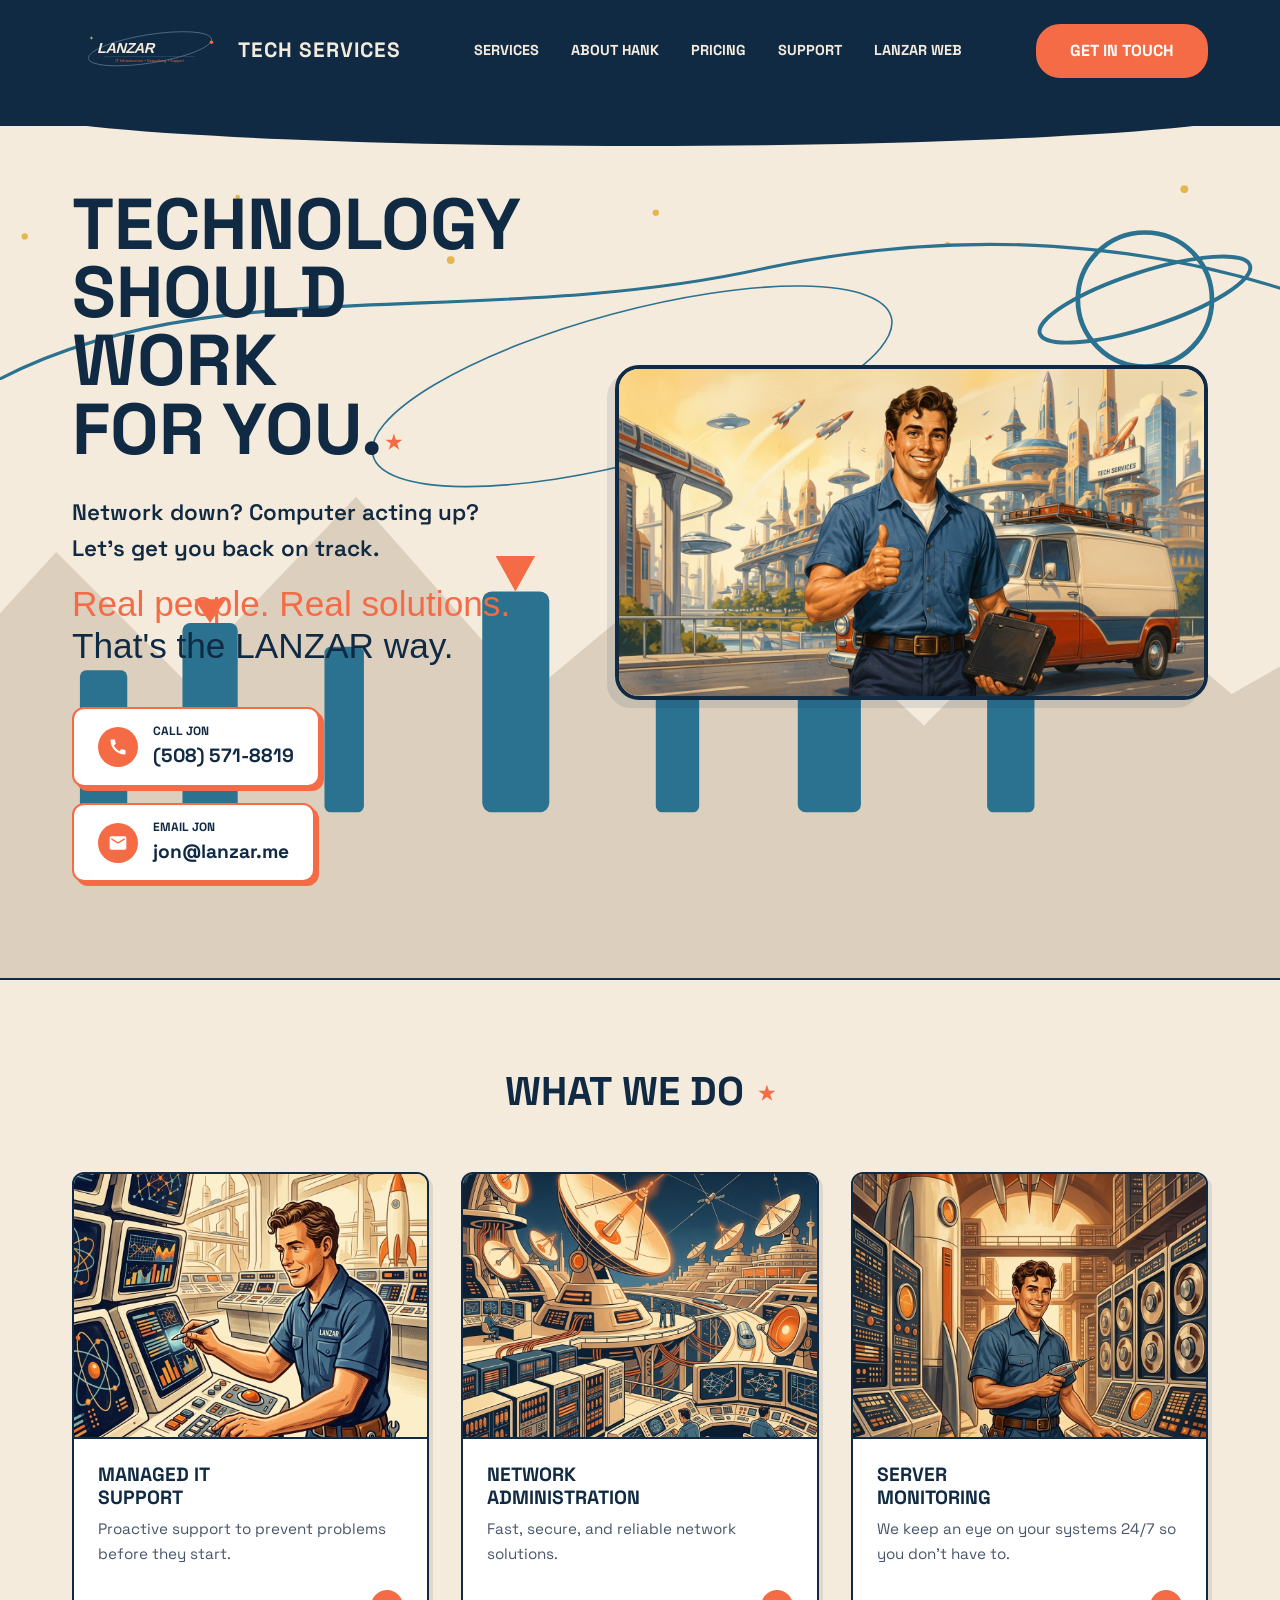
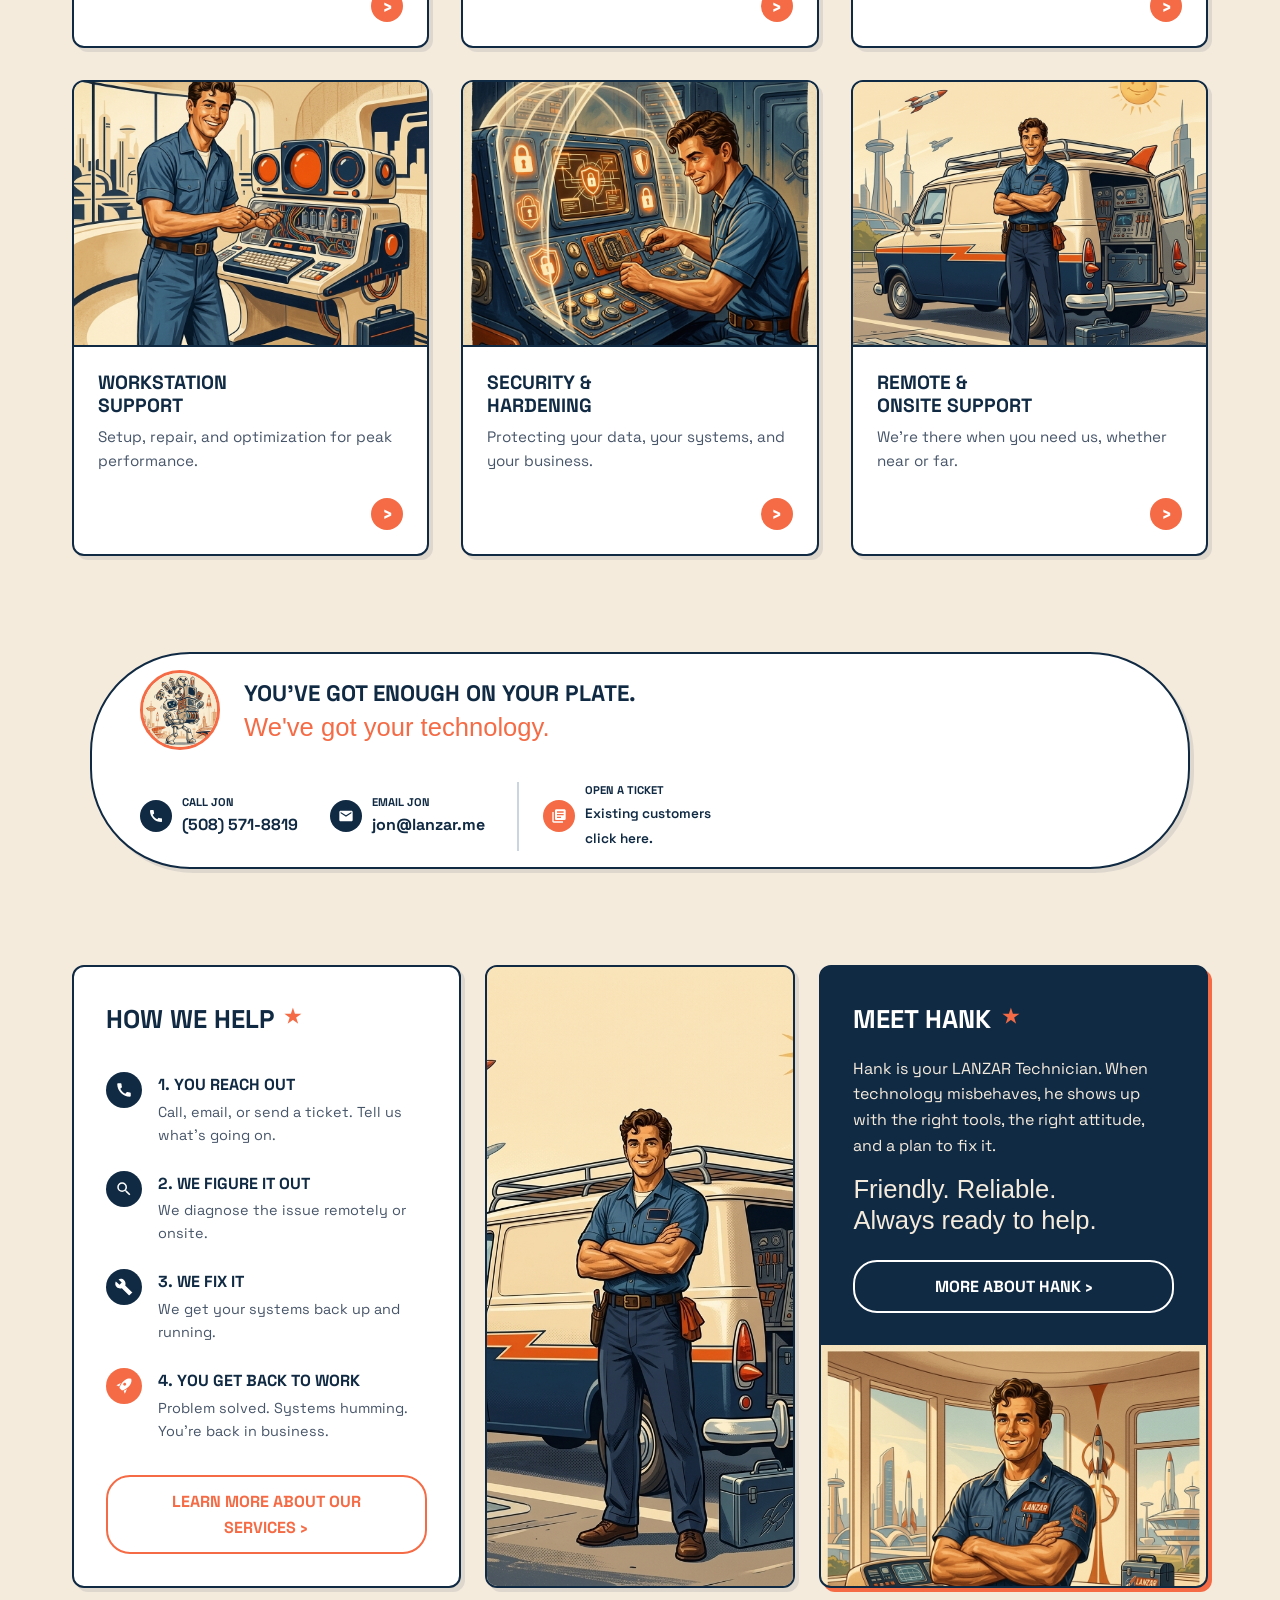
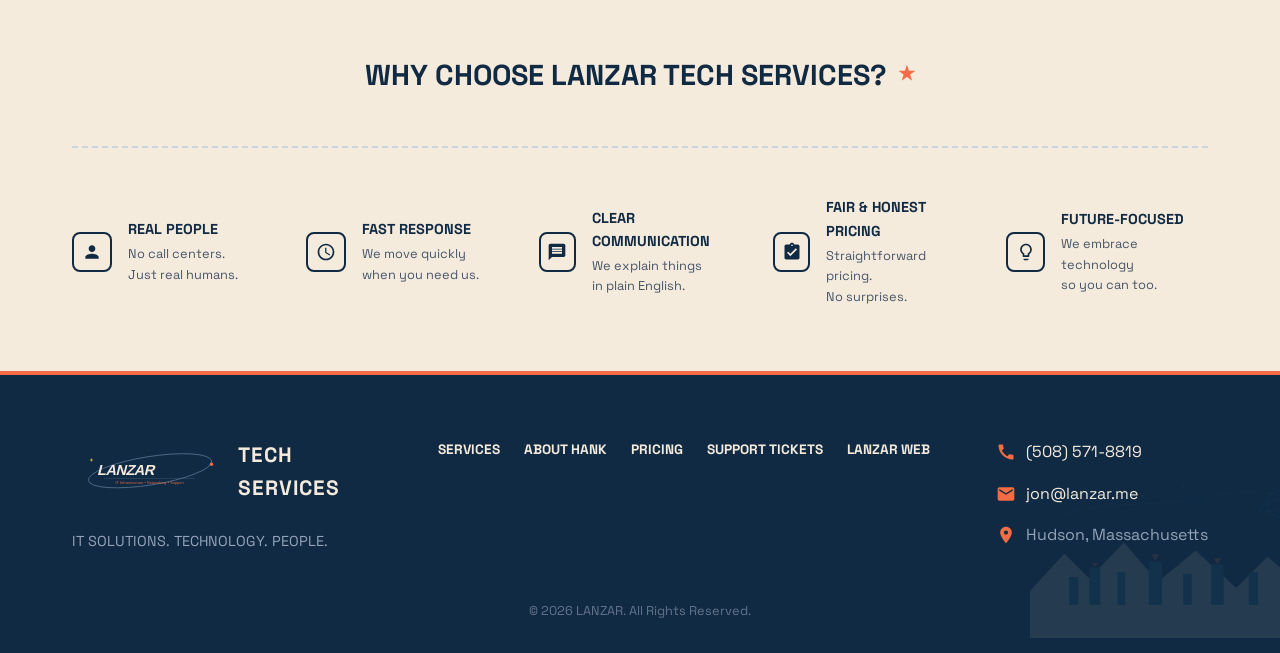
==== index.html @ d2683d8e "Fix SEO issues for LANZAR IT subdomain" ====
<!DOCTYPE html>
<html lang="en">
<head>
  <meta charset="UTF-8">
  <meta name="viewport" content="width=device-width, initial-scale=1.0">
  <title>LANZAR Tech Services | IT Support & Administration</title>
  <meta name="description" content="LANZAR Tech Services. Friendly, competent IT support and network administration.">
  <link rel="canonical" href="https://it.lanzar.me">
  <meta property="og:title" content="LANZAR Tech Services | IT Support & Administration">
  <meta property="og:description" content="LANZAR Tech Services. Friendly, competent IT support and network administration.">
  <meta property="og:url" content="https://it.lanzar.me">
  <meta property="og:type" content="website">
  <meta property="og:image" content="https://it.lanzar.me/images/hero-hank.jpg">
  <meta name="twitter:card" content="summary_large_image">
  <meta name="twitter:title" content="LANZAR Tech Services | IT Support & Administration">
  <meta name="twitter:description" content="LANZAR Tech Services. Friendly, competent IT support and network administration.">
  <meta name="twitter:image" content="https://it.lanzar.me/images/hero-hank.jpg">
  <script type="application/ld+json">
  {
    "@context": "https://schema.org",
    "@type": "LocalBusiness",
    "name": "LANZAR Tech Services",
    "image": "https://it.lanzar.me/images/logo-it-light.svg",
    "url": "https://it.lanzar.me",
    "telephone": "+15085718819",
    "email": "jon@lanzar.me",
    "address": {
      "@type": "PostalAddress",
      "addressLocality": "Hudson",
      "addressRegion": "MA",
      "addressCountry": "US"
    },
    "parentOrganization": {
      "@type": "Organization",
      "name": "LANZAR",
      "url": "https://lanzar.me"
    },
    "areaServed": {
      "@type": "State",
      "name": "Massachusetts"
    },
    "hasOfferCatalog": {
      "@type": "OfferCatalog",
      "name": "IT Services",
      "itemListElement": [
        {
          "@type": "Offer",
          "itemOffered": {
            "@type": "Service",
            "name": "Service Call & Diagnostic"
          },
          "price": "99.00",
          "priceCurrency": "USD"
        },
        {
          "@type": "Offer",
          "itemOffered": {
            "@type": "Service",
            "name": "Small Business Networking"
          },
          "price": "89.00",
          "priceCurrency": "USD",
          "unitText": "HOUR"
        },
        {
          "@type": "Offer",
          "itemOffered": {
            "@type": "Service",
            "name": "Smart Home Setup"
          },
          "price": "75.00",
          "priceCurrency": "USD",
          "unitText": "DEVICE"
        }
      ]
    }
  }
  </script>
  <link rel="stylesheet" href="css/main.css">
  <link rel="icon" type="image/svg+xml" href="images/logo-it-light.svg">
  <link rel="icon" type="image/png" sizes="32x32" href="images/favicon-32x32.png">
</head>
<body>

<header class="site-header">
  <div class="container" style="display:flex; justify-content:space-between; align-items:center; position:relative; z-index:20;">
    <a href="index.html" aria-label="Go to LANZAR IT homepage" style="display:flex; align-items:center; gap: 10px; text-decoration:none;">
      <img src="images/logo-it-light.svg" alt="LANZAR IT logo" style="height:45px;">
      <span style="font-weight:800; letter-spacing:1px; color:var(--color-cream); font-size:1.3rem;">TECH SERVICES</span>
    </a>
    <nav aria-label="Main navigation" style="display:flex; gap:2rem; align-items:center;">
      <a href="index.html">Services</a>
      <a href="#about">About Hank</a>
      <a href="tech-pricing.html">Pricing</a>
      <a href="https://tickets.lanzar.me">Support</a>
      <a href="https://lanzar.me">LANZAR Web</a>
    </nav>
    <a href="tel:+15085718819" class="btn" style="position:relative; z-index:20;">GET IN TOUCH</a>
  </div>
</header>

<main>
  <!-- Hero Section -->
  <section style="background: url('images/background.svg') center/cover no-repeat; padding: 4rem 2rem 6rem; position: relative; border-bottom:2px solid var(--color-navy);">
    <div class="container" style="display:grid; grid-template-columns: 1fr 1.2fr; gap: 3rem; align-items:center;">
      
      <div class="hero-content">
        <h1 style="font-size: 4.5rem; text-transform: uppercase; line-height: 0.95; color: var(--color-navy); margin-bottom: 2rem;">
          Technology<br>Should<br>Work<br>For You.<span class="decor-star">&#9733;</span>
        </h1>
        <p style="font-size: 1.4rem; color: var(--color-navy); font-weight:600; margin-bottom: 1rem;">Network down? Computer acting up?<br>Let's get you back on track.</p>
        <p class="script-text" style="font-size: 2.2rem; margin-bottom: 2.5rem;">Real people. Real solutions.<br><span style="color:var(--color-navy);">That's the LANZAR way.</span></p>
        
        <div style="display:flex; gap:1rem; flex-wrap:wrap;">
          <a href="tel:+15085718819" style="display:flex; align-items:center; gap:15px; background:white; padding:0.8rem 1.5rem; border-radius:12px; border:2px solid var(--color-primary); color:var(--color-navy); text-decoration:none; box-shadow: 4px 4px 0 var(--color-primary); transition:transform 0.2s;">
            <div class="icon-btn-round" style="width:40px; height:40px;">
              <svg width="20" height="20" fill="white" viewBox="0 0 24 24"><path d="M20.01 15.38c-1.23 0-2.42-.2-3.53-.56a.977.977 0 0 0-1.01.24l-1.57 1.97c-2.83-1.35-5.48-3.9-6.89-6.83l1.95-1.66c.27-.28.35-.67.24-1.02-.37-1.11-.56-2.3-.56-3.53 0-.54-.45-.99-.99-.99H4.19C3.65 3 3 3.24 3 3.99 3 13.28 10.73 21 20.01 21c.71 0 .99-.63.99-1.18v-3.45c0-.54-.45-.99-.99-.99z"/></svg>
            </div>
            <div>
              <div style="font-size:0.75rem; font-weight:bold; color:var(--color-navy); text-transform:uppercase;">Call Jon</div>
              <div style="font-size:1.2rem; font-weight:800;">(508) 571-8819</div>
            </div>
          </a>
          
          <a href="mailto:jon@lanzar.me" style="display:flex; align-items:center; gap:15px; background:white; padding:0.8rem 1.5rem; border-radius:12px; border:2px solid var(--color-primary); color:var(--color-navy); text-decoration:none; box-shadow: 4px 4px 0 var(--color-primary); transition:transform 0.2s;">
            <div class="icon-btn-round" style="width:40px; height:40px;">
              <svg width="20" height="20" fill="white" viewBox="0 0 24 24"><path d="M20 4H4c-1.1 0-1.99.9-1.99 2L2 18c0 1.1.9 2 2 2h16c1.1 0 2-.9 2-2V6c0-1.1-.9-2-2-2zm0 4l-8 5-8-5V6l8 5 8-5v2z"/></svg>
            </div>
            <div>
              <div style="font-size:0.75rem; font-weight:bold; color:var(--color-navy); text-transform:uppercase;">Email Jon</div>
              <div style="font-size:1.2rem; font-weight:800;">jon@lanzar.me</div>
            </div>
          </a>
        </div>
      </div>
      
      <div style="text-align:right;">
        <img src="images/hero-hank.jpg" alt="Hank giving a thumbs up" style="width:100%; border-radius:24px; border:4px solid var(--color-navy); box-shadow: -8px 8px 0 rgba(16,42,67,0.1);">
      </div>
    </div>
  </section>

  <!-- What We Do -->
  <section class="section" style="padding:5rem 2rem 2rem;">
    <div class="container">
      <h2 style="text-align:center; color:var(--color-navy); font-size: 2.5rem; margin-bottom: 3rem; text-transform:uppercase;">
        WHAT WE DO <span class="decor-star">&#9733;</span>
      </h2>
      
      <div style="display:grid; grid-template-columns: repeat(auto-fit, minmax(300px, 1fr)); gap:2rem;">
        
        <div class="service-card">
          <img src="images/service-managed-it.jpg" alt="Managed IT Support">
          <div class="service-card-content">
            <h3>Managed IT<br>Support</h3>
            <p>Proactive support to prevent problems before they start.</p>
            <div class="card-action"><a href="tel:+15085718819" class="icon-btn-round">&#8250;</a></div>
          </div>
        </div>
        
        <div class="service-card">
          <img src="images/service-network.jpg" alt="Network Administration">
          <div class="service-card-content">
            <h3>Network<br>Administration</h3>
            <p>Fast, secure, and reliable network solutions.</p>
            <div class="card-action"><a href="tel:+15085718819" class="icon-btn-round">&#8250;</a></div>
          </div>
        </div>
  
        <div class="service-card">
          <img src="images/service-server.jpg" alt="Server Monitoring">
          <div class="service-card-content">
            <h3>Server<br>Monitoring</h3>
            <p>We keep an eye on your systems 24/7 so you don't have to.</p>
            <div class="card-action"><a href="tel:+15085718819" class="icon-btn-round">&#8250;</a></div>
          </div>
        </div>
  
        <div class="service-card">
          <img src="images/service-workstation.jpg" alt="Workstation Support">
          <div class="service-card-content">
            <h3>Workstation<br>Support</h3>
            <p>Setup, repair, and optimization for peak performance.</p>
            <div class="card-action"><a href="tel:+15085718819" class="icon-btn-round">&#8250;</a></div>
          </div>
        </div>
  
        <div class="service-card">
          <img src="images/service-security.jpg" alt="Security and Hardening">
          <div class="service-card-content">
            <h3>Security &<br>Hardening</h3>
            <p>Protecting your data, your systems, and your business.</p>
            <div class="card-action"><a href="tel:+15085718819" class="icon-btn-round">&#8250;</a></div>
          </div>
        </div>
  
        <div class="service-card">
          <img src="images/service-remote.jpg" alt="Remote and Onsite">
          <div class="service-card-content">
            <h3>Remote &<br>Onsite Support</h3>
            <p>We're there when you need us, whether near or far.</p>
            <div class="card-action"><a href="tel:+15085718819" class="icon-btn-round">&#8250;</a></div>
          </div>
        </div>
      </div>
    </div>
  </section>

  <!-- Floating Banner -->
  <div class="container">
    <div class="floating-banner">
      <div style="display:flex; align-items:center; gap:1.5rem;">
        <img src="images/banner-robot.jpg" alt="Helpful Robot" style="width:80px; height:80px; border-radius:50%; border:3px solid var(--color-primary); object-fit:cover;">
        <div>
          <h2 style="font-size:1.4rem; color:var(--color-navy); text-transform:uppercase; margin:0;">You've got enough on your plate.</h2>
          <p class="script-text" style="font-size:1.6rem; margin:0;">We've got your technology.</p>
        </div>
      </div>
      
      <div style="display:flex; gap:2rem; align-items:center;">
        <div style="display:flex; align-items:center; gap:10px;">
           <div class="icon-btn-round" style="background:var(--color-navy);"><svg width="16" height="16" fill="white" viewBox="0 0 24 24"><path d="M20.01 15.38c-1.23 0-2.42-.2-3.53-.56a.977.977 0 0 0-1.01.24l-1.57 1.97c-2.83-1.35-5.48-3.9-6.89-6.83l1.95-1.66c.27-.28.35-.67.24-1.02-.37-1.11-.56-2.3-.56-3.53 0-.54-.45-.99-.99-.99H4.19C3.65 3 3 3.24 3 3.99 3 13.28 10.73 21 20.01 21c.71 0 .99-.63.99-1.18v-3.45c0-.54-.45-.99-.99-.99z"/></svg></div>
           <div>
             <div style="font-size:0.7rem; font-weight:bold; color:var(--color-navy); text-transform:uppercase;">Call Jon</div>
             <a href="tel:+15085718819" style="font-size:1rem; font-weight:800; color:var(--color-navy); text-decoration:none;">(508) 571-8819</a>
           </div>
        </div>
        <div style="display:flex; align-items:center; gap:10px;">
           <div class="icon-btn-round" style="background:var(--color-navy);"><svg width="16" height="16" fill="white" viewBox="0 0 24 24"><path d="M20 4H4c-1.1 0-1.99.9-1.99 2L2 18c0 1.1.9 2 2 2h16c1.1 0 2-.9 2-2V6c0-1.1-.9-2-2-2zm0 4l-8 5-8-5V6l8 5 8-5v2z"/></svg></div>
           <div>
             <div style="font-size:0.7rem; font-weight:bold; color:var(--color-navy); text-transform:uppercase;">Email Jon</div>
             <a href="mailto:jon@lanzar.me" style="font-size:1rem; font-weight:800; color:var(--color-navy); text-decoration:none;">jon@lanzar.me</a>
           </div>
        </div>
        <div style="border-left:2px solid #cbd5e1; padding-left:1.5rem; display:flex; align-items:center; gap:10px;">
           <div class="icon-btn-round"><svg width="16" height="16" fill="white" viewBox="0 0 24 24"><path d="M4 6H2v14c0 1.1.9 2 2 2h14v-2H4V6zm16-4H8c-1.1 0-2 .9-2 2v12c0 1.1.9 2 2 2h12c1.1 0 2-.9 2-2V4c0-1.1-.9-2-2-2zm-1 9H9V9h10v2zm-4 4H9v-2h6v2zm4-8H9V5h10v2z"/></svg></div>
           <div>
             <div style="font-size:0.7rem; font-weight:bold; color:var(--color-navy); text-transform:uppercase;">Open a Ticket</div>
             <a href="https://tickets.lanzar.me" style="font-size:0.85rem; font-weight:600; color:var(--color-navy); text-decoration:none;">Existing customers<br>click here.</a>
           </div>
        </div>
      </div>
    </div>
  </div>

  <!-- How We Help & Meet Hank -->
  <section id="about" style="padding:2rem 2rem 4rem;">
    <div class="container three-col-grid">
      
      <!-- Left side: How we help -->
      <div style="background:white; border:2px solid var(--color-navy); border-radius:12px; padding:2rem; box-shadow: 4px 4px 0px rgba(16,42,67,0.1);">
        <h2 style="font-size:1.6rem; color:var(--color-navy); text-transform:uppercase; margin-bottom:2rem;">How We Help <span class="decor-star">&#9733;</span></h2>
        
        <div class="feature-icon-list">
          <div class="feature-item">
            <div class="feature-icon"><svg width="18" height="18" fill="white" viewBox="0 0 24 24"><path d="M20.01 15.38c-1.23 0-2.42-.2-3.53-.56a.977.977 0 0 0-1.01.24l-1.57 1.97c-2.83-1.35-5.48-3.9-6.89-6.83l1.95-1.66c.27-.28.35-.67.24-1.02-.37-1.11-.56-2.3-.56-3.53 0-.54-.45-.99-.99-.99H4.19C3.65 3 3 3.24 3 3.99 3 13.28 10.73 21 20.01 21c.71 0 .99-.63.99-1.18v-3.45c0-.54-.45-.99-.99-.99z"/></svg></div>
            <div>
              <h4>1. You Reach Out</h4>
              <p>Call, email, or send a ticket. Tell us what's going on.</p>
            </div>
          </div>
          <div class="feature-item">
            <div class="feature-icon"><svg width="18" height="18" fill="white" viewBox="0 0 24 24"><path d="M15.5 14h-.79l-.28-.27A6.471 6.471 0 0 0 16 9.5 6.5 6.5 0 1 0 9.5 16c1.61 0 3.09-.59 4.23-1.57l.27.28v.79l5 4.99L20.49 19l-4.99-5zm-6 0C7.01 14 5 11.99 5 9.5S7.01 5 9.5 5 14 7.01 14 9.5 11.99 14 9.5 14z"/></svg></div>
            <div>
              <h4>2. We Figure It Out</h4>
              <p>We diagnose the issue remotely or onsite.</p>
            </div>
          </div>
          <div class="feature-item">
            <div class="feature-icon"><svg width="18" height="18" fill="white" viewBox="0 0 24 24"><path d="M22.7 19l-9.1-9.1c.9-2.3.4-5-1.5-6.9-2-2-5-2.4-7.4-1.1L9 6 6 9 1.1 4.7c-1.3 2.4-.9 5.4 1.1 7.4 1.9 1.9 4.6 2.4 6.9 1.5l9.1 9.1c.4.4 1 .4 1.4 0l3.1-3.1c.4-.4.4-1 0-1.4z"/></svg></div>
            <div>
              <h4>3. We Fix It</h4>
              <p>We get your systems back up and running.</p>
            </div>
          </div>
          <div class="feature-item">
            <div class="feature-icon" style="background:var(--color-primary);"><svg width="18" height="18" fill="white" viewBox="0 0 24 24"><path d="M13.13 22.19L11.5 18.36C13.07 17.78 14.54 17 15.9 16.09L13.13 22.19zM5.64 12.5L1.81 10.87L7.91 8.1C7 9.46 6.22 10.93 5.64 12.5zM21.61 2.39C21.61 2.39 16.66 .269 11 5.93C8.81 8.12 7.5 10.53 6.65 12.64C6.37 13.34 6.14 14.01 5.94 14.65L9.35 18.06C9.99 17.86 10.66 17.63 11.36 17.35C13.47 16.5 15.88 15.19 18.07 13C23.73 7.34 21.61 2.39 21.61 2.39zM14.33 11.08C13.55 11.86 12.28 11.86 11.5 11.08C10.72 10.3 10.72 9.03 11.5 8.25C12.28 7.47 13.55 7.47 14.33 8.25C15.11 9.03 15.11 10.3 14.33 11.08z"/></svg></div>
            <div>
              <h4>4. You Get Back To Work</h4>
              <p>Problem solved. Systems humming. You're back in business.</p>
            </div>
          </div>
        </div>
        
        <a href="tech-pricing.html" class="btn btn-outline" style="margin-top:2rem; width:100%; text-align:center;">LEARN MORE ABOUT OUR SERVICES &#8250;</a>
      </div>

      <!-- Middle Image (Van) -->
      <div style="border-radius:12px; overflow:hidden; border:2px solid var(--color-navy); box-shadow: 4px 4px 0px rgba(16,42,67,0.1);">
        <img src="images/service-remote.jpg" alt="LANZAR Service Van" style="width:100%; height:100%; object-fit:cover;">
      </div>

      <!-- Right side: Meet Hank -->
      <div style="background:var(--color-navy); border:2px solid var(--color-navy); border-radius:12px; display:flex; flex-direction:column; overflow:hidden; box-shadow: 4px 4px 0px var(--color-primary);">
        <div style="padding:2rem;">
          <h2 style="font-size:1.6rem; color:white; text-transform:uppercase; margin-bottom:1rem; margin-top:0;">Meet Hank <span class="decor-star">&#9733;</span></h2>
          <p style="color:var(--color-cream); font-size:1rem; line-height:1.6; margin-bottom:1rem;">Hank is your LANZAR Technician. When technology misbehaves, he shows up with the right tools, the right attitude, and a plan to fix it.</p>
          <p class="script-text" style="font-size:1.6rem; color:var(--color-cream); margin-bottom:1.5rem;">Friendly. Reliable.<br>Always ready to help.</p>
          <a href="tel:+15085718819" class="btn btn-outline-white" style="width:100%; text-align:center;">MORE ABOUT HANK &#8250;</a>
        </div>
        <div style="flex-grow:1; position:relative;">
           <img src="images/hank-portrait.jpg" alt="Hank Portrait" style="position:absolute; bottom:0; right:0; width:100%; height:100%; object-fit:cover; object-position: top center;">
        </div>
      </div>

    </div>
  </section>

  <!-- Why Choose LANZAR -->
  <section class="container" style="padding-bottom: 4rem;">
    <h2 style="text-align:center; color:var(--color-navy); font-size: 1.8rem; text-transform:uppercase;">WHY CHOOSE LANZAR TECH SERVICES? <span class="decor-star">&#9733;</span></h2>
    <div class="why-choose-grid">
      <div class="why-item">
        <div class="why-item-icon"><svg width="20" height="20" fill="var(--color-navy)" viewBox="0 0 24 24"><path d="M12 12c2.21 0 4-1.79 4-4s-1.79-4-4-4-4 1.79-4 4 1.79 4 4 4zm0 2c-2.67 0-8 1.34-8 4v2h16v-2c0-2.66-5.33-4-8-4z"/></svg></div>
        <div><h4 style="font-size:0.9rem; margin-bottom:0.2rem;">REAL PEOPLE</h4><p style="font-size:0.8rem; color:#475569; margin:0;">No call centers.<br>Just real humans.</p></div>
      </div>
      <div class="why-item">
        <div class="why-item-icon"><svg width="20" height="20" fill="var(--color-navy)" viewBox="0 0 24 24"><path d="M11.99 2C6.47 2 2 6.48 2 12s4.47 10 9.99 10C17.52 22 22 17.52 22 12S17.52 2 11.99 2zM12 20c-4.42 0-8-3.58-8-8s3.58-8 8-8 8 3.58 8 8-3.58 8-8 8zm.5-13H11v6l5.25 3.15.75-1.23-4.5-2.67z"/></svg></div>
        <div><h4 style="font-size:0.9rem; margin-bottom:0.2rem;">FAST RESPONSE</h4><p style="font-size:0.8rem; color:#475569; margin:0;">We move quickly<br>when you need us.</p></div>
      </div>
      <div class="why-item">
        <div class="why-item-icon"><svg width="20" height="20" fill="var(--color-navy)" viewBox="0 0 24 24"><path d="M20 2H4c-1.1 0-1.99.9-1.99 2L2 22l4-4h14c1.1 0 2-.9 2-2V4c0-1.1-.9-2-2-2zm-2 12H6v-2h12v2zm0-3H6V9h12v2zm0-3H6V6h12v2z"/></svg></div>
        <div><h4 style="font-size:0.9rem; margin-bottom:0.2rem;">CLEAR COMMUNICATION</h4><p style="font-size:0.8rem; color:#475569; margin:0;">We explain things<br>in plain English.</p></div>
      </div>
      <div class="why-item">
        <div class="why-item-icon"><svg width="20" height="20" fill="var(--color-navy)" viewBox="0 0 24 24"><path d="M19 3h-4.18C14.4 1.84 13.3 1 12 1c-1.3 0-2.4.84-2.82 2H5c-1.1 0-2 .9-2 2v14c0 1.1.9 2 2 2h14c1.1 0 2-.9 2-2V5c0-1.1-.9-2-2-2zm-7 0c.55 0 1 .45 1 1s-.45 1-1 1-1-.45-1-1 .45-1 1-1zm-2 14l-4-4 1.41-1.41L10 14.17l6.59-6.59L18 9l-8 8z"/></svg></div>
        <div><h4 style="font-size:0.9rem; margin-bottom:0.2rem;">FAIR & HONEST PRICING</h4><p style="font-size:0.8rem; color:#475569; margin:0;">Straightforward pricing.<br>No surprises.</p></div>
      </div>
      <div class="why-item">
        <div class="why-item-icon"><svg width="20" height="20" fill="var(--color-navy)" viewBox="0 0 24 24"><path d="M9 21c0 .55.45 1 1 1h4c.55 0 1-.45 1-1v-1H9v1zm3-19C8.14 2 5 5.14 5 9c0 2.38 1.19 4.47 3 5.74V17c0 .55.45 1 1 1h6c.55 0 1-.45 1-1v-2.26c1.81-1.27 3-3.36 3-5.74 0-3.86-3.14-7-7-7zm2.85 11.1l-.85.6V16h-4v-2.3l-.85-.6A4.997 4.997 0 0 1 7 9c0-2.76 2.24-5 5-5s5 2.24 5 5c0 1.63-.8 3.16-2.15 4.1z"/></svg></div>
        <div><h4 style="font-size:0.9rem; margin-bottom:0.2rem;">FUTURE-FOCUSED</h4><p style="font-size:0.8rem; color:#475569; margin:0;">We embrace technology<br>so you can too.</p></div>
      </div>
    </div>
  </section>

</main>

<footer class="site-footer" style="background:var(--color-navy); color:white; padding:4rem 2rem 2rem; border-top:4px solid var(--color-primary); position:relative; overflow:hidden;">
  <div style="position:absolute; right:-50px; bottom:-50px; opacity:0.1; width:300px; height:300px; background:url('images/background.svg') center/contain no-repeat; z-index:1;"></div>
  
  <div class="container" style="max-width:1200px; margin:0 auto; display:flex; justify-content:space-between; align-items:flex-start; flex-wrap:wrap; gap:2rem; position:relative; z-index:2;">
    
    <div style="max-width:300px;">
      <a href="index.html" aria-label="Go to LANZAR IT homepage" style="display:flex; align-items:center; gap: 10px; margin-bottom:1.5rem; text-decoration:none;">
        <img src="images/logo-it-light.svg" alt="LANZAR IT logo" style="height:45px;">
        <span style="font-weight:800; letter-spacing:1px; color:var(--color-cream); font-size:1.3rem;">TECH SERVICES</span>
      </a>
      <p style="color:#94a3b8; font-size:0.9rem;">IT SOLUTIONS. TECHNOLOGY. PEOPLE.</p>
    </div>
    
    <div style="display:flex; gap:1.5rem; text-transform:uppercase; font-size:0.85rem; font-weight:700; align-items:center;">
      <a href="index.html" style="color:var(--color-cream); text-decoration:none;">Services</a>
      <a href="#about" style="color:var(--color-cream); text-decoration:none;">About Hank</a>
      <a href="tech-pricing.html" style="color:var(--color-cream); text-decoration:none;">Pricing</a>
      <a href="https://tickets.lanzar.me" style="color:var(--color-cream); text-decoration:none;">Support Tickets</a>
      <a href="https://lanzar.me" style="color:var(--color-cream); text-decoration:none;">LANZAR Web</a>
    </div>

    <div style="display:flex; flex-direction:column; gap:1rem;">
      <a href="tel:+15085718819" style="color:var(--color-cream); display:flex; align-items:center; gap:10px; text-decoration:none;">
        <svg width="20" height="20" fill="var(--color-primary)" viewBox="0 0 24 24"><path d="M20.01 15.38c-1.23 0-2.42-.2-3.53-.56a.977.977 0 0 0-1.01.24l-1.57 1.97c-2.83-1.35-5.48-3.9-6.89-6.83l1.95-1.66c.27-.28.35-.67.24-1.02-.37-1.11-.56-2.3-.56-3.53 0-.54-.45-.99-.99-.99H4.19C3.65 3 3 3.24 3 3.99 3 13.28 10.73 21 20.01 21c.71 0 .99-.63.99-1.18v-3.45c0-.54-.45-.99-.99-.99z"/></svg>
        (508) 571-8819
      </a>
      <a href="mailto:jon@lanzar.me" style="color:var(--color-cream); display:flex; align-items:center; gap:10px; text-decoration:none;">
        <svg width="20" height="20" fill="var(--color-primary)" viewBox="0 0 24 24"><path d="M20 4H4c-1.1 0-1.99.9-1.99 2L2 18c0 1.1.9 2 2 2h16c1.1 0 2-.9 2-2V6c0-1.1-.9-2-2-2zm0 4l-8 5-8-5V6l8 5 8-5v2z"/></svg>
        jon@lanzar.me
      </a>
      <div style="color:#94a3b8; display:flex; align-items:center; gap:10px;">
        <svg width="20" height="20" fill="var(--color-primary)" viewBox="0 0 24 24"><path d="M12 2C8.13 2 5 5.13 5 9c0 5.25 7 13 7 13s7-7.75 7-13c0-3.87-3.13-7-7-7zm0 9.5c-1.38 0-2.5-1.12-2.5-2.5s1.12-2.5 2.5-2.5 2.5 1.12 2.5 2.5-1.12 2.5-2.5 2.5z"/></svg>
        Hudson, Massachusetts
      </div>
    </div>

  </div>
  <div style="text-align:center; margin-top:3rem; font-size:0.8rem; color:#64748b; position:relative; z-index:2;">
    &copy; 2026 LANZAR. All Rights Reserved.
  </div>
</footer>

</body>
</html>
---- css/main.css ----
﻿@import url('https://fonts.googleapis.com/css2?family=Space+Grotesk:wght@300;400;500;600;700&display=swap');

:root {
    --color-navy: #102A43;
    --color-cream: #F5EBDD;
    --color-primary: #F46B45;
    --color-accent: #E2B84D;
    --font-heading: 'Space Grotesk', sans-serif;
    --font-body: 'Space Grotesk', sans-serif;
}

* {
    box-sizing: border-box;
    margin: 0;
    padding: 0;
}

body {
    font-family: var(--font-body);
    background-color: var(--color-cream);
    color: var(--color-navy);
    line-height: 1.6;
    overflow-x: hidden;
}

.container {
    max-width: 1200px;
    margin: 0 auto;
    padding: 0 2rem;
}

/* Header */
.site-header {
    background: var(--color-navy);
    color: white;
    padding: 1.5rem 0 3rem 0; /* Extra padding for the curve */
    position: relative;
}
.site-header::after {
    content: '';
    position: absolute;
    bottom: -20px;
    left: 0;
    width: 100%;
    height: 40px;
    background: var(--color-navy);
    border-radius: 0 0 50% 50% / 0 0 100% 100%;
    z-index: 10;
}

nav a {
    color: var(--color-cream);
    text-decoration: none;
    font-weight: 700;
    text-transform: uppercase;
    font-size: 0.9rem;
    transition: color 0.2s;
}
nav a:hover {
    color: var(--color-primary);
}

.btn {
    display: inline-block;
    background-color: var(--color-primary);
    color: white;
    padding: 0.75rem 2rem;
    border-radius: 24px;
    text-decoration: none;
    font-weight: 700;
    text-transform: uppercase;
    text-align: center;
    transition: all 0.2s;
    border: 2px solid var(--color-primary);
}
.btn:hover {
    background-color: #d15532;
    border-color: #d15532;
    transform: translateY(-2px);
}
.btn-outline {
    background-color: transparent;
    color: var(--color-primary);
}
.btn-outline:hover {
    background-color: var(--color-primary);
    color: white;
}
.btn-outline-white {
    background-color: transparent;
    border: 2px solid white;
    color: white;
}
.btn-outline-white:hover {
    background-color: white;
    color: var(--color-navy);
}

.decor-star {
    color: var(--color-primary);
    font-size: 1.2rem;
    display: inline-block;
    transform: translateY(-5px);
    margin-left: 0.2rem;
}

/* Service Cards */
.service-card {
    background: white;
    border: 2px solid var(--color-navy);
    border-radius: 12px;
    overflow: hidden;
    box-shadow: 4px 4px 0px rgba(16, 42, 67, 0.1);
    display: flex;
    flex-direction: column;
    transition: transform 0.2s;
}
.service-card:hover {
    transform: translateY(-4px);
    box-shadow: 6px 6px 0px rgba(244, 107, 69, 0.3);
}
.service-card img {
    width: 100%;
    aspect-ratio: 4/3;
    object-fit: cover;
    border-bottom: 2px solid var(--color-navy);
}
.service-card-content {
    padding: 1.5rem;
    flex-grow: 1;
    display: flex;
    flex-direction: column;
}
.service-card h3 {
    color: var(--color-navy);
    text-transform: uppercase;
    font-size: 1.2rem;
    margin-bottom: 0.5rem;
    line-height: 1.2;
}
.service-card p {
    color: #475569;
    font-size: 0.95rem;
    margin-bottom: 1.5rem;
    flex-grow: 1;
}
.service-card .card-action {
    display: flex;
    justify-content: flex-end;
}
.icon-btn-round {
    background: var(--color-primary);
    color: white;
    width: 32px;
    height: 32px;
    border-radius: 50%;
    display: flex;
    align-items: center;
    justify-content: center;
    font-size: 1.2rem;
    font-weight: bold;
    text-decoration: none;
}

/* Floating Banner */
.floating-banner {
    background: white;
    border: 2px solid var(--color-navy);
    border-radius: 100px;
    padding: 1rem 3rem;
    box-shadow: 4px 4px 0px rgba(16, 42, 67, 0.1);
    display: flex;
    justify-content: space-between;
    align-items: center;
    flex-wrap: wrap;
    gap: 2rem;
    position: relative;
    z-index: 5;
    max-width: 1100px;
    margin: 4rem auto;
}

/* Icon features */
.feature-icon-list {
    display: flex;
    flex-direction: column;
    gap: 1.5rem;
}
.feature-item {
    display: flex;
    align-items: flex-start;
    gap: 1rem;
}
.feature-icon {
    background: var(--color-navy);
    color: white;
    width: 36px;
    height: 36px;
    border-radius: 50%;
    display: flex;
    align-items: center;
    justify-content: center;
    flex-shrink: 0;
}
.feature-item h4 {
    font-size: 1rem;
    text-transform: uppercase;
    color: var(--color-navy);
    margin-bottom: 0.2rem;
}
.feature-item p {
    font-size: 0.9rem;
    color: #475569;
    margin: 0;
}

/* Three column layout for Help/Van/Hank */
.three-col-grid {
    display: grid;
    grid-template-columns: 1fr 0.8fr 1fr;
    gap: 1.5rem;
}

/* Why Choose Icons */
.why-choose-grid {
    display: grid;
    grid-template-columns: repeat(auto-fit, minmax(200px, 1fr));
    gap: 2rem;
    margin-top: 3rem;
    padding-top: 3rem;
    border-top: 2px dashed #cbd5e1;
}
.why-item {
    display: flex;
    align-items: center;
    gap: 1rem;
}
.why-item-icon {
    width: 40px;
    height: 40px;
    border: 2px solid var(--color-navy);
    border-radius: 8px;
    display: flex;
    align-items: center;
    justify-content: center;
}

.script-text {
    font-family: 'Brush Script MT', cursive, sans-serif;
    color: var(--color-primary);
    line-height: 1.2;
}
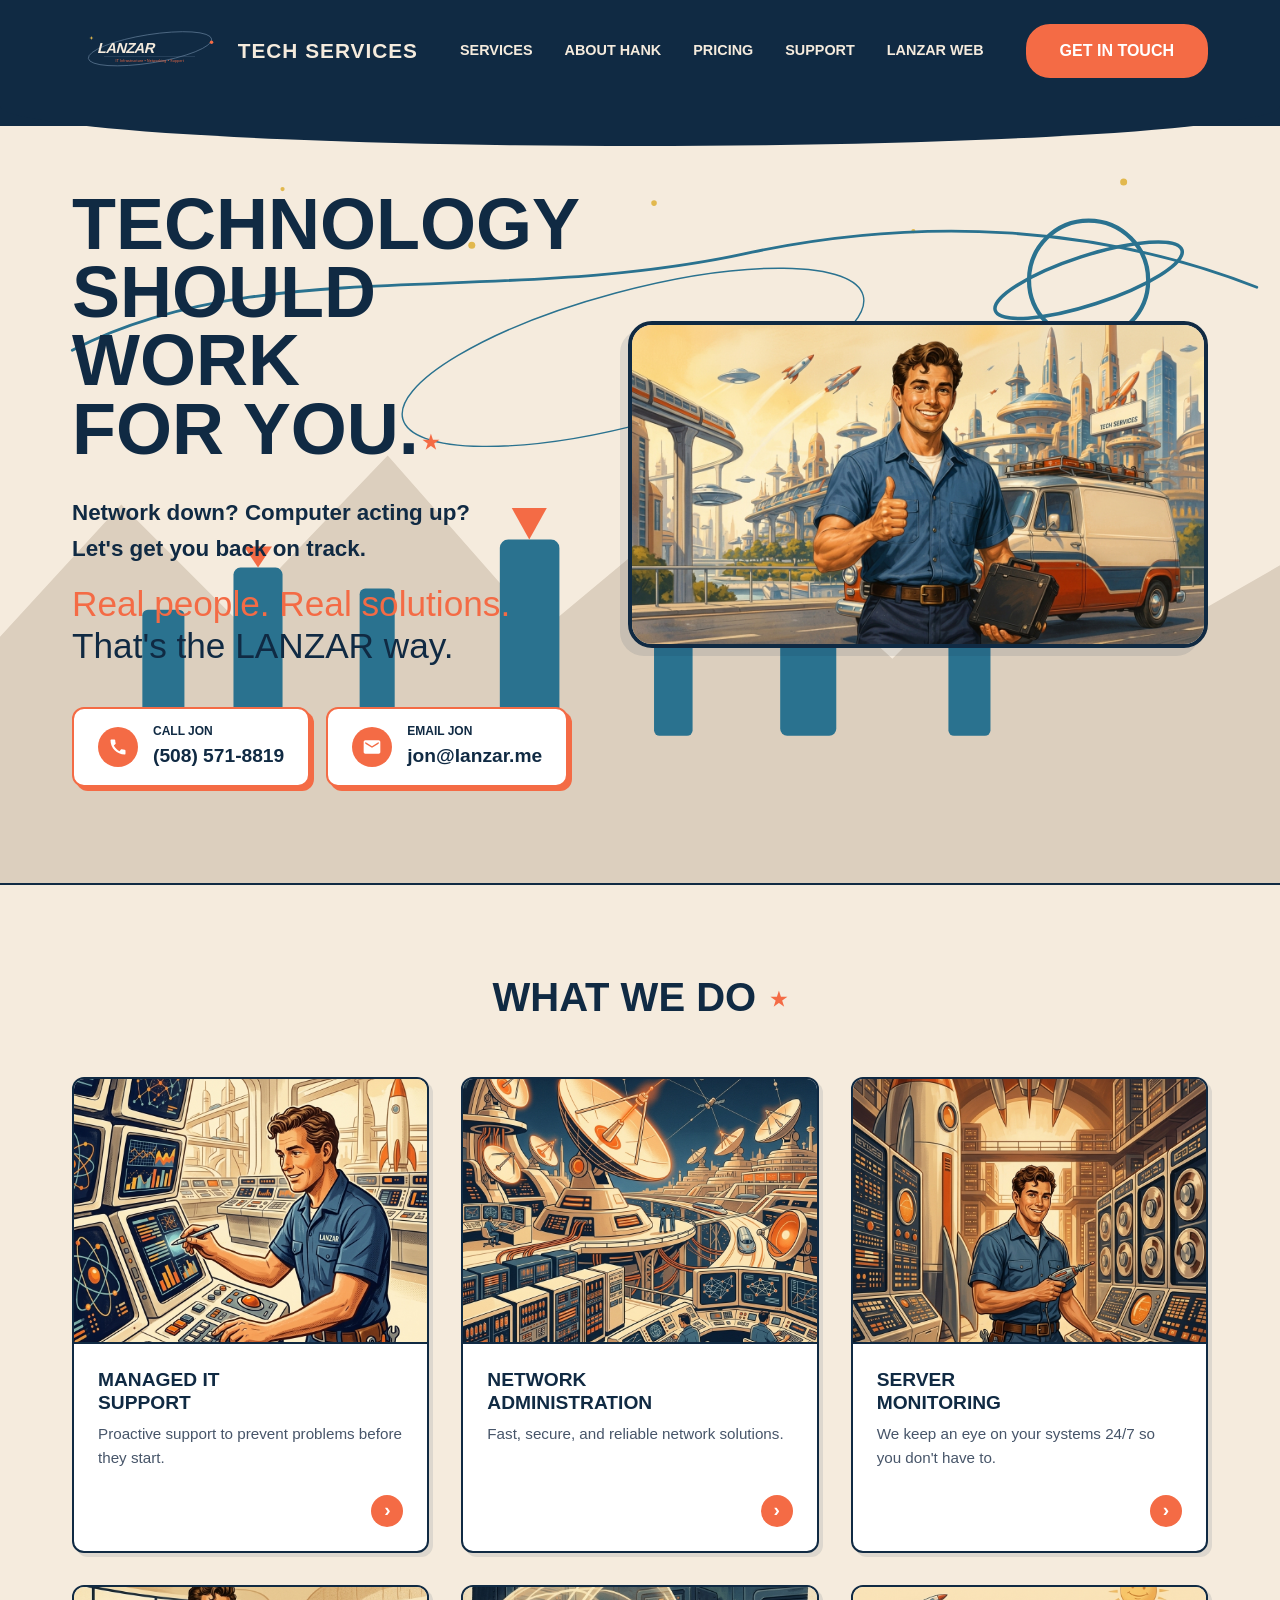
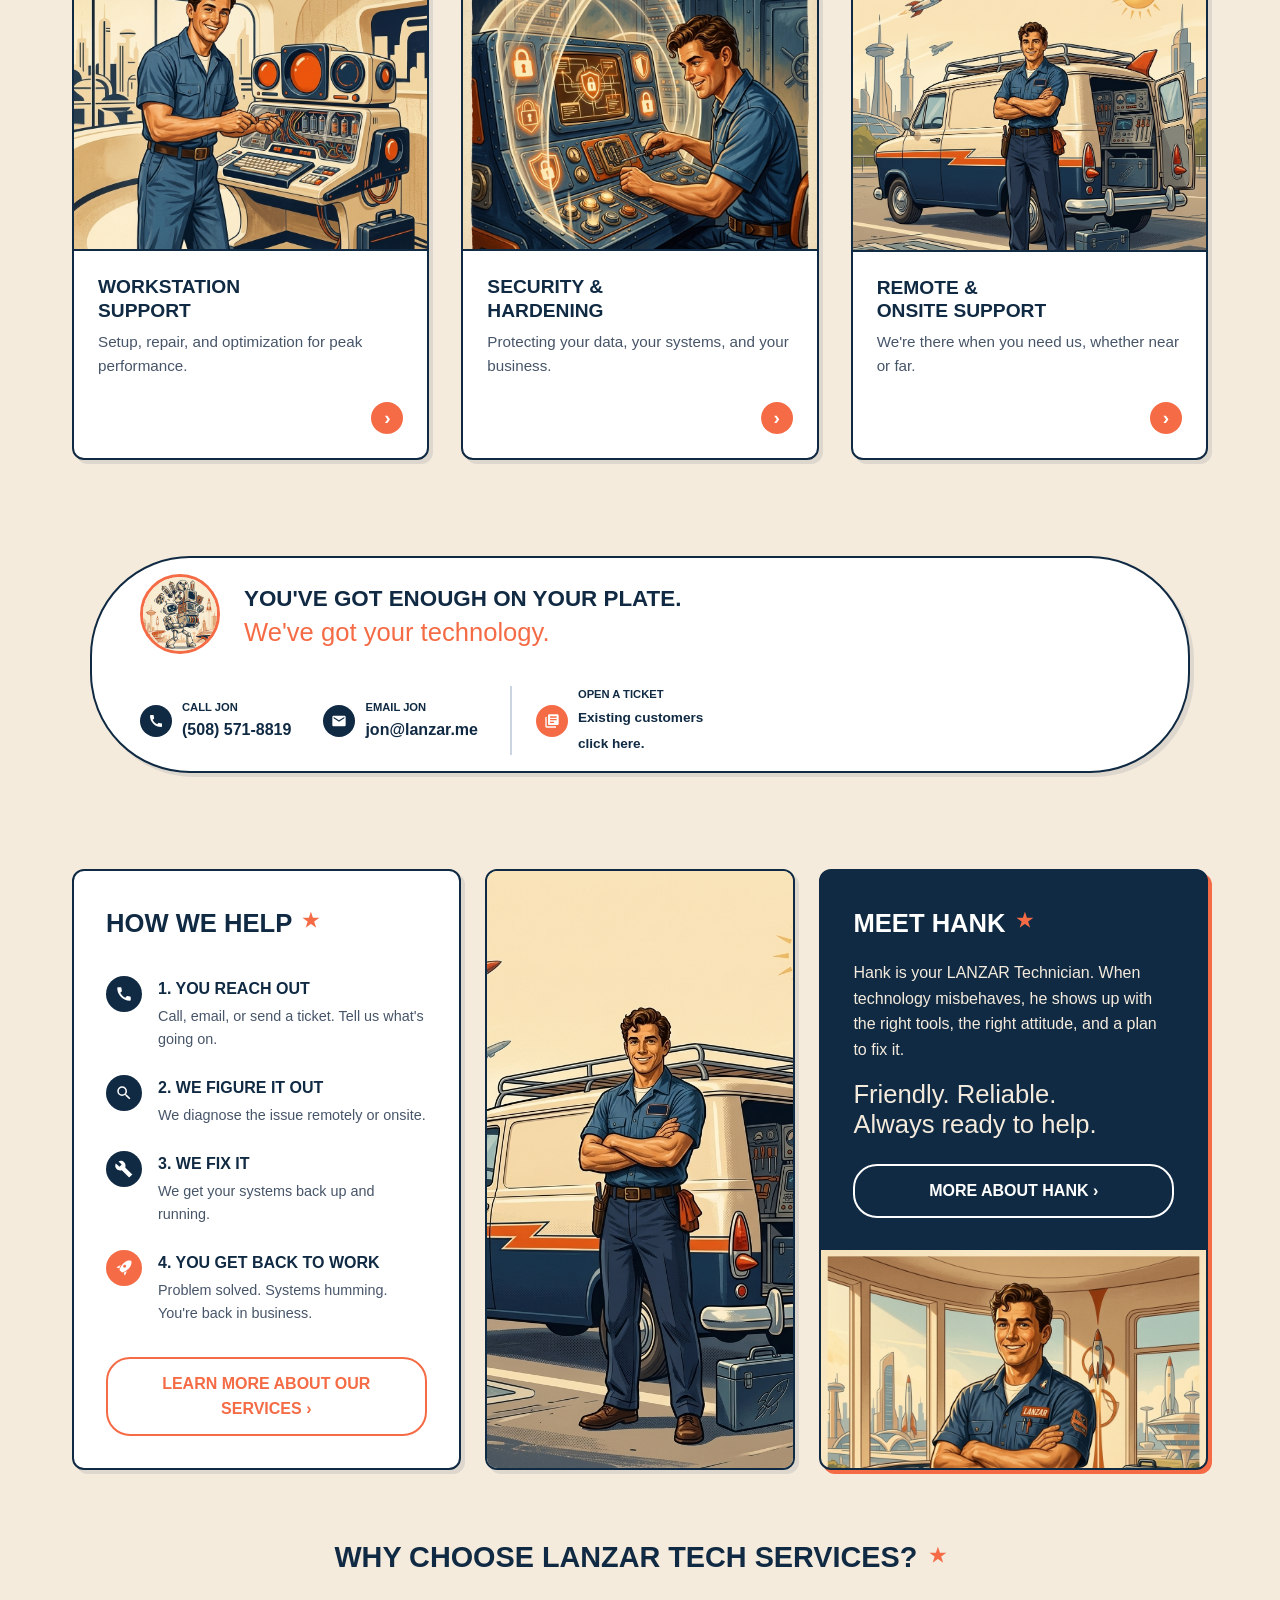
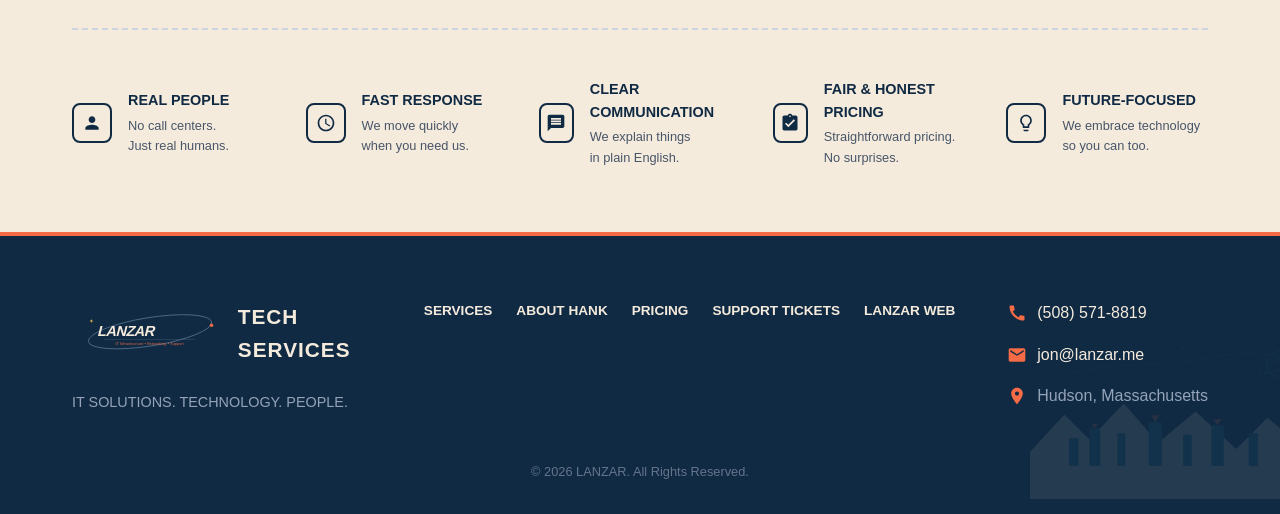
==== commit 7da175f1: "fix(perf): Phase 3 - move font import to html, add lazy loading, add focus styles" ====
--- a/index.html
+++ b/index.html
@@ -76,6 +76,9 @@
     }
   }
   </script>
+  <link rel="preconnect" href="https://fonts.googleapis.com">
+  <link rel="preconnect" href="https://fonts.gstatic.com" crossorigin>
+  <link href="https://fonts.googleapis.com/css2?family=Inter:wght@400;600;700&display=swap" rel="stylesheet">
   <link rel="stylesheet" href="css/main.css">
   <link rel="icon" type="image/svg+xml" href="images/logo-it-light.svg">
   <link rel="icon" type="image/png" sizes="32x32" href="images/favicon-32x32.png">
@@ -135,7 +138,7 @@
       </div>
       
       <div style="text-align:right;">
-        <img src="images/hero-hank.jpg" alt="Hank giving a thumbs up" style="width:100%; border-radius:24px; border:4px solid var(--color-navy); box-shadow: -8px 8px 0 rgba(16,42,67,0.1);">
+        <img src="images/hero-hank.jpg" alt="Hank giving a thumbs up" style="width:100%; border-radius:24px; border:4px solid var(--color-navy); box-shadow: -8px 8px 0 rgba(16,42,67,0.1);" loading="lazy">
       </div>
     </div>
   </section>
@@ -150,7 +153,7 @@
       <div style="display:grid; grid-template-columns: repeat(auto-fit, minmax(300px, 1fr)); gap:2rem;">
         
         <div class="service-card">
-          <img src="images/service-managed-it.jpg" alt="Managed IT Support">
+          <img src="images/service-managed-it.jpg" alt="Managed IT Support" loading="lazy">
           <div class="service-card-content">
             <h3>Managed IT<br>Support</h3>
             <p>Proactive support to prevent problems before they start.</p>
@@ -159,7 +162,7 @@
         </div>
         
         <div class="service-card">
-          <img src="images/service-network.jpg" alt="Network Administration">
+          <img src="images/service-network.jpg" alt="Network Administration" loading="lazy">
           <div class="service-card-content">
             <h3>Network<br>Administration</h3>
             <p>Fast, secure, and reliable network solutions.</p>
@@ -168,7 +171,7 @@
         </div>
   
         <div class="service-card">
-          <img src="images/service-server.jpg" alt="Server Monitoring">
+          <img src="images/service-server.jpg" alt="Server Monitoring" loading="lazy">
           <div class="service-card-content">
             <h3>Server<br>Monitoring</h3>
             <p>We keep an eye on your systems 24/7 so you don't have to.</p>
@@ -177,7 +180,7 @@
         </div>
   
         <div class="service-card">
-          <img src="images/service-workstation.jpg" alt="Workstation Support">
+          <img src="images/service-workstation.jpg" alt="Workstation Support" loading="lazy">
           <div class="service-card-content">
             <h3>Workstation<br>Support</h3>
             <p>Setup, repair, and optimization for peak performance.</p>
@@ -186,7 +189,7 @@
         </div>
   
         <div class="service-card">
-          <img src="images/service-security.jpg" alt="Security and Hardening">
+          <img src="images/service-security.jpg" alt="Security and Hardening" loading="lazy">
           <div class="service-card-content">
             <h3>Security &<br>Hardening</h3>
             <p>Protecting your data, your systems, and your business.</p>
@@ -195,7 +198,7 @@
         </div>
   
         <div class="service-card">
-          <img src="images/service-remote.jpg" alt="Remote and Onsite">
+          <img src="images/service-remote.jpg" alt="Remote and Onsite" loading="lazy">
           <div class="service-card-content">
             <h3>Remote &<br>Onsite Support</h3>
             <p>We're there when you need us, whether near or far.</p>
@@ -210,7 +213,7 @@
   <div class="container">
     <div class="floating-banner">
       <div style="display:flex; align-items:center; gap:1.5rem;">
-        <img src="images/banner-robot.jpg" alt="Helpful Robot" style="width:80px; height:80px; border-radius:50%; border:3px solid var(--color-primary); object-fit:cover;">
+        <img src="images/banner-robot.jpg" alt="Helpful Robot" style="width:80px; height:80px; border-radius:50%; border:3px solid var(--color-primary); object-fit:cover;" loading="lazy">
         <div>
           <h2 style="font-size:1.4rem; color:var(--color-navy); text-transform:uppercase; margin:0;">You've got enough on your plate.</h2>
           <p class="script-text" style="font-size:1.6rem; margin:0;">We've got your technology.</p>
@@ -287,7 +290,7 @@
 
       <!-- Middle Image (Van) -->
       <div style="border-radius:12px; overflow:hidden; border:2px solid var(--color-navy); box-shadow: 4px 4px 0px rgba(16,42,67,0.1);">
-        <img src="images/service-remote.jpg" alt="LANZAR Service Van" style="width:100%; height:100%; object-fit:cover;">
+        <img src="images/service-remote.jpg" alt="LANZAR Service Van" style="width:100%; height:100%; object-fit:cover;" loading="lazy">
       </div>
 
       <!-- Right side: Meet Hank -->
@@ -299,7 +302,7 @@
           <a href="tel:+15085718819" class="btn btn-outline-white" style="width:100%; text-align:center;">MORE ABOUT HANK &#8250;</a>
         </div>
         <div style="flex-grow:1; position:relative;">
-           <img src="images/hank-portrait.jpg" alt="Hank Portrait" style="position:absolute; bottom:0; right:0; width:100%; height:100%; object-fit:cover; object-position: top center;">
+           <img src="images/hank-portrait.jpg" alt="Hank Portrait" style="position:absolute; bottom:0; right:0; width:100%; height:100%; object-fit:cover; object-position: top center;" loading="lazy">
         </div>
       </div>
 
--- a/css/main.css
+++ b/css/main.css
@@ -1,5 +1,4 @@
-﻿@import url('https://fonts.googleapis.com/css2?family=Space+Grotesk:wght@300;400;500;600;700&display=swap');
-
+﻿
 :root {
     --color-navy: #102A43;
     --color-cream: #F5EBDD;
@@ -250,3 +249,8 @@
     color: var(--color-primary);
     line-height: 1.2;
 }
+
+*:focus-visible {
+    outline: 2px solid #F46B45;
+    outline-offset: 4px;
+}
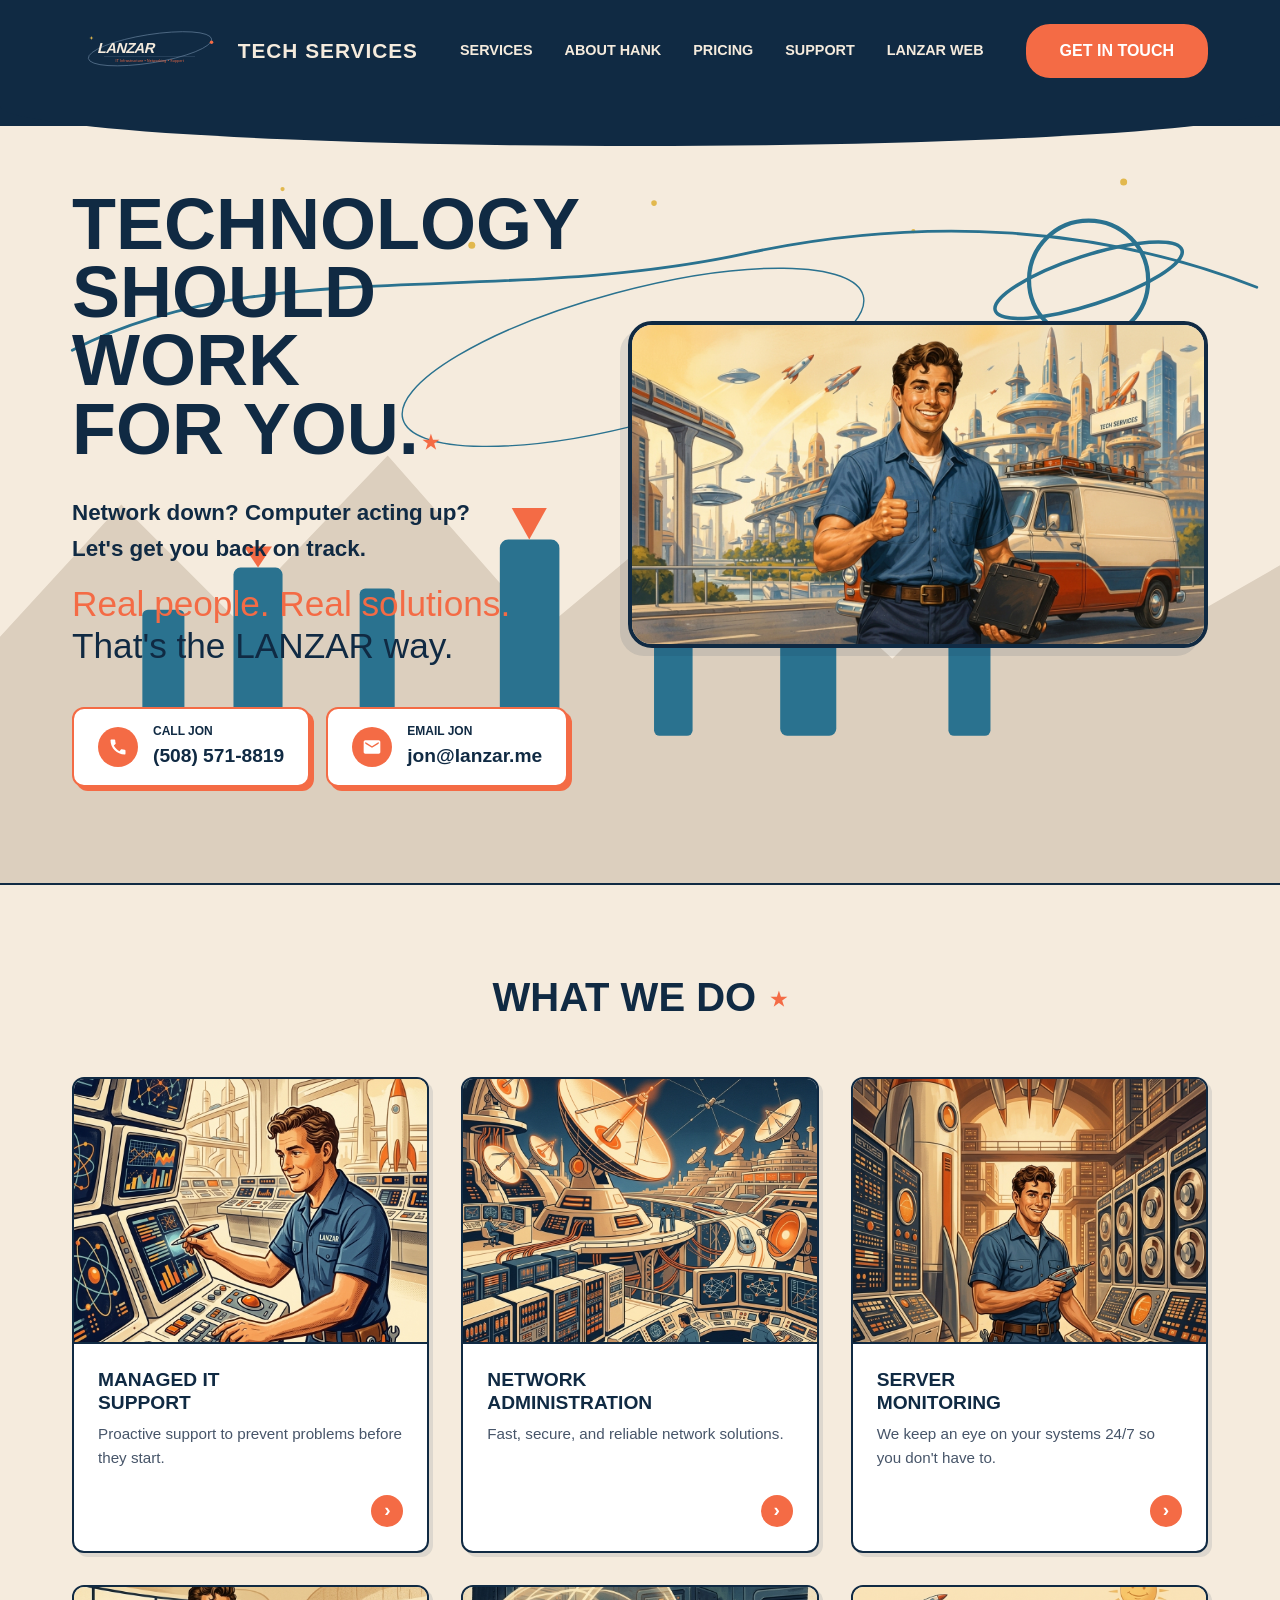
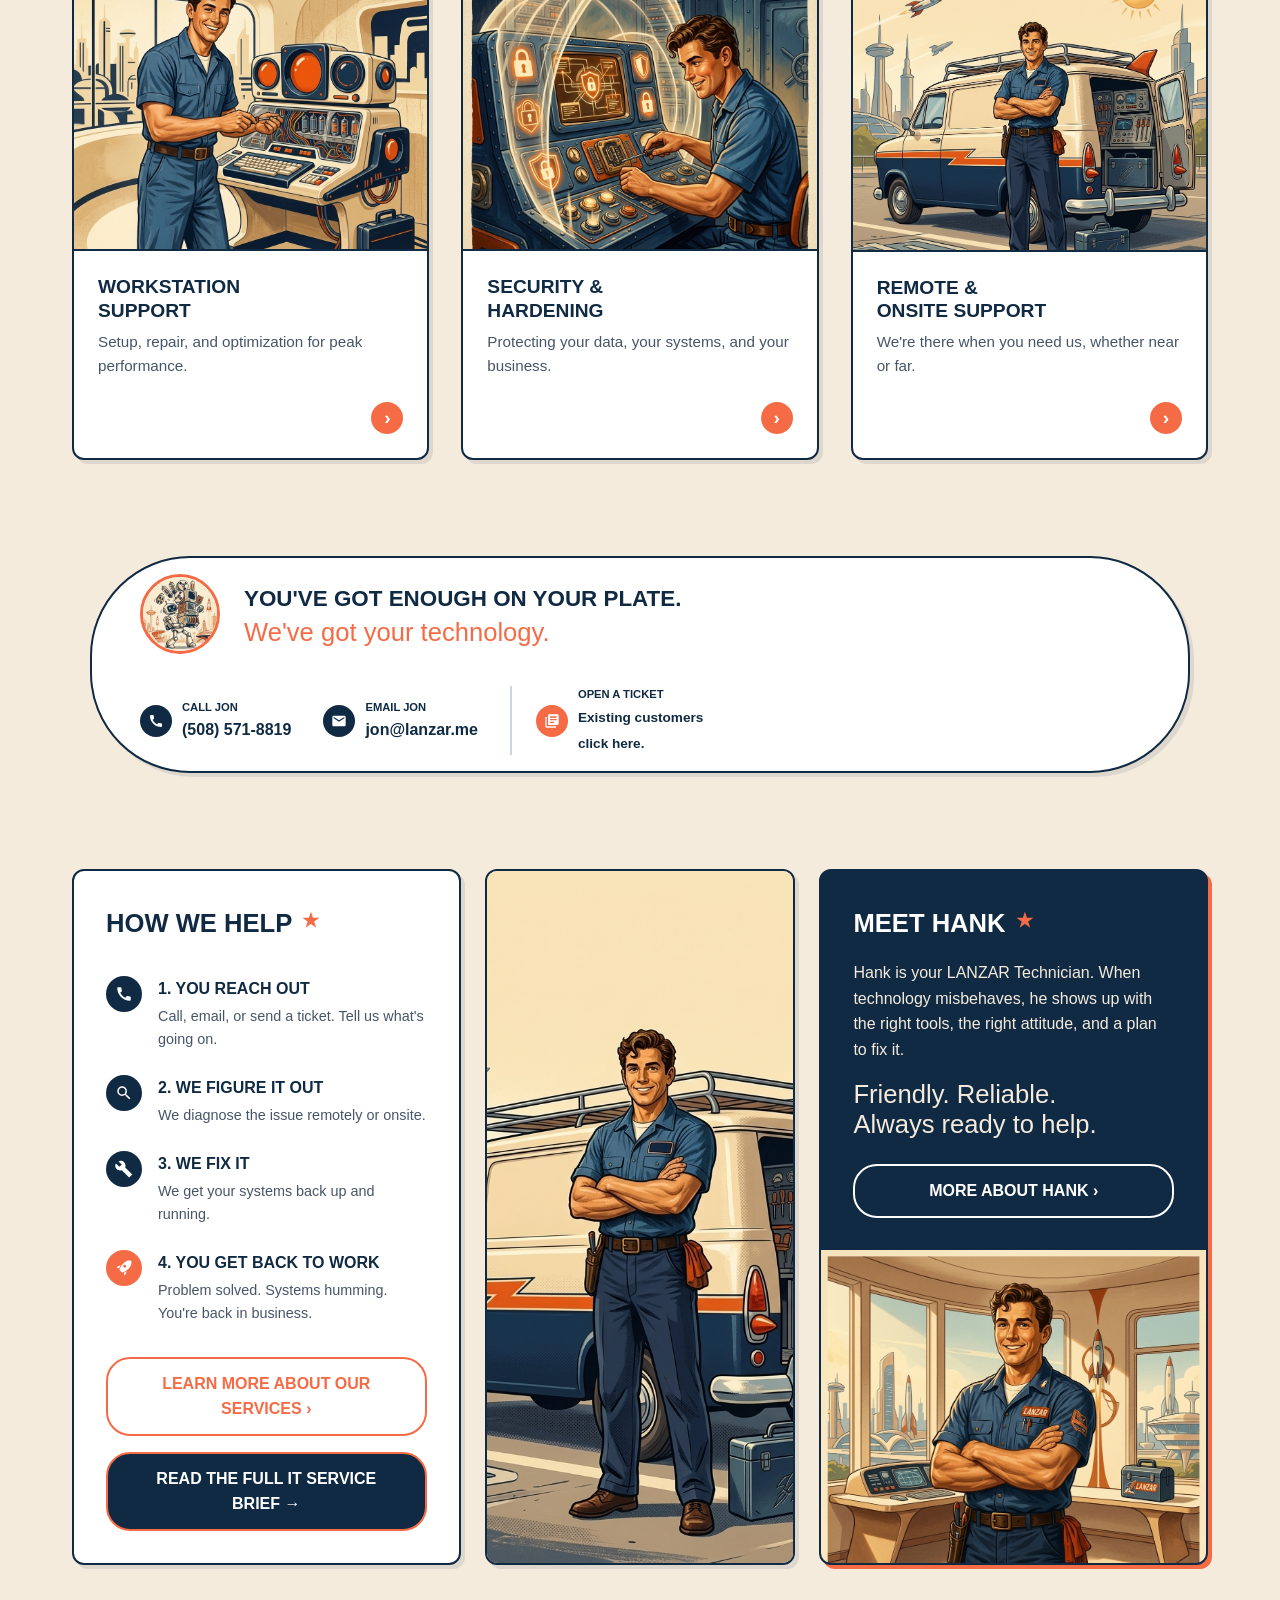
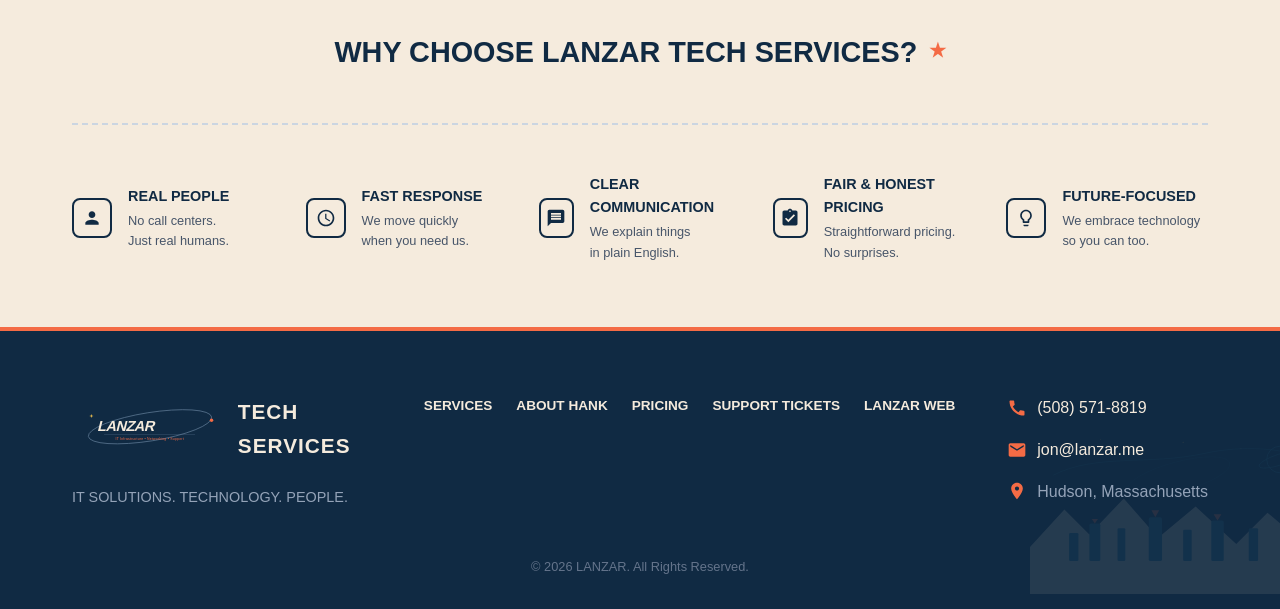
==== commit a82e100e: "feat(content): add managed IT service page" ====
--- a/index.html
+++ b/index.html
@@ -286,6 +286,7 @@
         </div>
         
         <a href="tech-pricing.html" class="btn btn-outline" style="margin-top:2rem; width:100%; text-align:center;">LEARN MORE ABOUT OUR SERVICES &#8250;</a>
+        <a href="managed-it-support.html" class="btn btn-outline" style="margin-top:1rem; width:100%; text-align:center; background:var(--color-navy); color:white;">Read the Full IT Service Brief &rarr;</a>
       </div>
 
       <!-- Middle Image (Van) -->
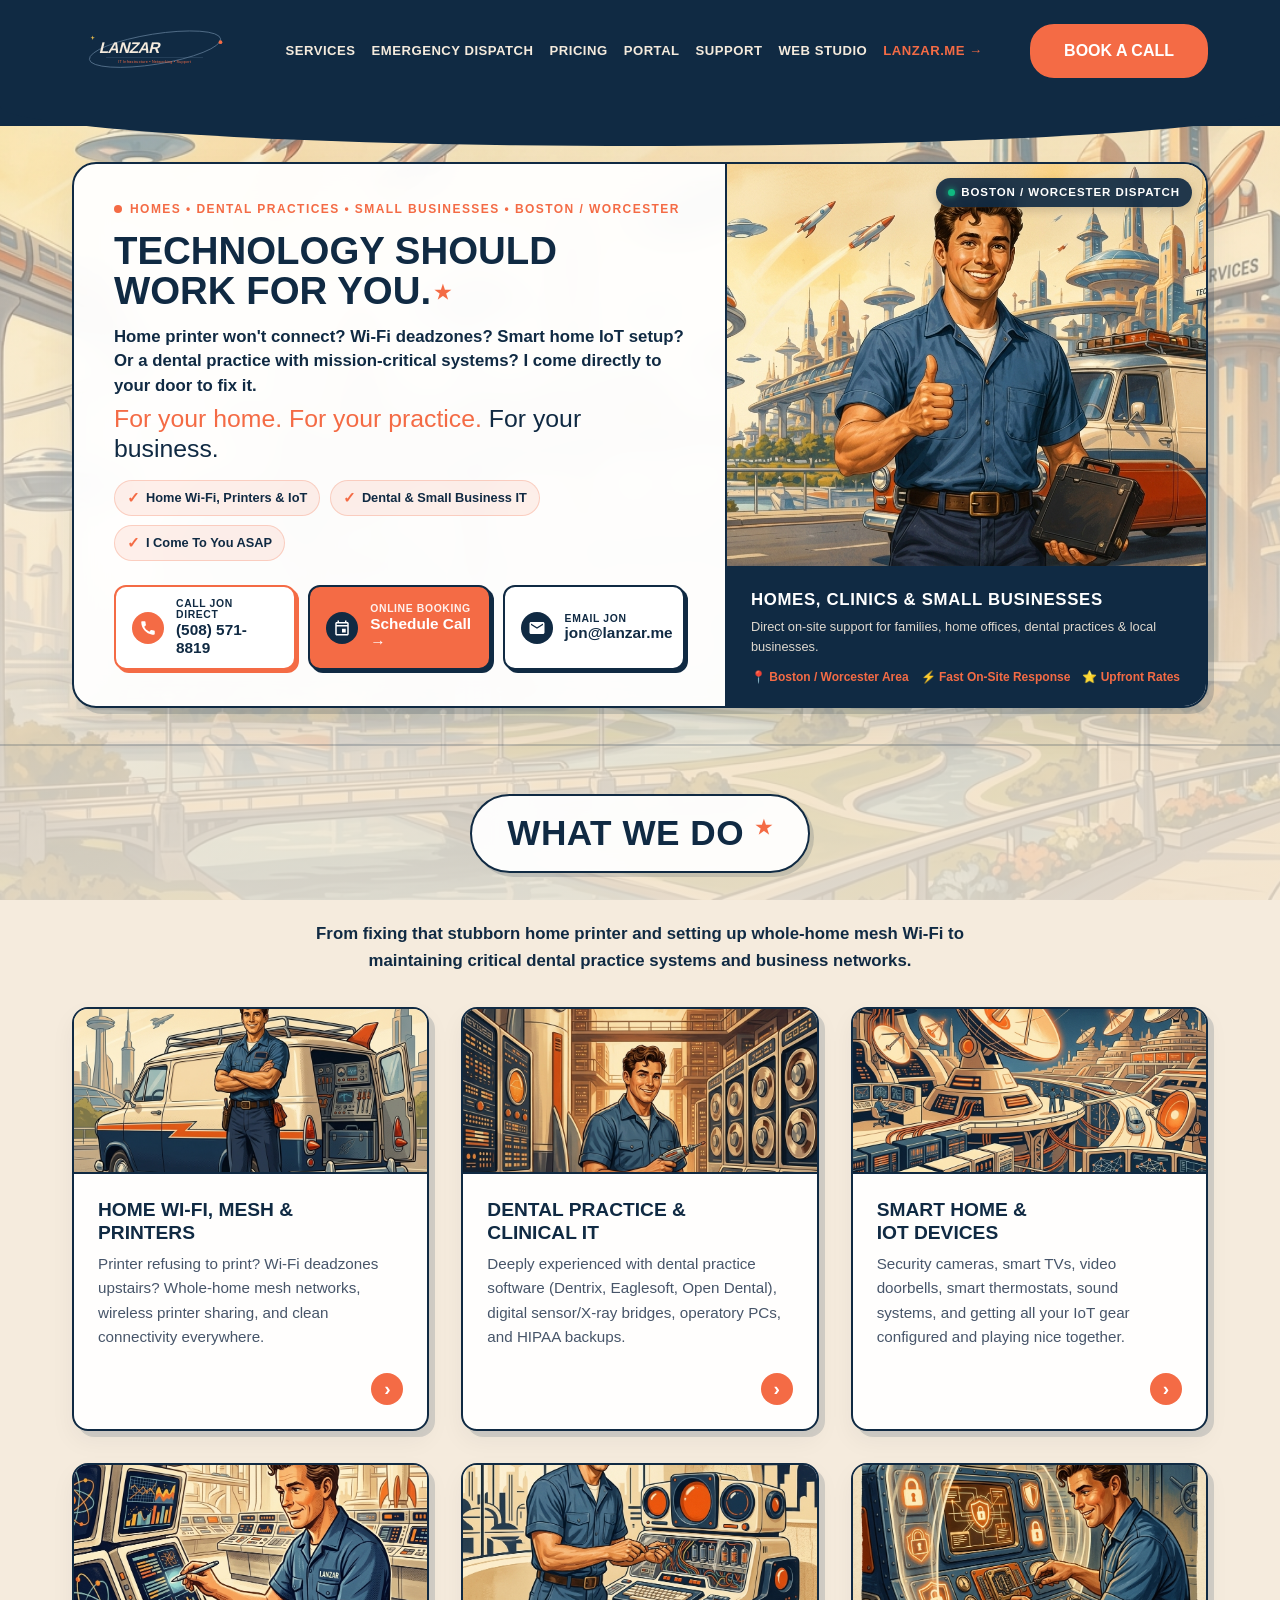
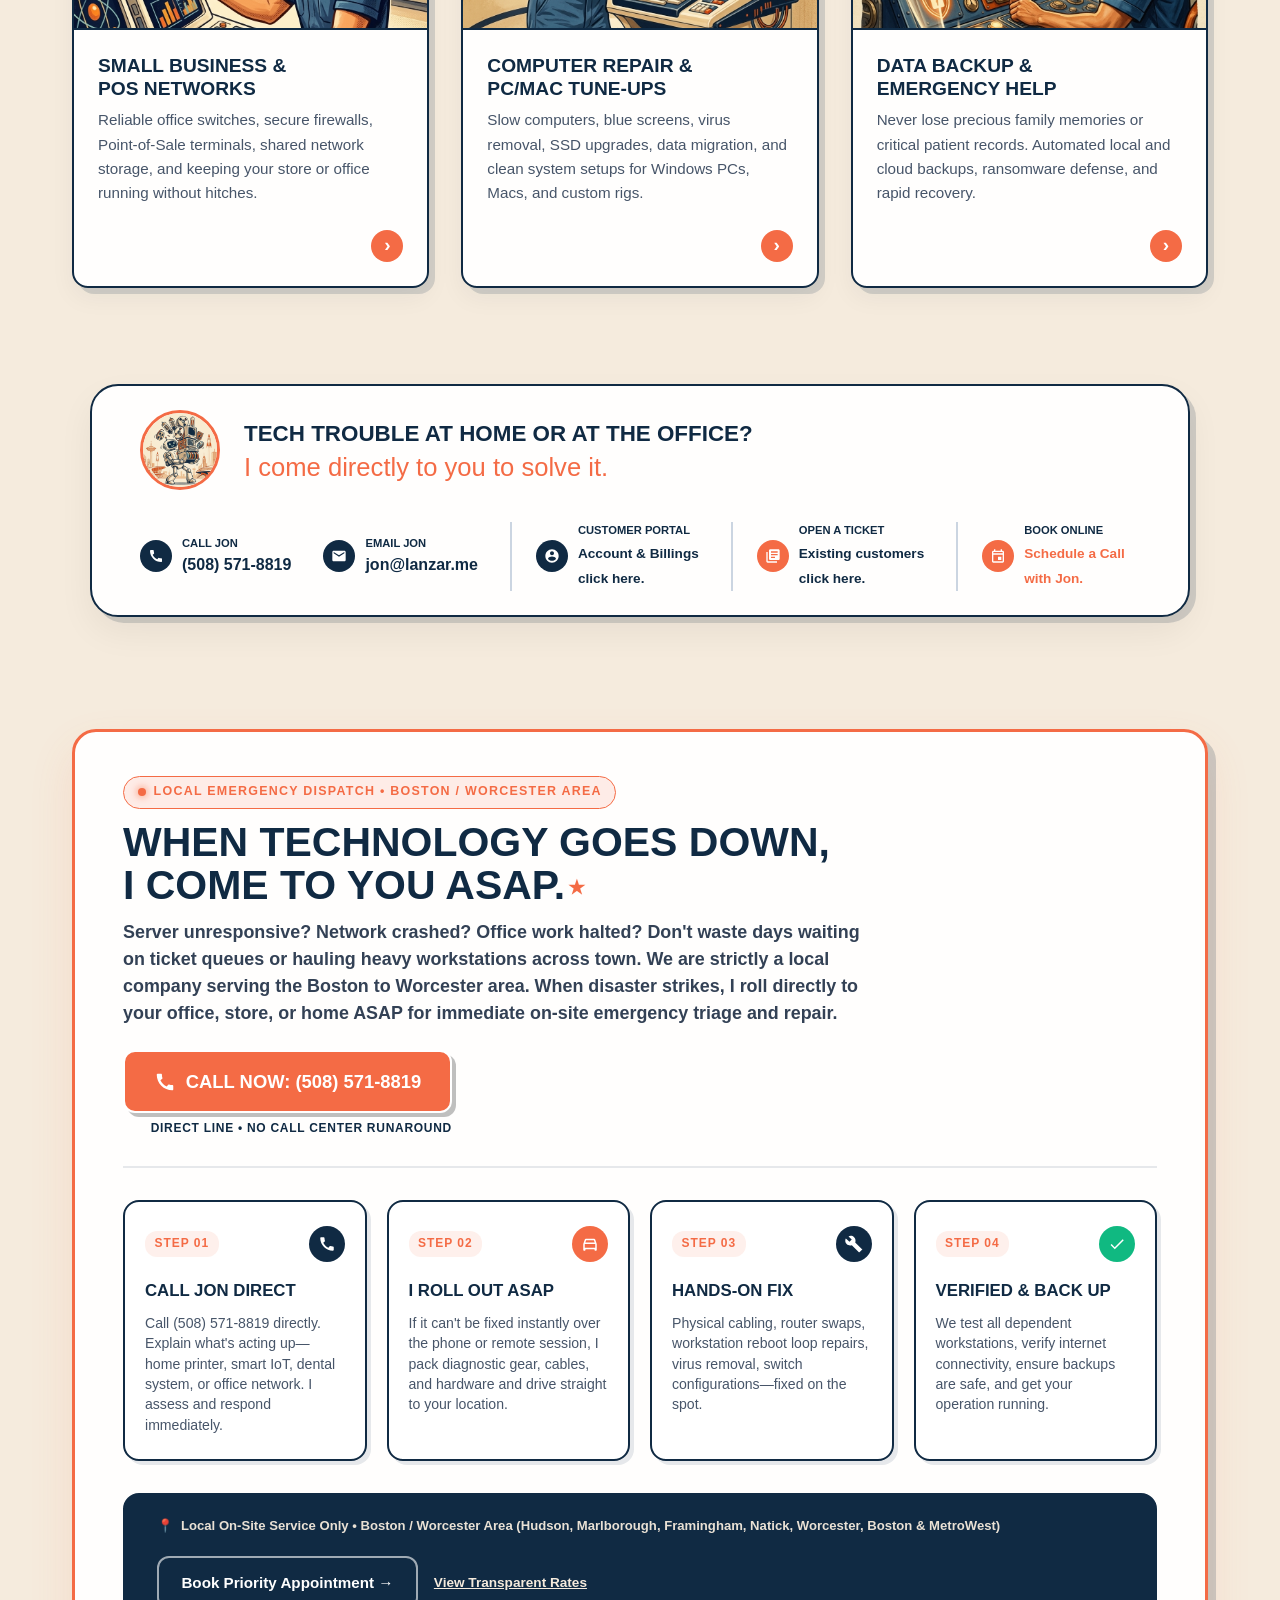
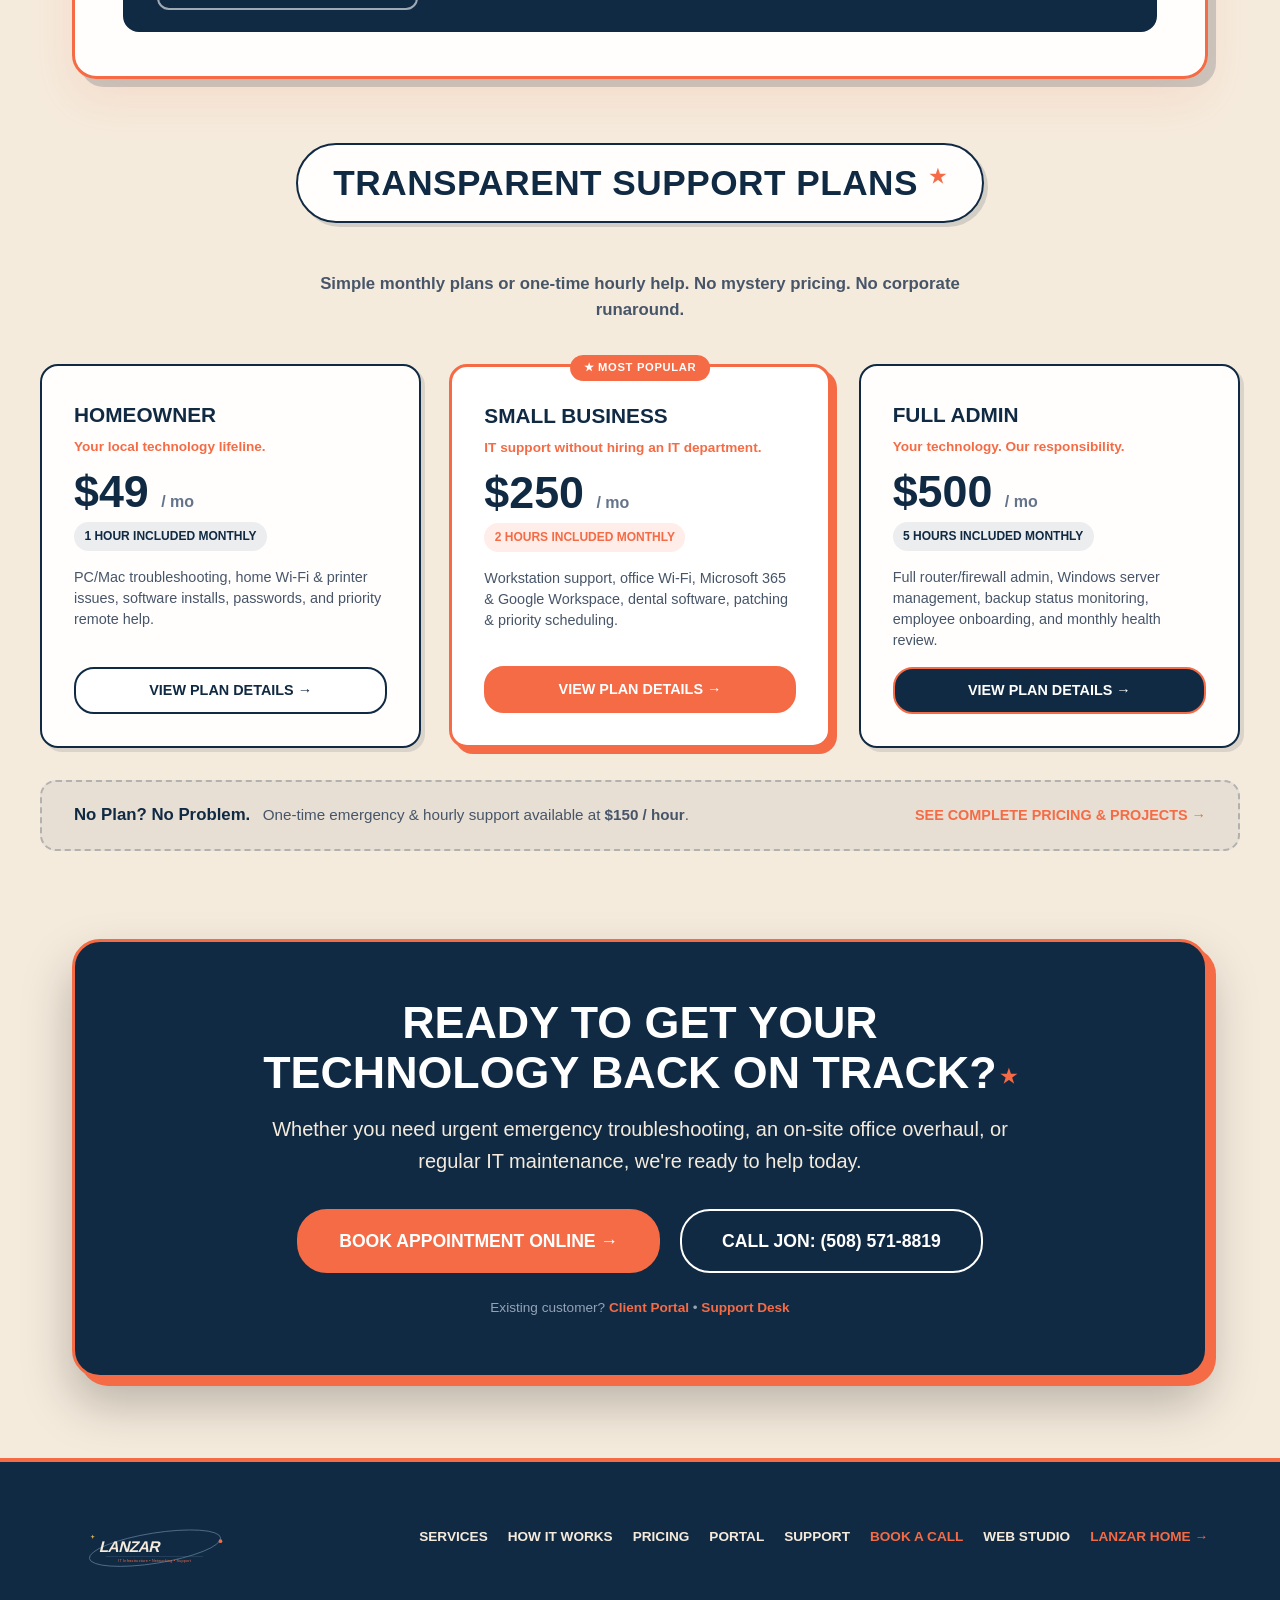
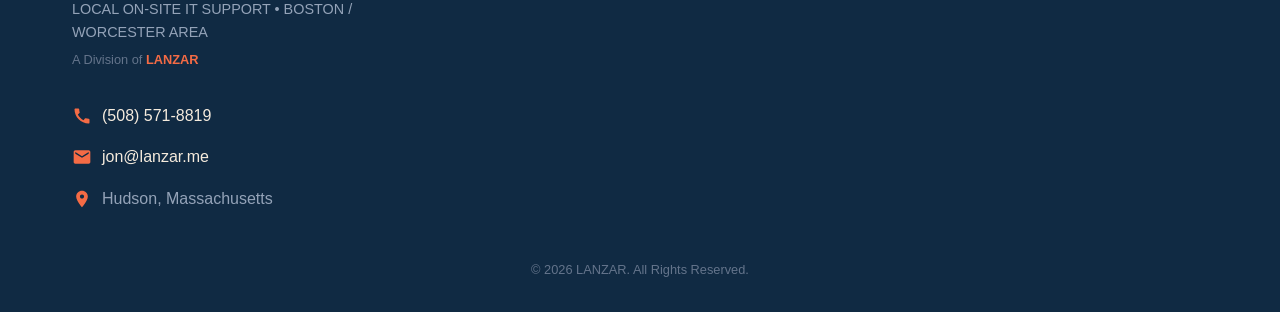
==== commit 78a9c14e: "feat(pricing): implement 3-tier support plans, on-demand pricing, defined packages, and local person" ====
--- a/index.html
+++ b/index.html
@@ -80,129 +80,197 @@
   <link rel="preconnect" href="https://fonts.gstatic.com" crossorigin>
   <link href="https://fonts.googleapis.com/css2?family=Inter:wght@400;600;700&display=swap" rel="stylesheet">
   <link rel="stylesheet" href="css/main.css">
-  <link rel="icon" type="image/svg+xml" href="images/logo-it-light.svg">
   <link rel="icon" type="image/png" sizes="32x32" href="images/favicon-32x32.png">
+
+  <!-- Google Analytics -->
+  <script async src="https://www.googletagmanager.com/gtag/js?id=G-CY8BM4YE8C"></script>
+  <script>
+    window.dataLayer = window.dataLayer || [];
+    function gtag() { dataLayer.push(arguments); }
+    gtag('js', new Date());
+    gtag('config', 'G-CY8BM4YE8C');
+  </script>
 </head>
 <body>
+<div class="site-backdrop" aria-hidden="true"></div>
 
 <header class="site-header">
   <div class="container" style="display:flex; justify-content:space-between; align-items:center; position:relative; z-index:20;">
-    <a href="index.html" aria-label="Go to LANZAR IT homepage" style="display:flex; align-items:center; gap: 10px; text-decoration:none;">
-      <img src="images/logo-it-light.svg" alt="LANZAR IT logo" style="height:45px;">
-      <span style="font-weight:800; letter-spacing:1px; color:var(--color-cream); font-size:1.3rem;">TECH SERVICES</span>
+    <a href="https://lanzar.me" aria-label="Go to LANZAR Corporate Homepage" title="Return to LANZAR Corporate Home" style="display:flex; align-items:center; gap: 10px; text-decoration:none;">
+      <img src="images/logo-it-light.svg" alt="LANZAR IT" style="height:48px;">
     </a>
-    <nav aria-label="Main navigation" style="display:flex; gap:2rem; align-items:center;">
+    <nav aria-label="Main navigation" style="display:flex; gap:1rem; align-items:center;">
       <a href="index.html">Services</a>
-      <a href="#about">About Hank</a>
+      <a href="#emergency">Emergency Dispatch</a>
       <a href="tech-pricing.html">Pricing</a>
-      <a href="https://tickets.lanzar.me">Support</a>
-      <a href="https://lanzar.me">LANZAR Web</a>
+      <a href="https://portal.lanzar.me" target="_blank" rel="noopener noreferrer">Portal</a>
+      <a href="https://tickets.lanzar.me" target="_blank" rel="noopener noreferrer">Support</a>
+      <a href="https://web.lanzar.me" target="_blank" rel="noopener noreferrer">Web Studio</a>
+      <a href="https://lanzar.me" style="color:var(--color-primary); font-weight:800;" title="Return to LANZAR Corporate Home">LANZAR.me &rarr;</a>
     </nav>
-    <a href="tel:+15085718819" class="btn" style="position:relative; z-index:20;">GET IN TOUCH</a>
+    <a href="https://lanzar.zohobookings.com/lanzar/#/lanzar" target="_blank" rel="noopener noreferrer" class="btn" style="position:relative; z-index:20;">BOOK A CALL</a>
   </div>
 </header>
 
 <main>
   <!-- Hero Section -->
-  <section style="background: url('images/background.svg') center/cover no-repeat; padding: 4rem 2rem 6rem; position: relative; border-bottom:2px solid var(--color-navy);">
-    <div class="container" style="display:grid; grid-template-columns: 1fr 1.2fr; gap: 3rem; align-items:center;">
-      
-      <div class="hero-content">
-        <h1 style="font-size: 4.5rem; text-transform: uppercase; line-height: 0.95; color: var(--color-navy); margin-bottom: 2rem;">
-          Technology<br>Should<br>Work<br>For You.<span class="decor-star">&#9733;</span>
-        </h1>
-        <p style="font-size: 1.4rem; color: var(--color-navy); font-weight:600; margin-bottom: 1rem;">Network down? Computer acting up?<br>Let's get you back on track.</p>
-        <p class="script-text" style="font-size: 2.2rem; margin-bottom: 2.5rem;">Real people. Real solutions.<br><span style="color:var(--color-navy);">That's the LANZAR way.</span></p>
+  <section class="hero-section">
+    <div class="container">
+      <div class="hero-unified-card">
         
-        <div style="display:flex; gap:1rem; flex-wrap:wrap;">
-          <a href="tel:+15085718819" style="display:flex; align-items:center; gap:15px; background:white; padding:0.8rem 1.5rem; border-radius:12px; border:2px solid var(--color-primary); color:var(--color-navy); text-decoration:none; box-shadow: 4px 4px 0 var(--color-primary); transition:transform 0.2s;">
-            <div class="icon-btn-round" style="width:40px; height:40px;">
-              <svg width="20" height="20" fill="white" viewBox="0 0 24 24"><path d="M20.01 15.38c-1.23 0-2.42-.2-3.53-.56a.977.977 0 0 0-1.01.24l-1.57 1.97c-2.83-1.35-5.48-3.9-6.89-6.83l1.95-1.66c.27-.28.35-.67.24-1.02-.37-1.11-.56-2.3-.56-3.53 0-.54-.45-.99-.99-.99H4.19C3.65 3 3 3.24 3 3.99 3 13.28 10.73 21 20.01 21c.71 0 .99-.63.99-1.18v-3.45c0-.54-.45-.99-.99-.99z"/></svg>
-            </div>
-            <div>
-              <div style="font-size:0.75rem; font-weight:bold; color:var(--color-navy); text-transform:uppercase;">Call Jon</div>
-              <div style="font-size:1.2rem; font-weight:800;">(508) 571-8819</div>
-            </div>
-          </a>
-          
-          <a href="mailto:jon@lanzar.me" style="display:flex; align-items:center; gap:15px; background:white; padding:0.8rem 1.5rem; border-radius:12px; border:2px solid var(--color-primary); color:var(--color-navy); text-decoration:none; box-shadow: 4px 4px 0 var(--color-primary); transition:transform 0.2s;">
-            <div class="icon-btn-round" style="width:40px; height:40px;">
-              <svg width="20" height="20" fill="white" viewBox="0 0 24 24"><path d="M20 4H4c-1.1 0-1.99.9-1.99 2L2 18c0 1.1.9 2 2 2h16c1.1 0 2-.9 2-2V6c0-1.1-.9-2-2-2zm0 4l-8 5-8-5V6l8 5 8-5v2z"/></svg>
-            </div>
-            <div>
-              <div style="font-size:0.75rem; font-weight:bold; color:var(--color-navy); text-transform:uppercase;">Email Jon</div>
-              <div style="font-size:1.2rem; font-weight:800;">jon@lanzar.me</div>
-            </div>
-          </a>
-        </div>
-      </div>
-      
-      <div style="text-align:right;">
-        <img src="images/hero-hank.jpg" alt="Hank giving a thumbs up" style="width:100%; border-radius:24px; border:4px solid var(--color-navy); box-shadow: -8px 8px 0 rgba(16,42,67,0.1);" loading="lazy">
+        <!-- Left: Copy & Actions -->
+        <div class="hero-copy-column">
+          <div class="hero-eyebrow">
+            <span class="hero-eyebrow-dot"></span> HOMES &bull; DENTAL PRACTICES &bull; SMALL BUSINESSES &bull; BOSTON / WORCESTER
+          </div>
+
+          <h1 class="hero-headline">
+            Technology Should<br>Work For You.<span class="decor-star">&#9733;</span>
+          </h1>
+
+          <p class="hero-lead">
+            Home printer won&apos;t connect? Wi-Fi deadzones? Smart home IoT setup? Or a dental practice with mission-critical systems? I come directly to your door to fix it.
+          </p>
+
+          <p class="script-text hero-script">
+            For your home. For your practice. <span class="script-sub">For your business.</span>
+          </p>
+
+          <div class="hero-trust-chips">
+            <span class="trust-chip"><span class="chip-check">&#10003;</span> Home Wi-Fi, Printers &amp; IoT</span>
+            <span class="trust-chip"><span class="chip-check">&#10003;</span> Dental &amp; Small Business IT</span>
+            <span class="trust-chip"><span class="chip-check">&#10003;</span> I Come To You ASAP</span>
+          </div>
+
+          <div class="hero-action-bar">
+            <a href="tel:+15085718819" class="hero-cta-btn cta-call">
+              <span class="cta-icon-circle">
+                <svg width="18" height="18" fill="white" viewBox="0 0 24 24"><path d="M20.01 15.38c-1.23 0-2.42-.2-3.53-.56a.977.977 0 0 0-1.01.24l-1.57 1.97c-2.83-1.35-5.48-3.9-6.89-6.83l1.95-1.66c.27-.28.35-.67.24-1.02-.37-1.11-.56-2.3-.56-3.53 0-.54-.45-.99-.99-.99H4.19C3.65 3 3 3.24 3 3.99 3 13.28 10.73 21 20.01 21c.71 0 .99-.63.99-1.18v-3.45c0-.54-.45-.99-.99-.99z"/></svg>
+              </span>
+              <span>
+                <small>CALL JON DIRECT</small>
+                <strong>(508) 571-8819</strong>
+              </span>
+            </a>
+
+            <a href="https://lanzar.zohobookings.com/lanzar/#/lanzar" target="_blank" rel="noopener noreferrer" class="hero-cta-btn cta-book">
+              <span class="cta-icon-circle">
+                <svg width="18" height="18" fill="white" viewBox="0 0 24 24"><path d="M19 4h-1V2h-2v2H8V2H6v2H5c-1.11 0-1.99.9-1.99 2L3 20c0 1.1.89 2 2 2h14c1.1 0 2-.9 2-2V6c0-1.1-.9-2-2-2zm0 16H5V10h14v10zm0-12H5V6h14v2zm-7 5h5v5h-5z"/></svg>
+              </span>
+              <span>
+                <small>ONLINE BOOKING</small>
+                <strong>Schedule Call &rarr;</strong>
+              </span>
+            </a>
+
+            <a href="mailto:jon@lanzar.me" class="hero-cta-btn cta-email">
+              <span class="cta-icon-circle">
+                <svg width="18" height="18" fill="white" viewBox="0 0 24 24"><path d="M20 4H4c-1.1 0-1.99.9-1.99 2L2 18c0 1.1.9 2 2 2h16c1.1 0 2-.9 2-2V6c0-1.1-.9-2-2-2zm0 4l-8 5-8-5V6l8 5 8-5v2z"/></svg>
+              </span>
+              <span>
+                <small>EMAIL JON</small>
+                <strong>jon@lanzar.me</strong>
+              </span>
+            </a>
+          </div>
+        </div>
+
+        <!-- Right: Local Technician & Dispatch Showcase -->
+        <div class="hero-visual-column">
+          <div class="hero-tech-card">
+            <div class="tech-card-image-wrap">
+              <img src="images/hero-hank.jpg" alt="Dedicated LANZAR Local IT Technician" class="tech-card-img" loading="eager">
+              <div class="tech-card-badge">
+                <span class="live-dot"></span> BOSTON / WORCESTER DISPATCH
+              </div>
+            </div>
+            <div class="tech-card-footer">
+              <div class="tech-footer-title">Homes, Clinics &amp; Small Businesses</div>
+              <div class="tech-footer-desc">Direct on-site support for families, home offices, dental practices &amp; local businesses.</div>
+              <div class="tech-footer-meta">
+                <span>📍 Boston / Worcester Area</span>
+                <span>⚡ Fast On-Site Response</span>
+                <span>⭐ Upfront Rates</span>
+              </div>
+            </div>
+          </div>
+        </div>
+
       </div>
     </div>
   </section>
 
   <!-- What We Do -->
-  <section class="section" style="padding:5rem 2rem 2rem;">
+  <section class="section" style="padding:3rem 1.5rem 1.5rem;">
     <div class="container">
-      <h2 style="text-align:center; color:var(--color-navy); font-size: 2.5rem; margin-bottom: 3rem; text-transform:uppercase;">
-        WHAT WE DO <span class="decor-star">&#9733;</span>
-      </h2>
+      <div style="text-align:center;">
+        <h2 class="section-header-badge">
+          WHAT WE DO <span class="decor-star">&#9733;</span>
+        </h2>
+        <p style="max-width:680px; margin: 0.5rem auto 2rem; color:var(--color-navy); font-weight:600; font-size:1.05rem;">
+          From fixing that stubborn home printer and setting up whole-home mesh Wi-Fi to maintaining critical dental practice systems and business networks.
+        </p>
+      </div>
       
       <div style="display:grid; grid-template-columns: repeat(auto-fit, minmax(300px, 1fr)); gap:2rem;">
         
+        <!-- 1. Home Wi-Fi & Printers -->
         <div class="service-card">
-          <img src="images/service-managed-it.jpg" alt="Managed IT Support" loading="lazy">
+          <img src="images/service-remote.jpg" alt="Home Wi-Fi and Printer Setup" loading="lazy">
           <div class="service-card-content">
-            <h3>Managed IT<br>Support</h3>
-            <p>Proactive support to prevent problems before they start.</p>
-            <div class="card-action"><a href="tel:+15085718819" class="icon-btn-round">&#8250;</a></div>
+            <h3>Home Wi-Fi, Mesh &amp;<br>Printers</h3>
+            <p>Printer refusing to print? Wi-Fi deadzones upstairs? Whole-home mesh networks, wireless printer sharing, and clean connectivity everywhere.</p>
+            <div class="card-action"><a href="tel:+15085718819" class="icon-btn-round" title="Call Jon">&#8250;</a></div>
           </div>
         </div>
         
+        <!-- 2. Dental Practice & Clinical IT -->
         <div class="service-card">
-          <img src="images/service-network.jpg" alt="Network Administration" loading="lazy">
+          <img src="images/service-server.jpg" alt="Dental Practice IT Systems" loading="lazy">
           <div class="service-card-content">
-            <h3>Network<br>Administration</h3>
-            <p>Fast, secure, and reliable network solutions.</p>
-            <div class="card-action"><a href="tel:+15085718819" class="icon-btn-round">&#8250;</a></div>
+            <h3>Dental Practice &amp;<br>Clinical IT</h3>
+            <p>Deeply experienced with dental practice software (Dentrix, Eaglesoft, Open Dental), digital sensor/X-ray bridges, operatory PCs, and HIPAA backups.</p>
+            <div class="card-action"><a href="tel:+15085718819" class="icon-btn-round" title="Call Jon">&#8250;</a></div>
           </div>
         </div>
   
+        <!-- 3. Smart Home & IoT Setup -->
         <div class="service-card">
-          <img src="images/service-server.jpg" alt="Server Monitoring" loading="lazy">
+          <img src="images/service-network.jpg" alt="Smart Home and IoT Devices" loading="lazy">
           <div class="service-card-content">
-            <h3>Server<br>Monitoring</h3>
-            <p>We keep an eye on your systems 24/7 so you don't have to.</p>
-            <div class="card-action"><a href="tel:+15085718819" class="icon-btn-round">&#8250;</a></div>
+            <h3>Smart Home &amp;<br>IoT Devices</h3>
+            <p>Security cameras, smart TVs, video doorbells, smart thermostats, sound systems, and getting all your IoT gear configured and playing nice together.</p>
+            <div class="card-action"><a href="tel:+15085718819" class="icon-btn-round" title="Call Jon">&#8250;</a></div>
           </div>
         </div>
   
+        <!-- 4. Small Business & POS Support -->
         <div class="service-card">
-          <img src="images/service-workstation.jpg" alt="Workstation Support" loading="lazy">
+          <img src="images/service-managed-it.jpg" alt="Small Business IT Support" loading="lazy">
           <div class="service-card-content">
-            <h3>Workstation<br>Support</h3>
-            <p>Setup, repair, and optimization for peak performance.</p>
-            <div class="card-action"><a href="tel:+15085718819" class="icon-btn-round">&#8250;</a></div>
+            <h3>Small Business &amp;<br>POS Networks</h3>
+            <p>Reliable office switches, secure firewalls, Point-of-Sale terminals, shared network storage, and keeping your store or office running without hitches.</p>
+            <div class="card-action"><a href="tel:+15085718819" class="icon-btn-round" title="Call Jon">&#8250;</a></div>
           </div>
         </div>
   
+        <!-- 5. Computer Repair & Tune-Ups -->
         <div class="service-card">
-          <img src="images/service-security.jpg" alt="Security and Hardening" loading="lazy">
+          <img src="images/service-workstation.jpg" alt="Computer Repair and Tune-Ups" loading="lazy">
           <div class="service-card-content">
-            <h3>Security &<br>Hardening</h3>
-            <p>Protecting your data, your systems, and your business.</p>
-            <div class="card-action"><a href="tel:+15085718819" class="icon-btn-round">&#8250;</a></div>
+            <h3>Computer Repair &amp;<br>PC/Mac Tune-Ups</h3>
+            <p>Slow computers, blue screens, virus removal, SSD upgrades, data migration, and clean system setups for Windows PCs, Macs, and custom rigs.</p>
+            <div class="card-action"><a href="tel:+15085718819" class="icon-btn-round" title="Call Jon">&#8250;</a></div>
           </div>
         </div>
   
+        <!-- 6. Data Backup & Security -->
         <div class="service-card">
-          <img src="images/service-remote.jpg" alt="Remote and Onsite" loading="lazy">
+          <img src="images/service-security.jpg" alt="Data Backup and Security" loading="lazy">
           <div class="service-card-content">
-            <h3>Remote &<br>Onsite Support</h3>
-            <p>We're there when you need us, whether near or far.</p>
-            <div class="card-action"><a href="tel:+15085718819" class="icon-btn-round">&#8250;</a></div>
+            <h3>Data Backup &amp;<br>Emergency Help</h3>
+            <p>Never lose precious family memories or critical patient records. Automated local and cloud backups, ransomware defense, and rapid recovery.</p>
+            <div class="card-action"><a href="tel:+15085718819" class="icon-btn-round" title="Call Jon">&#8250;</a></div>
           </div>
         </div>
       </div>
@@ -215,8 +283,8 @@
       <div style="display:flex; align-items:center; gap:1.5rem;">
         <img src="images/banner-robot.jpg" alt="Helpful Robot" style="width:80px; height:80px; border-radius:50%; border:3px solid var(--color-primary); object-fit:cover;" loading="lazy">
         <div>
-          <h2 style="font-size:1.4rem; color:var(--color-navy); text-transform:uppercase; margin:0;">You've got enough on your plate.</h2>
-          <p class="script-text" style="font-size:1.6rem; margin:0;">We've got your technology.</p>
+          <h2 style="font-size:1.4rem; color:var(--color-navy); text-transform:uppercase; margin:0;">Tech trouble at home or at the office?</h2>
+          <p class="script-text" style="font-size:1.6rem; margin:0;">I come directly to you to solve it.</p>
         </div>
       </div>
       
@@ -236,103 +304,235 @@
            </div>
         </div>
         <div style="border-left:2px solid #cbd5e1; padding-left:1.5rem; display:flex; align-items:center; gap:10px;">
+           <div class="icon-btn-round" style="background:var(--color-navy);"><svg width="16" height="16" fill="white" viewBox="0 0 24 24"><path d="M12 2C6.48 2 2 6.48 2 12s4.48 10 10 10 10-4.48 10-10S17.52 2 12 2zm0 3c1.66 0 3 1.34 3 3s-1.34 3-3 3-3-1.34-3-3 1.34-3 3-3zm0 14.2c-2.5 0-4.71-1.28-6-3.22.03-1.99 4-3.08 6-3.08 1.99 0 5.97 1.09 6 3.08-1.29 1.94-3.5 3.22-6 3.22z"/></svg></div>
+           <div>
+             <div style="font-size:0.7rem; font-weight:bold; color:var(--color-navy); text-transform:uppercase;">Customer Portal</div>
+             <a href="https://portal.lanzar.me" target="_blank" rel="noopener noreferrer" style="font-size:0.85rem; font-weight:600; color:var(--color-navy); text-decoration:none;">Account &amp; Billings<br>click here.</a>
+           </div>
+        </div>
+        <div style="border-left:2px solid #cbd5e1; padding-left:1.5rem; display:flex; align-items:center; gap:10px;">
            <div class="icon-btn-round"><svg width="16" height="16" fill="white" viewBox="0 0 24 24"><path d="M4 6H2v14c0 1.1.9 2 2 2h14v-2H4V6zm16-4H8c-1.1 0-2 .9-2 2v12c0 1.1.9 2 2 2h12c1.1 0 2-.9 2-2V4c0-1.1-.9-2-2-2zm-1 9H9V9h10v2zm-4 4H9v-2h6v2zm4-8H9V5h10v2z"/></svg></div>
            <div>
              <div style="font-size:0.7rem; font-weight:bold; color:var(--color-navy); text-transform:uppercase;">Open a Ticket</div>
              <a href="https://tickets.lanzar.me" style="font-size:0.85rem; font-weight:600; color:var(--color-navy); text-decoration:none;">Existing customers<br>click here.</a>
            </div>
         </div>
+        <div style="border-left:2px solid #cbd5e1; padding-left:1.5rem; display:flex; align-items:center; gap:10px;">
+           <div class="icon-btn-round" style="background:var(--color-primary);"><svg width="16" height="16" fill="white" viewBox="0 0 24 24"><path d="M19 4h-1V2h-2v2H8V2H6v2H5c-1.11 0-1.99.9-1.99 2L3 20c0 1.1.89 2 2 2h14c1.1 0 2-.9 2-2V6c0-1.1-.9-2-2-2zm0 16H5V10h14v10zm0-12H5V6h14v2zm-7 5h5v5h-5z"/></svg></div>
+           <div>
+             <div style="font-size:0.7rem; font-weight:bold; color:var(--color-navy); text-transform:uppercase;">Book Online</div>
+             <a href="https://lanzar.zohobookings.com/lanzar/#/lanzar" target="_blank" rel="noopener noreferrer" style="font-size:0.85rem; font-weight:600; color:var(--color-primary); text-decoration:none;">Schedule a Call<br>with Jon.</a>
+           </div>
+        </div>
       </div>
     </div>
   </div>
 
-  <!-- How We Help & Meet Hank -->
-  <section id="about" style="padding:2rem 2rem 4rem;">
-    <div class="container three-col-grid">
+  <!-- Emergency On-Site Dispatch -->
+  <section id="emergency" class="emergency-section">
+    <div class="container">
+      <div class="emergency-card">
+        
+        <div class="emergency-header-wrap">
+          <div class="emergency-header-content">
+            <div class="emergency-badge">
+              <span class="emergency-live-dot"></span> LOCAL EMERGENCY DISPATCH &bull; BOSTON / WORCESTER AREA
+            </div>
+            <h2 class="emergency-heading">
+              When Technology Goes Down,<br>I Come To You ASAP.<span class="decor-star">&#9733;</span>
+            </h2>
+            <p class="emergency-lead">
+              Server unresponsive? Network crashed? Office work halted? Don&apos;t waste days waiting on ticket queues or hauling heavy workstations across town. We are strictly a local company serving the Boston to Worcester area. When disaster strikes, I roll directly to your office, store, or home ASAP for immediate on-site emergency triage and repair.
+            </p>
+          </div>
+
+          <div style="text-align:right;">
+            <a href="tel:+15085718819" class="btn-emergency-call" style="font-size:1.15rem; padding:0.9rem 1.8rem;">
+              <svg width="22" height="22" fill="white" viewBox="0 0 24 24"><path d="M20.01 15.38c-1.23 0-2.42-.2-3.53-.56a.977.977 0 0 0-1.01.24l-1.57 1.97c-2.83-1.35-5.48-3.9-6.89-6.83l1.95-1.66c.27-.28.35-.67.24-1.02-.37-1.11-.56-2.3-.56-3.53 0-.54-.45-.99-.99-.99H4.19C3.65 3 3 3.24 3 3.99 3 13.28 10.73 21 20.01 21c.71 0 .99-.63.99-1.18v-3.45c0-.54-.45-.99-.99-.99z"/></svg>
+              <span>CALL NOW: (508) 571-8819</span>
+            </a>
+            <div style="font-size:0.75rem; font-weight:700; color:var(--color-navy); margin-top:6px; text-transform:uppercase; letter-spacing:0.06em;">
+              Direct line &bull; No call center runaround
+            </div>
+          </div>
+        </div>
+
+        <div class="emergency-grid">
+          
+          <div class="emergency-step-card">
+            <div class="step-num-icon">
+              <span class="step-number">STEP 01</span>
+              <div class="step-icon-round">
+                <svg width="18" height="18" fill="white" viewBox="0 0 24 24"><path d="M20.01 15.38c-1.23 0-2.42-.2-3.53-.56a.977.977 0 0 0-1.01.24l-1.57 1.97c-2.83-1.35-5.48-3.9-6.89-6.83l1.95-1.66c.27-.28.35-.67.24-1.02-.37-1.11-.56-2.3-.56-3.53 0-.54-.45-.99-.99-.99H4.19C3.65 3 3 3.24 3 3.99 3 13.28 10.73 21 20.01 21c.71 0 .99-.63.99-1.18v-3.45c0-.54-.45-.99-.99-.99z"/></svg>
+              </div>
+            </div>
+            <h3 class="step-card-title">Call Jon Direct</h3>
+            <p class="step-card-text">
+              Call (508) 571-8819 directly. Explain what&apos;s acting up—home printer, smart IoT, dental system, or office network. I assess and respond immediately.
+            </p>
+          </div>
+
+          <div class="emergency-step-card">
+            <div class="step-num-icon">
+              <span class="step-number">STEP 02</span>
+              <div class="step-icon-round" style="background:var(--color-primary);">
+                <svg width="18" height="18" fill="white" viewBox="0 0 24 24"><path d="M18.92 6.01C18.72 5.42 18.16 5 17.5 5h-11c-.66 0-1.21.42-1.42 1.01L3 12v8c0 .55.45 1 1 1h1c.55 0 1-.45 1-1v-1h12v1c0 .55.45 1 1 1h1c.55 0 1-.45 1-1v-8l-2.08-5.99zM6.85 7h10.29l1.08 3.11H5.77L6.85 7zM19 17H5v-4.66l.12-.34h13.77l.11.34V17z"/></svg>
+              </div>
+            </div>
+            <h3 class="step-card-title">I Roll Out ASAP</h3>
+            <p class="step-card-text">
+              If it can&apos;t be fixed instantly over the phone or remote session, I pack diagnostic gear, cables, and hardware and drive straight to your location.
+            </p>
+          </div>
+
+          <div class="emergency-step-card">
+            <div class="step-num-icon">
+              <span class="step-number">STEP 03</span>
+              <div class="step-icon-round">
+                <svg width="18" height="18" fill="white" viewBox="0 0 24 24"><path d="M22.7 19l-9.1-9.1c.9-2.3.4-5-1.5-6.9-2-2-5-2.4-7.4-1.1L9 6 6 9 1.1 4.7c-1.3 2.4-.9 5.4 1.1 7.4 1.9 1.9 4.6 2.4 6.9 1.5l9.1 9.1c.4.4 1 .4 1.4 0l3.1-3.1c.4-.4.4-1 0-1.4z"/></svg>
+              </div>
+            </div>
+            <h3 class="step-card-title">Hands-On Fix</h3>
+            <p class="step-card-text">
+              Physical cabling, router swaps, workstation reboot loop repairs, virus removal, switch configurations—fixed on the spot.
+            </p>
+          </div>
+
+          <div class="emergency-step-card">
+            <div class="step-num-icon">
+              <span class="step-number">STEP 04</span>
+              <div class="step-icon-round" style="background:#10b981;">
+                <svg width="18" height="18" fill="white" viewBox="0 0 24 24"><path d="M9 16.2L4.8 12l-1.4 1.4L9 19 21 7l-1.4-1.4L9 16.2z"/></svg>
+              </div>
+            </div>
+            <h3 class="step-card-title">Verified &amp; Back Up</h3>
+            <p class="step-card-text">
+              We test all dependent workstations, verify internet connectivity, ensure backups are safe, and get your operation running.
+            </p>
+          </div>
+
+        </div>
+
+        <div class="emergency-action-bar">
+          <div class="emergency-region-note">
+            <span>📍</span> Local On-Site Service Only &bull; Boston / Worcester Area (Hudson, Marlborough, Framingham, Natick, Worcester, Boston &amp; MetroWest)
+          </div>
+          <div class="emergency-action-btns">
+            <a href="https://lanzar.zohobookings.com/lanzar/#/lanzar" target="_blank" rel="noopener noreferrer" class="btn-emergency-schedule">
+              Book Priority Appointment &rarr;
+            </a>
+            <a href="tech-pricing.html" style="color:var(--color-cream); font-size:0.85rem; font-weight:700; text-decoration:underline;">
+              View Transparent Rates
+            </a>
+          </div>
+        </div>
+
+      </div>
+    </div>
+  </section>
+
+  <!-- Support Plans Preview Section -->
+  <section class="container" style="padding: 1.5rem 0 3.5rem;">
+    <div style="text-align:center;">
+      <h2 class="section-header-badge">
+        TRANSPARENT SUPPORT PLANS <span class="decor-star">&#9733;</span>
+      </h2>
+      <p style="color:#475569; font-size:1.05rem; max-width:680px; margin: 0.5rem auto 2.5rem; font-weight:600;">
+        Simple monthly plans or one-time hourly help. No mystery pricing. No corporate runaround.
+      </p>
+    </div>
+
+    <div style="display:grid; grid-template-columns: repeat(auto-fit, minmax(280px, 1fr)); gap:1.75rem; align-items:stretch;">
       
-      <!-- Left side: How we help -->
-      <div style="background:white; border:2px solid var(--color-navy); border-radius:12px; padding:2rem; box-shadow: 4px 4px 0px rgba(16,42,67,0.1);">
-        <h2 style="font-size:1.6rem; color:var(--color-navy); text-transform:uppercase; margin-bottom:2rem;">How We Help <span class="decor-star">&#9733;</span></h2>
-        
-        <div class="feature-icon-list">
-          <div class="feature-item">
-            <div class="feature-icon"><svg width="18" height="18" fill="white" viewBox="0 0 24 24"><path d="M20.01 15.38c-1.23 0-2.42-.2-3.53-.56a.977.977 0 0 0-1.01.24l-1.57 1.97c-2.83-1.35-5.48-3.9-6.89-6.83l1.95-1.66c.27-.28.35-.67.24-1.02-.37-1.11-.56-2.3-.56-3.53 0-.54-.45-.99-.99-.99H4.19C3.65 3 3 3.24 3 3.99 3 13.28 10.73 21 20.01 21c.71 0 .99-.63.99-1.18v-3.45c0-.54-.45-.99-.99-.99z"/></svg></div>
-            <div>
-              <h4>1. You Reach Out</h4>
-              <p>Call, email, or send a ticket. Tell us what's going on.</p>
-            </div>
-          </div>
-          <div class="feature-item">
-            <div class="feature-icon"><svg width="18" height="18" fill="white" viewBox="0 0 24 24"><path d="M15.5 14h-.79l-.28-.27A6.471 6.471 0 0 0 16 9.5 6.5 6.5 0 1 0 9.5 16c1.61 0 3.09-.59 4.23-1.57l.27.28v.79l5 4.99L20.49 19l-4.99-5zm-6 0C7.01 14 5 11.99 5 9.5S7.01 5 9.5 5 14 7.01 14 9.5 11.99 14 9.5 14z"/></svg></div>
-            <div>
-              <h4>2. We Figure It Out</h4>
-              <p>We diagnose the issue remotely or onsite.</p>
-            </div>
-          </div>
-          <div class="feature-item">
-            <div class="feature-icon"><svg width="18" height="18" fill="white" viewBox="0 0 24 24"><path d="M22.7 19l-9.1-9.1c.9-2.3.4-5-1.5-6.9-2-2-5-2.4-7.4-1.1L9 6 6 9 1.1 4.7c-1.3 2.4-.9 5.4 1.1 7.4 1.9 1.9 4.6 2.4 6.9 1.5l9.1 9.1c.4.4 1 .4 1.4 0l3.1-3.1c.4-.4.4-1 0-1.4z"/></svg></div>
-            <div>
-              <h4>3. We Fix It</h4>
-              <p>We get your systems back up and running.</p>
-            </div>
-          </div>
-          <div class="feature-item">
-            <div class="feature-icon" style="background:var(--color-primary);"><svg width="18" height="18" fill="white" viewBox="0 0 24 24"><path d="M13.13 22.19L11.5 18.36C13.07 17.78 14.54 17 15.9 16.09L13.13 22.19zM5.64 12.5L1.81 10.87L7.91 8.1C7 9.46 6.22 10.93 5.64 12.5zM21.61 2.39C21.61 2.39 16.66 .269 11 5.93C8.81 8.12 7.5 10.53 6.65 12.64C6.37 13.34 6.14 14.01 5.94 14.65L9.35 18.06C9.99 17.86 10.66 17.63 11.36 17.35C13.47 16.5 15.88 15.19 18.07 13C23.73 7.34 21.61 2.39 21.61 2.39zM14.33 11.08C13.55 11.86 12.28 11.86 11.5 11.08C10.72 10.3 10.72 9.03 11.5 8.25C12.28 7.47 13.55 7.47 14.33 8.25C15.11 9.03 15.11 10.3 14.33 11.08z"/></svg></div>
-            <div>
-              <h4>4. You Get Back To Work</h4>
-              <p>Problem solved. Systems humming. You're back in business.</p>
-            </div>
-          </div>
-        </div>
-        
-        <a href="tech-pricing.html" class="btn btn-outline" style="margin-top:2rem; width:100%; text-align:center;">LEARN MORE ABOUT OUR SERVICES &#8250;</a>
-        <a href="managed-it-support.html" class="btn btn-outline" style="margin-top:1rem; width:100%; text-align:center; background:var(--color-navy); color:white;">Read the Full IT Service Brief &rarr;</a>
-      </div>
-
-      <!-- Middle Image (Van) -->
-      <div style="border-radius:12px; overflow:hidden; border:2px solid var(--color-navy); box-shadow: 4px 4px 0px rgba(16,42,67,0.1);">
-        <img src="images/service-remote.jpg" alt="LANZAR Service Van" style="width:100%; height:100%; object-fit:cover;" loading="lazy">
-      </div>
-
-      <!-- Right side: Meet Hank -->
-      <div style="background:var(--color-navy); border:2px solid var(--color-navy); border-radius:12px; display:flex; flex-direction:column; overflow:hidden; box-shadow: 4px 4px 0px var(--color-primary);">
-        <div style="padding:2rem;">
-          <h2 style="font-size:1.6rem; color:white; text-transform:uppercase; margin-bottom:1rem; margin-top:0;">Meet Hank <span class="decor-star">&#9733;</span></h2>
-          <p style="color:var(--color-cream); font-size:1rem; line-height:1.6; margin-bottom:1rem;">Hank is your LANZAR Technician. When technology misbehaves, he shows up with the right tools, the right attitude, and a plan to fix it.</p>
-          <p class="script-text" style="font-size:1.6rem; color:var(--color-cream); margin-bottom:1.5rem;">Friendly. Reliable.<br>Always ready to help.</p>
-          <a href="tel:+15085718819" class="btn btn-outline-white" style="width:100%; text-align:center;">MORE ABOUT HANK &#8250;</a>
-        </div>
-        <div style="flex-grow:1; position:relative;">
-           <img src="images/hank-portrait.jpg" alt="Hank Portrait" style="position:absolute; bottom:0; right:0; width:100%; height:100%; object-fit:cover; object-position: top center;" loading="lazy">
-        </div>
-      </div>
-
+      <!-- Homeowner Plan Preview -->
+      <div style="background:rgba(255,255,255,0.94); backdrop-filter:blur(12px); -webkit-backdrop-filter:blur(12px); border:2px solid var(--color-navy); border-radius:18px; padding:2rem; box-shadow:4px 4px 0px rgba(16,42,67,0.12); display:flex; flex-direction:column; justify-content:space-between;">
+        <div>
+          <div style="font-size:1.3rem; font-weight:800; color:var(--color-navy); text-transform:uppercase; margin-bottom:0.25rem;">Homeowner</div>
+          <div style="font-size:0.85rem; color:var(--color-primary); font-weight:700; margin-bottom:0.75rem;">Your local technology lifeline.</div>
+          <div style="font-size:2.8rem; font-weight:800; color:var(--color-navy); line-height:1; margin-bottom:0.5rem;">$49 <span style="font-size:1rem; color:#64748b;">/ mo</span></div>
+          <div style="font-size:0.75rem; font-weight:800; color:var(--color-navy); background:rgba(16,42,67,0.08); padding:0.3rem 0.65rem; border-radius:20px; display:inline-block; margin-bottom:1rem;">1 HOUR INCLUDED MONTHLY</div>
+          <p style="font-size:0.9rem; color:#475569; line-height:1.45; margin:0 0 1rem;">
+            PC/Mac troubleshooting, home Wi-Fi &amp; printer issues, software installs, passwords, and priority remote help.
+          </p>
+        </div>
+        <a href="tech-pricing.html" class="btn" style="background:white; color:var(--color-navy); border:2px solid var(--color-navy); display:block; text-align:center; font-size:0.9rem; padding:0.65rem 1rem; border-radius:20px;">
+          VIEW PLAN DETAILS &rarr;
+        </a>
+      </div>
+
+      <!-- Small Business Plan Preview (Featured) -->
+      <div style="background:white; border:3px solid var(--color-primary); border-radius:18px; padding:2rem; box-shadow:6px 6px 0px var(--color-primary); display:flex; flex-direction:column; justify-content:space-between; position:relative;">
+        <div style="position:absolute; top:-12px; left:50%; transform:translateX(-50%); background:var(--color-primary); color:white; font-size:0.7rem; font-weight:800; padding:0.25rem 0.85rem; border-radius:15px; letter-spacing:0.06em;">
+          &#9733; MOST POPULAR
+        </div>
+        <div>
+          <div style="font-size:1.3rem; font-weight:800; color:var(--color-navy); text-transform:uppercase; margin-bottom:0.25rem;">Small Business</div>
+          <div style="font-size:0.85rem; color:var(--color-primary); font-weight:700; margin-bottom:0.75rem;">IT support without hiring an IT department.</div>
+          <div style="font-size:2.8rem; font-weight:800; color:var(--color-navy); line-height:1; margin-bottom:0.5rem;">$250 <span style="font-size:1rem; color:#64748b;">/ mo</span></div>
+          <div style="font-size:0.75rem; font-weight:800; color:var(--color-primary); background:rgba(244,107,69,0.12); padding:0.3rem 0.65rem; border-radius:20px; display:inline-block; margin-bottom:1rem;">2 HOURS INCLUDED MONTHLY</div>
+          <p style="font-size:0.9rem; color:#475569; line-height:1.45; margin:0 0 1rem;">
+            Workstation support, office Wi-Fi, Microsoft 365 &amp; Google Workspace, dental software, patching &amp; priority scheduling.
+          </p>
+        </div>
+        <a href="tech-pricing.html" class="btn" style="background:var(--color-primary); color:white; display:block; text-align:center; font-size:0.9rem; padding:0.65rem 1rem; border-radius:20px;">
+          VIEW PLAN DETAILS &rarr;
+        </a>
+      </div>
+
+      <!-- Full Admin Plan Preview -->
+      <div style="background:rgba(255,255,255,0.94); backdrop-filter:blur(12px); -webkit-backdrop-filter:blur(12px); border:2px solid var(--color-navy); border-radius:18px; padding:2rem; box-shadow:4px 4px 0px rgba(16,42,67,0.12); display:flex; flex-direction:column; justify-content:space-between;">
+        <div>
+          <div style="font-size:1.3rem; font-weight:800; color:var(--color-navy); text-transform:uppercase; margin-bottom:0.25rem;">Full Admin</div>
+          <div style="font-size:0.85rem; color:var(--color-primary); font-weight:700; margin-bottom:0.75rem;">Your technology. Our responsibility.</div>
+          <div style="font-size:2.8rem; font-weight:800; color:var(--color-navy); line-height:1; margin-bottom:0.5rem;">$500 <span style="font-size:1rem; color:#64748b;">/ mo</span></div>
+          <div style="font-size:0.75rem; font-weight:800; color:var(--color-navy); background:rgba(16,42,67,0.08); padding:0.3rem 0.65rem; border-radius:20px; display:inline-block; margin-bottom:1rem;">5 HOURS INCLUDED MONTHLY</div>
+          <p style="font-size:0.9rem; color:#475569; line-height:1.45; margin:0 0 1rem;">
+            Full router/firewall admin, Windows server management, backup status monitoring, employee onboarding, and monthly health review.
+          </p>
+        </div>
+        <a href="tech-pricing.html" class="btn" style="background:var(--color-navy); color:white; display:block; text-align:center; font-size:0.9rem; padding:0.65rem 1rem; border-radius:20px;">
+          VIEW PLAN DETAILS &rarr;
+        </a>
+      </div>
+
+    </div>
+
+    <!-- One-Time Support Strip -->
+    <div style="margin-top:2rem; background:rgba(16,42,67,0.06); border:2px dashed rgba(16,42,67,0.25); border-radius:16px; padding:1.25rem 2rem; display:flex; justify-content:space-between; align-items:center; flex-wrap:wrap; gap:1rem;">
+      <div>
+        <strong style="color:var(--color-navy); font-size:1.05rem;">No Plan? No Problem.</strong>
+        <span style="color:#475569; font-size:0.95rem; margin-left:8px;">One-time emergency &amp; hourly support available at <strong>$150 / hour</strong>.</span>
+      </div>
+      <a href="tech-pricing.html" style="font-size:0.9rem; font-weight:800; color:var(--color-primary); text-decoration:none;">
+        SEE COMPLETE PRICING &amp; PROJECTS &rarr;
+      </a>
     </div>
   </section>
 
-  <!-- Why Choose LANZAR -->
-  <section class="container" style="padding-bottom: 4rem;">
-    <h2 style="text-align:center; color:var(--color-navy); font-size: 1.8rem; text-transform:uppercase;">WHY CHOOSE LANZAR TECH SERVICES? <span class="decor-star">&#9733;</span></h2>
-    <div class="why-choose-grid">
-      <div class="why-item">
-        <div class="why-item-icon"><svg width="20" height="20" fill="var(--color-navy)" viewBox="0 0 24 24"><path d="M12 12c2.21 0 4-1.79 4-4s-1.79-4-4-4-4 1.79-4 4 1.79 4 4 4zm0 2c-2.67 0-8 1.34-8 4v2h16v-2c0-2.66-5.33-4-8-4z"/></svg></div>
-        <div><h4 style="font-size:0.9rem; margin-bottom:0.2rem;">REAL PEOPLE</h4><p style="font-size:0.8rem; color:#475569; margin:0;">No call centers.<br>Just real humans.</p></div>
-      </div>
-      <div class="why-item">
-        <div class="why-item-icon"><svg width="20" height="20" fill="var(--color-navy)" viewBox="0 0 24 24"><path d="M11.99 2C6.47 2 2 6.48 2 12s4.47 10 9.99 10C17.52 22 22 17.52 22 12S17.52 2 11.99 2zM12 20c-4.42 0-8-3.58-8-8s3.58-8 8-8 8 3.58 8 8-3.58 8-8 8zm.5-13H11v6l5.25 3.15.75-1.23-4.5-2.67z"/></svg></div>
-        <div><h4 style="font-size:0.9rem; margin-bottom:0.2rem;">FAST RESPONSE</h4><p style="font-size:0.8rem; color:#475569; margin:0;">We move quickly<br>when you need us.</p></div>
-      </div>
-      <div class="why-item">
-        <div class="why-item-icon"><svg width="20" height="20" fill="var(--color-navy)" viewBox="0 0 24 24"><path d="M20 2H4c-1.1 0-1.99.9-1.99 2L2 22l4-4h14c1.1 0 2-.9 2-2V4c0-1.1-.9-2-2-2zm-2 12H6v-2h12v2zm0-3H6V9h12v2zm0-3H6V6h12v2z"/></svg></div>
-        <div><h4 style="font-size:0.9rem; margin-bottom:0.2rem;">CLEAR COMMUNICATION</h4><p style="font-size:0.8rem; color:#475569; margin:0;">We explain things<br>in plain English.</p></div>
-      </div>
-      <div class="why-item">
-        <div class="why-item-icon"><svg width="20" height="20" fill="var(--color-navy)" viewBox="0 0 24 24"><path d="M19 3h-4.18C14.4 1.84 13.3 1 12 1c-1.3 0-2.4.84-2.82 2H5c-1.1 0-2 .9-2 2v14c0 1.1.9 2 2 2h14c1.1 0 2-.9 2-2V5c0-1.1-.9-2-2-2zm-7 0c.55 0 1 .45 1 1s-.45 1-1 1-1-.45-1-1 .45-1 1-1zm-2 14l-4-4 1.41-1.41L10 14.17l6.59-6.59L18 9l-8 8z"/></svg></div>
-        <div><h4 style="font-size:0.9rem; margin-bottom:0.2rem;">FAIR & HONEST PRICING</h4><p style="font-size:0.8rem; color:#475569; margin:0;">Straightforward pricing.<br>No surprises.</p></div>
-      </div>
-      <div class="why-item">
-        <div class="why-item-icon"><svg width="20" height="20" fill="var(--color-navy)" viewBox="0 0 24 24"><path d="M9 21c0 .55.45 1 1 1h4c.55 0 1-.45 1-1v-1H9v1zm3-19C8.14 2 5 5.14 5 9c0 2.38 1.19 4.47 3 5.74V17c0 .55.45 1 1 1h6c.55 0 1-.45 1-1v-2.26c1.81-1.27 3-3.36 3-5.74 0-3.86-3.14-7-7-7zm2.85 11.1l-.85.6V16h-4v-2.3l-.85-.6A4.997 4.997 0 0 1 7 9c0-2.76 2.24-5 5-5s5 2.24 5 5c0 1.63-.8 3.16-2.15 4.1z"/></svg></div>
-        <div><h4 style="font-size:0.9rem; margin-bottom:0.2rem;">FUTURE-FOCUSED</h4><p style="font-size:0.8rem; color:#475569; margin:0;">We embrace technology<br>so you can too.</p></div>
+
+  <!-- Final High-Converting Conversion Banner -->
+  <section style="padding: 2rem 2rem 5rem;">
+    <div class="container">
+      <div style="background: var(--color-navy); color: white; border-radius: 28px; padding: 3.5rem 3rem; text-align: center; border: 3px solid var(--color-primary); box-shadow: 8px 8px 0px var(--color-primary), 0 25px 50px rgba(0,0,0,0.25); position: relative; overflow: hidden;">
+        <div style="position:relative; z-index:2; max-width:800px; margin:0 auto;">
+          <h2 style="font-size: 2.8rem; text-transform: uppercase; margin-bottom: 1rem; color: white; line-height:1.1;">
+            Ready to Get Your Technology Back on Track?<span class="decor-star">&#9733;</span>
+          </h2>
+          <p style="font-size: 1.25rem; color: var(--color-cream); margin-bottom: 2rem; line-height:1.6;">
+            Whether you need urgent emergency troubleshooting, an on-site office overhaul, or regular IT maintenance, we're ready to help today.
+          </p>
+          <div style="display:flex; justify-content:center; gap:1.25rem; flex-wrap:wrap;">
+            <a href="https://lanzar.zohobookings.com/lanzar/#/lanzar" target="_blank" rel="noopener noreferrer" class="btn" style="font-size:1.1rem; padding:1rem 2.5rem; border-radius:30px;">
+              BOOK APPOINTMENT ONLINE &rarr;
+            </a>
+            <a href="tel:+15085718819" class="btn btn-outline-white" style="font-size:1.1rem; padding:1rem 2.5rem; border-radius:30px;">
+              CALL JON: (508) 571-8819
+            </a>
+          </div>
+          <p style="margin-top:1.5rem; font-size:0.85rem; color:#94a3b8;">
+            Existing customer? <a href="https://portal.lanzar.me" target="_blank" rel="noopener noreferrer" style="color:var(--color-primary); text-decoration:none; font-weight:700;">Client Portal</a> &bull; <a href="https://tickets.lanzar.me" target="_blank" rel="noopener noreferrer" style="color:var(--color-primary); text-decoration:none; font-weight:700;">Support Desk</a>
+          </p>
+        </div>
       </div>
     </div>
   </section>
@@ -340,24 +540,27 @@
 </main>
 
 <footer class="site-footer" style="background:var(--color-navy); color:white; padding:4rem 2rem 2rem; border-top:4px solid var(--color-primary); position:relative; overflow:hidden;">
-  <div style="position:absolute; right:-50px; bottom:-50px; opacity:0.1; width:300px; height:300px; background:url('images/background.svg') center/contain no-repeat; z-index:1;"></div>
+  
   
   <div class="container" style="max-width:1200px; margin:0 auto; display:flex; justify-content:space-between; align-items:flex-start; flex-wrap:wrap; gap:2rem; position:relative; z-index:2;">
     
     <div style="max-width:300px;">
-      <a href="index.html" aria-label="Go to LANZAR IT homepage" style="display:flex; align-items:center; gap: 10px; margin-bottom:1.5rem; text-decoration:none;">
-        <img src="images/logo-it-light.svg" alt="LANZAR IT logo" style="height:45px;">
-        <span style="font-weight:800; letter-spacing:1px; color:var(--color-cream); font-size:1.3rem;">TECH SERVICES</span>
-      </a>
-      <p style="color:#94a3b8; font-size:0.9rem;">IT SOLUTIONS. TECHNOLOGY. PEOPLE.</p>
+      <a href="https://lanzar.me" aria-label="Go to LANZAR Corporate Homepage" title="Return to LANZAR Corporate Home" style="display:flex; align-items:center; gap: 10px; margin-bottom:1.5rem; text-decoration:none;">
+      <img src="images/logo-it-light.svg" alt="LANZAR IT" style="height:48px;">
+    </a>
+      <p style="color:#94a3b8; font-size:0.9rem;">LOCAL ON-SITE IT SUPPORT &bull; BOSTON / WORCESTER AREA</p>
+      <p style="color:#64748b; font-size:0.8rem; margin-top:0.4rem;">A Division of <a href="https://lanzar.me" style="color:var(--color-primary); text-decoration:none; font-weight:600;">LANZAR</a></p>
     </div>
     
-    <div style="display:flex; gap:1.5rem; text-transform:uppercase; font-size:0.85rem; font-weight:700; align-items:center;">
+    <div style="display:flex; gap:1.25rem; text-transform:uppercase; font-size:0.85rem; font-weight:700; align-items:center; flex-wrap:wrap;">
       <a href="index.html" style="color:var(--color-cream); text-decoration:none;">Services</a>
-      <a href="#about" style="color:var(--color-cream); text-decoration:none;">About Hank</a>
+      <a href="#about" style="color:var(--color-cream); text-decoration:none;">How It Works</a>
       <a href="tech-pricing.html" style="color:var(--color-cream); text-decoration:none;">Pricing</a>
-      <a href="https://tickets.lanzar.me" style="color:var(--color-cream); text-decoration:none;">Support Tickets</a>
-      <a href="https://lanzar.me" style="color:var(--color-cream); text-decoration:none;">LANZAR Web</a>
+      <a href="https://portal.lanzar.me" target="_blank" rel="noopener noreferrer" style="color:var(--color-cream); text-decoration:none;">Portal</a>
+      <a href="https://tickets.lanzar.me" target="_blank" rel="noopener noreferrer" style="color:var(--color-cream); text-decoration:none;">Support</a>
+      <a href="https://lanzar.zohobookings.com/lanzar/#/lanzar" target="_blank" rel="noopener noreferrer" style="color:var(--color-primary); text-decoration:none;">Book a Call</a>
+      <a href="https://web.lanzar.me" target="_blank" rel="noopener noreferrer" style="color:var(--color-cream); text-decoration:none;">Web Studio</a>
+      <a href="https://lanzar.me" style="color:var(--color-primary); text-decoration:none;">LANZAR Home &rarr;</a>
     </div>
 
     <div style="display:flex; flex-direction:column; gap:1rem;">
--- a/css/main.css
+++ b/css/main.css
@@ -14,12 +14,43 @@
     padding: 0;
 }
 
+html {
+    min-height: 100%;
+    background-color: var(--color-cream);
+}
+
 body {
     font-family: var(--font-body);
-    background-color: var(--color-cream);
     color: var(--color-navy);
     line-height: 1.6;
     overflow-x: hidden;
+    position: relative;
+    min-height: 100vh;
+    margin: 0;
+    background-color: var(--color-cream);
+    background-image: 
+        linear-gradient(180deg, 
+            rgba(245, 235, 221, 0.18) 0%, 
+            rgba(245, 235, 221, 0.38) 20%, 
+            rgba(245, 235, 221, 0.62) 45%, 
+            rgba(245, 235, 221, 0.74) 70%, 
+            rgba(245, 235, 221, 0.84) 100%
+        ),
+        url('../images/city-bg.jpg');
+    background-size: cover;
+    background-position: top center;
+    background-repeat: no-repeat;
+    background-attachment: fixed;
+}
+
+/* Fallback & smooth layer */
+.site-backdrop {
+    display: none;
+}
+
+.site-header, main, .site-footer {
+    position: relative;
+    z-index: 1;
 }
 
 .container {
@@ -52,7 +83,9 @@
     text-decoration: none;
     font-weight: 700;
     text-transform: uppercase;
-    font-size: 0.9rem;
+    font-size: 0.82rem;
+    letter-spacing: 0.5px;
+    white-space: nowrap;
     transition: color 0.2s;
 }
 nav a:hover {
@@ -105,22 +138,25 @@
 
 /* Service Cards */
 .service-card {
-    background: white;
-    border: 2px solid var(--color-navy);
-    border-radius: 12px;
+    background: rgba(255, 255, 255, 0.92);
+    backdrop-filter: blur(12px);
+    -webkit-backdrop-filter: blur(12px);
+    border: 2px solid var(--color-navy);
+    border-radius: 16px;
     overflow: hidden;
-    box-shadow: 4px 4px 0px rgba(16, 42, 67, 0.1);
+    box-shadow: 6px 6px 0px rgba(16, 42, 67, 0.15), 0 10px 25px rgba(16, 42, 67, 0.05);
     display: flex;
     flex-direction: column;
-    transition: transform 0.2s;
+    transition: transform 0.25s ease, box-shadow 0.25s ease;
 }
 .service-card:hover {
-    transform: translateY(-4px);
-    box-shadow: 6px 6px 0px rgba(244, 107, 69, 0.3);
+    transform: translateY(-6px);
+    box-shadow: 8px 8px 0px var(--color-primary), 0 20px 35px rgba(244, 107, 69, 0.22);
 }
 .service-card img {
     width: 100%;
-    aspect-ratio: 4/3;
+    aspect-ratio: 16/9;
+    max-height: 165px;
     object-fit: cover;
     border-bottom: 2px solid var(--color-navy);
 }
@@ -163,11 +199,13 @@
 
 /* Floating Banner */
 .floating-banner {
-    background: white;
-    border: 2px solid var(--color-navy);
-    border-radius: 100px;
-    padding: 1rem 3rem;
-    box-shadow: 4px 4px 0px rgba(16, 42, 67, 0.1);
+    background: rgba(255, 255, 255, 0.94);
+    backdrop-filter: blur(16px);
+    -webkit-backdrop-filter: blur(16px);
+    border: 2px solid var(--color-navy);
+    border-radius: 28px;
+    padding: 1.5rem 3rem;
+    box-shadow: 6px 6px 0px rgba(16, 42, 67, 0.16), 0 15px 35px rgba(0, 0, 0, 0.06);
     display: flex;
     justify-content: space-between;
     align-items: center;
@@ -176,7 +214,7 @@
     position: relative;
     z-index: 5;
     max-width: 1100px;
-    margin: 4rem auto;
+    margin: 4.5rem auto;
 }
 
 /* Icon features */
@@ -254,3 +292,1067 @@
     outline: 2px solid #F46B45;
     outline-offset: 4px;
 }
+
+/* Retro-futuristic UI enhancements */
+.glass-panel {
+    background: rgba(255, 255, 255, 0.92);
+    backdrop-filter: blur(12px);
+    -webkit-backdrop-filter: blur(12px);
+    border: 2px solid var(--color-navy);
+    border-radius: 20px;
+    box-shadow: 6px 6px 0px rgba(16, 42, 67, 0.15), 0 15px 30px rgba(0, 0, 0, 0.05);
+}
+
+.section-header-badge {
+    display: inline-flex;
+    align-items: center;
+    gap: 0.5rem;
+    background: rgba(255, 255, 255, 0.94);
+    backdrop-filter: blur(12px);
+    -webkit-backdrop-filter: blur(12px);
+    padding: 0.6rem 2.2rem;
+    border-radius: 40px;
+    border: 2px solid var(--color-navy);
+    box-shadow: 4px 4px 0px rgba(16, 42, 67, 0.15);
+    color: var(--color-navy);
+    font-size: 2.2rem;
+    text-transform: uppercase;
+    font-weight: 800;
+    letter-spacing: 0.5px;
+    margin-bottom: 2.5rem;
+}
+
+
+/* ==========================================================
+   Unified Hero Card & Balanced Viewport Layout
+   ========================================================== */
+
+.hero-section {
+    padding: 2.25rem 1.5rem 2.25rem;
+    position: relative;
+    border-bottom: 2px solid rgba(16, 42, 67, 0.2);
+}
+
+.hero-unified-card {
+    background: rgba(255, 255, 255, 0.94);
+    backdrop-filter: blur(16px);
+    -webkit-backdrop-filter: blur(16px);
+    border: 2px solid var(--color-navy);
+    border-radius: 24px;
+    box-shadow: 6px 6px 0px rgba(16, 42, 67, 0.18), 0 20px 40px rgba(16, 42, 67, 0.08);
+    display: grid;
+    grid-template-columns: 1.15fr 0.85fr;
+    align-items: stretch;
+    overflow: hidden;
+}
+
+.hero-copy-column {
+    padding: 2.25rem 2.5rem;
+    display: flex;
+    flex-direction: column;
+    justify-content: center;
+}
+
+.hero-eyebrow {
+    font-size: 0.75rem;
+    font-weight: 800;
+    letter-spacing: 0.12em;
+    color: var(--color-primary);
+    text-transform: uppercase;
+    margin-bottom: 0.75rem;
+    display: flex;
+    align-items: center;
+    gap: 8px;
+}
+
+.hero-eyebrow-dot {
+    width: 8px;
+    height: 8px;
+    border-radius: 50%;
+    background: var(--color-primary);
+    display: inline-block;
+}
+
+.hero-headline {
+    font-size: clamp(2rem, 3vw, 2.75rem);
+    text-transform: uppercase;
+    line-height: 1.05;
+    color: var(--color-navy);
+    margin: 0 0 0.85rem;
+}
+
+.hero-lead {
+    font-size: 1.05rem;
+    color: var(--color-navy);
+    font-weight: 600;
+    line-height: 1.45;
+    margin: 0 0 0.4rem;
+}
+
+.hero-script {
+    font-size: 1.55rem;
+    margin: 0 0 1rem;
+    color: var(--color-primary);
+}
+
+.hero-script .script-sub {
+    color: var(--color-navy);
+}
+
+.hero-trust-chips {
+    display: flex;
+    gap: 0.6rem;
+    flex-wrap: wrap;
+    margin-bottom: 1.5rem;
+    font-size: 0.8rem;
+    font-weight: 700;
+    color: var(--color-navy);
+}
+
+.trust-chip {
+    display: inline-flex;
+    align-items: center;
+    gap: 6px;
+    background: rgba(244, 107, 69, 0.1);
+    padding: 0.3rem 0.75rem;
+    border-radius: 20px;
+    border: 1px solid rgba(244, 107, 69, 0.25);
+}
+
+.chip-check {
+    color: var(--color-primary);
+    font-size: 0.95rem;
+}
+
+.hero-action-bar {
+    display: grid;
+    grid-template-columns: repeat(auto-fit, minmax(170px, 1fr));
+    gap: 0.75rem;
+}
+
+.hero-cta-btn {
+    display: flex;
+    align-items: center;
+    gap: 12px;
+    padding: 0.65rem 1rem;
+    border-radius: 12px;
+    text-decoration: none;
+    transition: transform 0.2s ease, box-shadow 0.2s ease;
+    box-sizing: border-box;
+}
+
+.hero-cta-btn:hover {
+    transform: translateY(-2px);
+}
+
+.hero-cta-btn small {
+    display: block;
+    font-size: 0.65rem;
+    font-weight: 800;
+    text-transform: uppercase;
+    letter-spacing: 0.06em;
+    line-height: 1.1;
+}
+
+.hero-cta-btn strong {
+    display: block;
+    font-size: 0.96rem;
+    font-weight: 800;
+    line-height: 1.2;
+}
+
+.hero-cta-btn.cta-call {
+    background: white;
+    border: 2px solid var(--color-primary);
+    color: var(--color-navy);
+    box-shadow: 3px 3px 0 var(--color-primary);
+}
+
+.hero-cta-btn.cta-call small {
+    color: var(--color-navy);
+}
+
+.hero-cta-btn.cta-book {
+    background: var(--color-primary);
+    border: 2px solid var(--color-navy);
+    color: white;
+    box-shadow: 3px 3px 0 var(--color-navy);
+}
+
+.hero-cta-btn.cta-book small {
+    color: rgba(255, 255, 255, 0.9);
+}
+
+.hero-cta-btn.cta-email {
+    background: white;
+    border: 2px solid var(--color-navy);
+    color: var(--color-navy);
+    box-shadow: 3px 3px 0 var(--color-navy);
+}
+
+.hero-cta-btn.cta-email small {
+    color: var(--color-navy);
+}
+
+.cta-icon-circle {
+    width: 32px;
+    height: 32px;
+    border-radius: 50%;
+    display: flex;
+    align-items: center;
+    justify-content: center;
+    flex-shrink: 0;
+}
+
+.cta-call .cta-icon-circle {
+    background: var(--color-primary);
+}
+
+.cta-book .cta-icon-circle {
+    background: var(--color-navy);
+}
+
+.cta-email .cta-icon-circle {
+    background: var(--color-navy);
+}
+
+/* Right Visual Column */
+.hero-visual-column {
+    background: #eef3f7;
+    border-left: 2px solid var(--color-navy);
+    display: flex;
+    flex-direction: column;
+    justify-content: stretch;
+    position: relative;
+}
+
+.hero-tech-card {
+    height: 100%;
+    display: flex;
+    flex-direction: column;
+}
+
+.tech-card-image-wrap {
+    flex: 1 1 auto;
+    position: relative;
+    overflow: hidden;
+    min-height: 240px;
+}
+
+.tech-card-img {
+    width: 100%;
+    height: 100%;
+    object-fit: cover;
+    object-position: center 25%;
+    display: block;
+}
+
+.tech-card-badge {
+    position: absolute;
+    top: 14px;
+    right: 14px;
+    background: rgba(16, 42, 67, 0.92);
+    color: white;
+    font-size: 0.72rem;
+    font-weight: 800;
+    letter-spacing: 0.08em;
+    padding: 0.35rem 0.75rem;
+    border-radius: 20px;
+    display: flex;
+    align-items: center;
+    gap: 6px;
+    backdrop-filter: blur(8px);
+    box-shadow: 0 4px 10px rgba(0, 0, 0, 0.15);
+}
+
+.live-dot {
+    width: 7px;
+    height: 7px;
+    border-radius: 50%;
+    background: #10b981;
+    display: inline-block;
+    box-shadow: 0 0 6px #10b981;
+}
+
+.tech-card-footer {
+    background: var(--color-navy);
+    color: white;
+    padding: 1.15rem 1.5rem;
+    border-top: 2px solid var(--color-navy);
+}
+
+.tech-footer-title {
+    font-size: 1.05rem;
+    font-weight: 800;
+    text-transform: uppercase;
+    letter-spacing: 0.04em;
+    color: white;
+    margin-bottom: 0.2rem;
+}
+
+.tech-footer-desc {
+    font-size: 0.8rem;
+    color: var(--color-cream);
+    margin-bottom: 0.65rem;
+    opacity: 0.9;
+}
+
+.tech-footer-meta {
+    display: flex;
+    gap: 12px;
+    flex-wrap: wrap;
+    font-size: 0.75rem;
+    font-weight: 700;
+    color: var(--color-primary);
+}
+
+/* Balanced 2-Column Section */
+.two-col-balanced {
+    display: grid;
+    grid-template-columns: 1.15fr 0.85fr;
+    gap: 2rem;
+    align-items: stretch;
+}
+
+@media (max-width: 900px) {
+    .hero-unified-card {
+        grid-template-columns: 1fr;
+    }
+    .hero-visual-column {
+        border-left: none;
+        border-top: 2px solid var(--color-navy);
+    }
+    .tech-card-image-wrap {
+        height: 280px;
+    }
+    .two-col-balanced {
+        grid-template-columns: 1fr;
+    }
+}
+
+/* ==========================================================
+   Emergency On-Site Dispatch Section
+   ========================================================== */
+
+.emergency-section {
+    padding: 2.5rem 1.5rem 2.5rem;
+    position: relative;
+}
+
+.emergency-card {
+    background: rgba(255, 255, 255, 0.94);
+    backdrop-filter: blur(16px);
+    -webkit-backdrop-filter: blur(16px);
+    border: 3px solid var(--color-primary);
+    border-radius: 24px;
+    padding: 2.75rem 3rem;
+    box-shadow: 8px 8px 0px rgba(16, 42, 67, 0.18), 0 20px 45px rgba(244, 107, 69, 0.12);
+    position: relative;
+    overflow: hidden;
+}
+
+.emergency-header-wrap {
+    display: flex;
+    justify-content: space-between;
+    align-items: flex-start;
+    gap: 1.5rem;
+    flex-wrap: wrap;
+    margin-bottom: 2rem;
+    border-bottom: 2px solid rgba(16, 42, 67, 0.1);
+    padding-bottom: 1.75rem;
+}
+
+.emergency-header-content {
+    max-width: 760px;
+}
+
+.emergency-badge {
+    display: inline-flex;
+    align-items: center;
+    gap: 8px;
+    background: rgba(244, 107, 69, 0.12);
+    border: 1px solid var(--color-primary);
+    color: var(--color-primary);
+    font-size: 0.78rem;
+    font-weight: 800;
+    letter-spacing: 0.1em;
+    padding: 0.35rem 0.85rem;
+    border-radius: 20px;
+    text-transform: uppercase;
+    margin-bottom: 0.75rem;
+}
+
+.emergency-live-dot {
+    width: 8px;
+    height: 8px;
+    border-radius: 50%;
+    background: var(--color-primary);
+    box-shadow: 0 0 8px var(--color-primary);
+    animation: emergencyPulse 1.6s infinite;
+}
+
+@keyframes emergencyPulse {
+    0% { transform: scale(0.95); opacity: 0.8; }
+    50% { transform: scale(1.25); opacity: 1; }
+    100% { transform: scale(0.95); opacity: 0.8; }
+}
+
+.emergency-heading {
+    font-size: clamp(2rem, 3.2vw, 2.85rem);
+    text-transform: uppercase;
+    line-height: 1.05;
+    color: var(--color-navy);
+    margin: 0 0 0.75rem;
+}
+
+.emergency-lead {
+    font-size: 1.12rem;
+    color: #334155;
+    line-height: 1.5;
+    margin: 0;
+    font-weight: 600;
+}
+
+.emergency-grid {
+    display: grid;
+    grid-template-columns: repeat(auto-fit, minmax(240px, 1fr));
+    gap: 1.25rem;
+    margin-bottom: 2rem;
+}
+
+.emergency-step-card {
+    background: white;
+    border: 2px solid var(--color-navy);
+    border-radius: 16px;
+    padding: 1.5rem 1.25rem;
+    box-shadow: 4px 4px 0px rgba(16, 42, 67, 0.1);
+    transition: transform 0.2s ease, box-shadow 0.2s ease, border-color 0.2s ease;
+}
+
+.emergency-step-card:hover {
+    transform: translateY(-3px);
+    border-color: var(--color-primary);
+    box-shadow: 6px 6px 0px var(--color-primary);
+}
+
+.step-num-icon {
+    display: flex;
+    align-items: center;
+    justify-content: space-between;
+    margin-bottom: 1rem;
+}
+
+.step-number {
+    font-size: 0.75rem;
+    font-weight: 800;
+    letter-spacing: 0.08em;
+    color: var(--color-primary);
+    background: rgba(244, 107, 69, 0.1);
+    padding: 0.2rem 0.6rem;
+    border-radius: 12px;
+}
+
+.step-icon-round {
+    width: 36px;
+    height: 36px;
+    border-radius: 50%;
+    background: var(--color-navy);
+    display: flex;
+    align-items: center;
+    justify-content: center;
+    color: white;
+}
+
+.step-card-title {
+    font-size: 1.05rem;
+    font-weight: 800;
+    text-transform: uppercase;
+    color: var(--color-navy);
+    margin: 0 0 0.5rem;
+}
+
+.step-card-text {
+    font-size: 0.88rem;
+    color: #475569;
+    line-height: 1.45;
+    margin: 0;
+}
+
+.emergency-action-bar {
+    display: flex;
+    justify-content: space-between;
+    align-items: center;
+    flex-wrap: wrap;
+    gap: 1.25rem;
+    background: var(--color-navy);
+    padding: 1.25rem 2rem;
+    border-radius: 16px;
+    border: 2px solid var(--color-navy);
+    color: white;
+}
+
+.emergency-action-btns {
+    display: flex;
+    align-items: center;
+    gap: 1rem;
+    flex-wrap: wrap;
+}
+
+.btn-emergency-call {
+    display: inline-flex;
+    align-items: center;
+    gap: 10px;
+    background: var(--color-primary);
+    color: white;
+    font-size: 1.05rem;
+    font-weight: 800;
+    padding: 0.8rem 1.6rem;
+    border-radius: 12px;
+    text-decoration: none;
+    border: 2px solid white;
+    box-shadow: 4px 4px 0 rgba(0, 0, 0, 0.25);
+    transition: transform 0.2s ease, background 0.2s ease;
+}
+
+.btn-emergency-call:hover {
+    transform: translateY(-2px);
+    background: #e25b36;
+}
+
+.btn-emergency-schedule {
+    display: inline-flex;
+    align-items: center;
+    gap: 8px;
+    background: transparent;
+    color: white;
+    font-size: 0.95rem;
+    font-weight: 700;
+    padding: 0.8rem 1.4rem;
+    border-radius: 12px;
+    text-decoration: none;
+    border: 2px solid rgba(255, 255, 255, 0.6);
+    transition: all 0.2s ease;
+}
+
+.btn-emergency-schedule:hover {
+    background: rgba(255, 255, 255, 0.12);
+    border-color: white;
+}
+
+.emergency-region-note {
+    font-size: 0.82rem;
+    color: var(--color-cream);
+    display: flex;
+    align-items: center;
+    gap: 8px;
+    opacity: 0.95;
+    font-weight: 600;
+}
+
+@media (max-width: 768px) {
+    .emergency-card {
+        padding: 1.75rem 1.5rem;
+    }
+    .emergency-action-bar {
+        padding: 1.25rem;
+        flex-direction: column;
+        align-items: stretch;
+    }
+    .emergency-action-btns {
+        flex-direction: column;
+        width: 100%;
+    }
+    .btn-emergency-call,
+    .btn-emergency-schedule {
+        width: 100%;
+        justify-content: center;
+        box-sizing: border-box;
+    }
+}
+
+
+/* ==========================================================
+   Pricing Architecture & Support Plans
+   ========================================================== */
+
+.pricing-hero {
+    padding: 3.5rem 1.5rem 3rem;
+    text-align: center;
+    position: relative;
+    border-bottom: 2px solid rgba(16, 42, 67, 0.2);
+}
+
+.pricing-badge {
+    display: inline-flex;
+    align-items: center;
+    gap: 8px;
+    background: rgba(244, 107, 69, 0.12);
+    border: 1px solid var(--color-primary);
+    color: var(--color-primary);
+    font-size: 0.8rem;
+    font-weight: 800;
+    letter-spacing: 0.12em;
+    padding: 0.4rem 1rem;
+    border-radius: 20px;
+    text-transform: uppercase;
+    margin-bottom: 1rem;
+}
+
+.pricing-hero h1 {
+    font-size: clamp(2.4rem, 4vw, 3.6rem);
+    text-transform: uppercase;
+    line-height: 1.05;
+    color: var(--color-navy);
+    margin: 0 0 1rem;
+}
+
+.pricing-guarantee-card {
+    background: rgba(255, 255, 255, 0.94);
+    backdrop-filter: blur(16px);
+    -webkit-backdrop-filter: blur(16px);
+    border: 2px solid var(--color-navy);
+    border-radius: 20px;
+    padding: 1.75rem 2.5rem;
+    max-width: 900px;
+    margin: 1.5rem auto 0;
+    box-shadow: 6px 6px 0px rgba(16, 42, 67, 0.12);
+}
+
+.pricing-guarantee-card p {
+    margin: 0;
+    color: #334155;
+    font-size: 1.05rem;
+    line-height: 1.5;
+}
+
+.pricing-guarantee-card strong {
+    color: var(--color-navy);
+}
+
+/* 3-Tier Plan Grid */
+.plans-grid {
+    display: grid;
+    grid-template-columns: repeat(3, 1fr);
+    gap: 2rem;
+    align-items: stretch;
+    margin: 3rem 0;
+}
+
+.plan-card {
+    background: rgba(255, 255, 255, 0.94);
+    backdrop-filter: blur(14px);
+    -webkit-backdrop-filter: blur(14px);
+    border: 2px solid var(--color-navy);
+    border-radius: 20px;
+    padding: 2.25rem 2rem;
+    box-shadow: 6px 6px 0px rgba(16, 42, 67, 0.15);
+    display: flex;
+    flex-direction: column;
+    justify-content: space-between;
+    position: relative;
+    transition: transform 0.25s ease, box-shadow 0.25s ease;
+}
+
+.plan-card:hover {
+    transform: translateY(-5px);
+    box-shadow: 8px 8px 0px var(--color-primary), 0 20px 35px rgba(244, 107, 69, 0.15);
+}
+
+.plan-card.featured {
+    background: #ffffff;
+    border: 3px solid var(--color-primary);
+    box-shadow: 8px 8px 0px var(--color-primary), 0 20px 40px rgba(16, 42, 67, 0.12);
+    transform: scale(1.02);
+}
+
+.plan-card.featured:hover {
+    transform: scale(1.02) translateY(-5px);
+}
+
+.popular-badge {
+    position: absolute;
+    top: -14px;
+    left: 50%;
+    transform: translateX(-50%);
+    background: var(--color-primary);
+    color: white;
+    font-size: 0.75rem;
+    font-weight: 800;
+    letter-spacing: 0.1em;
+    padding: 0.35rem 1rem;
+    border-radius: 20px;
+    box-shadow: 0 4px 10px rgba(244, 107, 69, 0.3);
+}
+
+.plan-header {
+    border-bottom: 2px solid rgba(16, 42, 67, 0.1);
+    padding-bottom: 1.5rem;
+    margin-bottom: 1.5rem;
+}
+
+.plan-name {
+    font-size: 1.4rem;
+    font-weight: 800;
+    text-transform: uppercase;
+    color: var(--color-navy);
+    margin: 0 0 0.4rem;
+    letter-spacing: 0.04em;
+}
+
+.plan-tagline {
+    font-size: 0.92rem;
+    color: var(--color-primary);
+    font-weight: 700;
+    margin: 0 0 1rem;
+}
+
+.plan-price-wrap {
+    display: flex;
+    align-items: baseline;
+    gap: 4px;
+    margin-bottom: 0.5rem;
+}
+
+.plan-price {
+    font-size: 3.2rem;
+    font-weight: 800;
+    color: var(--color-navy);
+    line-height: 1;
+}
+
+.plan-period {
+    font-size: 1.1rem;
+    color: #64748b;
+    font-weight: 700;
+}
+
+.plan-hours-pill {
+    display: inline-flex;
+    align-items: center;
+    gap: 6px;
+    background: rgba(16, 42, 67, 0.08);
+    color: var(--color-navy);
+    font-size: 0.8rem;
+    font-weight: 800;
+    padding: 0.35rem 0.85rem;
+    border-radius: 20px;
+    margin-top: 0.5rem;
+    border: 1px solid rgba(16, 42, 67, 0.15);
+}
+
+.plan-card.featured .plan-hours-pill {
+    background: rgba(244, 107, 69, 0.12);
+    color: var(--color-primary);
+    border-color: rgba(244, 107, 69, 0.3);
+}
+
+.plan-desc {
+    font-size: 0.95rem;
+    color: #475569;
+    line-height: 1.5;
+    margin: 0.75rem 0 0;
+}
+
+.plan-body {
+    flex-grow: 1;
+    margin-bottom: 1.75rem;
+}
+
+.plan-section-label {
+    font-size: 0.75rem;
+    font-weight: 800;
+    letter-spacing: 0.1em;
+    color: var(--color-navy);
+    text-transform: uppercase;
+    margin: 0 0 0.85rem;
+    display: flex;
+    align-items: center;
+    gap: 6px;
+}
+
+.plan-list {
+    list-style: none;
+    padding: 0;
+    margin: 0 0 1.5rem;
+}
+
+.plan-list li {
+    font-size: 0.9rem;
+    color: #334155;
+    line-height: 1.45;
+    padding: 0.35rem 0;
+    display: flex;
+    align-items: flex-start;
+    gap: 8px;
+}
+
+.plan-list li svg {
+    color: var(--color-primary);
+    flex-shrink: 0;
+    margin-top: 2px;
+}
+
+.plan-rate-box {
+    background: rgba(244, 107, 69, 0.08);
+    border: 1px dashed rgba(244, 107, 69, 0.4);
+    border-radius: 12px;
+    padding: 0.75rem 1rem;
+    margin-bottom: 1rem;
+    font-size: 0.88rem;
+    color: var(--color-navy);
+}
+
+.plan-rate-box strong {
+    color: var(--color-primary);
+}
+
+.plan-rollover-note {
+    font-size: 0.78rem;
+    color: #64748b;
+    font-style: italic;
+    margin: 0;
+}
+
+.plan-cta-btn {
+    display: block;
+    width: 100%;
+    text-align: center;
+    padding: 0.85rem 1.5rem;
+    border-radius: 25px;
+    font-size: 1rem;
+    font-weight: 800;
+    letter-spacing: 0.04em;
+    text-decoration: none;
+    transition: all 0.2s ease;
+    box-sizing: border-box;
+}
+
+.plan-cta-btn.primary-btn {
+    background: var(--color-primary);
+    color: white;
+    border: 2px solid var(--color-navy);
+    box-shadow: 4px 4px 0px var(--color-navy);
+}
+
+.plan-cta-btn.primary-btn:hover {
+    transform: translateY(-2px);
+    background: #e25b36;
+}
+
+.plan-cta-btn.navy-btn {
+    background: var(--color-navy);
+    color: white;
+    border: 2px solid var(--color-navy);
+    box-shadow: 4px 4px 0px var(--color-primary);
+}
+
+.plan-cta-btn.navy-btn:hover {
+    transform: translateY(-2px);
+    background: #1c3b57;
+}
+
+/* One-Time Support Card */
+.onetime-card {
+    background: rgba(255, 255, 255, 0.94);
+    backdrop-filter: blur(16px);
+    -webkit-backdrop-filter: blur(16px);
+    border: 2px solid var(--color-navy);
+    border-radius: 20px;
+    padding: 2.5rem 3rem;
+    box-shadow: 6px 6px 0px rgba(16, 42, 67, 0.15);
+    margin: 3rem 0;
+    display: grid;
+    grid-template-columns: 1.2fr 0.8fr;
+    gap: 2.5rem;
+    align-items: center;
+}
+
+.onetime-price-tag {
+    font-size: 3.5rem;
+    font-weight: 800;
+    color: var(--color-navy);
+    line-height: 1;
+    margin: 0.5rem 0 1rem;
+}
+
+.onetime-price-tag span {
+    font-size: 1.2rem;
+    color: #64748b;
+}
+
+.onetime-grid {
+    display: grid;
+    grid-template-columns: 1fr 1fr;
+    gap: 0.5rem 1rem;
+    margin: 1.5rem 0;
+}
+
+.onetime-grid span {
+    font-size: 0.9rem;
+    color: #334155;
+    display: flex;
+    align-items: center;
+    gap: 6px;
+}
+
+/* Project Services Cards */
+.project-cards-grid {
+    display: grid;
+    grid-template-columns: repeat(auto-fit, minmax(280px, 1fr));
+    gap: 1.5rem;
+    margin: 2rem 0;
+}
+
+.project-item-card {
+    background: white;
+    border: 2px solid var(--color-navy);
+    border-radius: 16px;
+    padding: 1.75rem;
+    box-shadow: 4px 4px 0px rgba(16, 42, 67, 0.1);
+    display: flex;
+    flex-direction: column;
+    justify-content: space-between;
+}
+
+.project-header-row {
+    display: flex;
+    justify-content: space-between;
+    align-items: flex-start;
+    gap: 1rem;
+    margin-bottom: 0.75rem;
+}
+
+.project-title {
+    font-size: 1.2rem;
+    font-weight: 800;
+    text-transform: uppercase;
+    color: var(--color-navy);
+    margin: 0;
+}
+
+.project-price-badge {
+    background: rgba(244, 107, 69, 0.12);
+    color: var(--color-primary);
+    font-weight: 800;
+    font-size: 0.9rem;
+    padding: 0.3rem 0.75rem;
+    border-radius: 20px;
+    white-space: nowrap;
+    border: 1px solid rgba(244, 107, 69, 0.3);
+}
+
+.project-desc {
+    font-size: 0.92rem;
+    color: #475569;
+    line-height: 1.5;
+    margin: 0 0 1rem;
+}
+
+.project-bullets {
+    list-style: none;
+    padding: 0;
+    margin: 0;
+    font-size: 0.85rem;
+    color: #334155;
+}
+
+.project-bullets li {
+    padding: 0.25rem 0;
+    display: flex;
+    align-items: center;
+    gap: 6px;
+}
+
+/* Web Dev Separation Card */
+.webdev-callout-card {
+    background: linear-gradient(135deg, var(--color-navy), #1c3b57);
+    color: white;
+    border: 2px solid var(--color-primary);
+    border-radius: 20px;
+    padding: 2.25rem 3rem;
+    margin: 3rem 0;
+    box-shadow: 6px 6px 0px var(--color-primary);
+    display: flex;
+    justify-content: space-between;
+    align-items: center;
+    gap: 2rem;
+    flex-wrap: wrap;
+}
+
+.webdev-content h3 {
+    font-size: 1.6rem;
+    text-transform: uppercase;
+    margin: 0 0 0.5rem;
+    color: white;
+}
+
+.webdev-content p {
+    font-size: 1rem;
+    color: var(--color-cream);
+    margin: 0;
+    max-width: 650px;
+    line-height: 1.5;
+}
+
+/* Local Advantage Box */
+.local-advantage-box {
+    background: rgba(255, 255, 255, 0.94);
+    backdrop-filter: blur(14px);
+    -webkit-backdrop-filter: blur(14px);
+    border: 2px solid var(--color-navy);
+    border-radius: 20px;
+    padding: 2.5rem 3rem;
+    box-shadow: 6px 6px 0px rgba(16, 42, 67, 0.15);
+    margin: 3rem 0;
+}
+
+.local-advantage-grid {
+    display: grid;
+    grid-template-columns: repeat(auto-fit, minmax(220px, 1fr));
+    gap: 1.5rem;
+    margin-top: 1.75rem;
+}
+
+.local-point {
+    background: white;
+    border: 1px solid rgba(16, 42, 67, 0.15);
+    border-radius: 12px;
+    padding: 1.25rem;
+}
+
+.local-point h4 {
+    font-size: 1rem;
+    font-weight: 800;
+    text-transform: uppercase;
+    color: var(--color-navy);
+    margin: 0 0 0.4rem;
+}
+
+.local-point p {
+    font-size: 0.88rem;
+    color: #475569;
+    margin: 0;
+    line-height: 1.4;
+}
+
+@media (max-width: 1024px) {
+    .plans-grid {
+        grid-template-columns: 1fr;
+        max-width: 550px;
+        margin-left: auto;
+        margin-right: auto;
+    }
+    .plan-card.featured {
+        transform: none;
+    }
+    .plan-card.featured:hover {
+        transform: translateY(-5px);
+    }
+    .onetime-card {
+        grid-template-columns: 1fr;
+        padding: 2rem;
+    }
+    .webdev-callout-card {
+        padding: 2rem;
+    }
+}
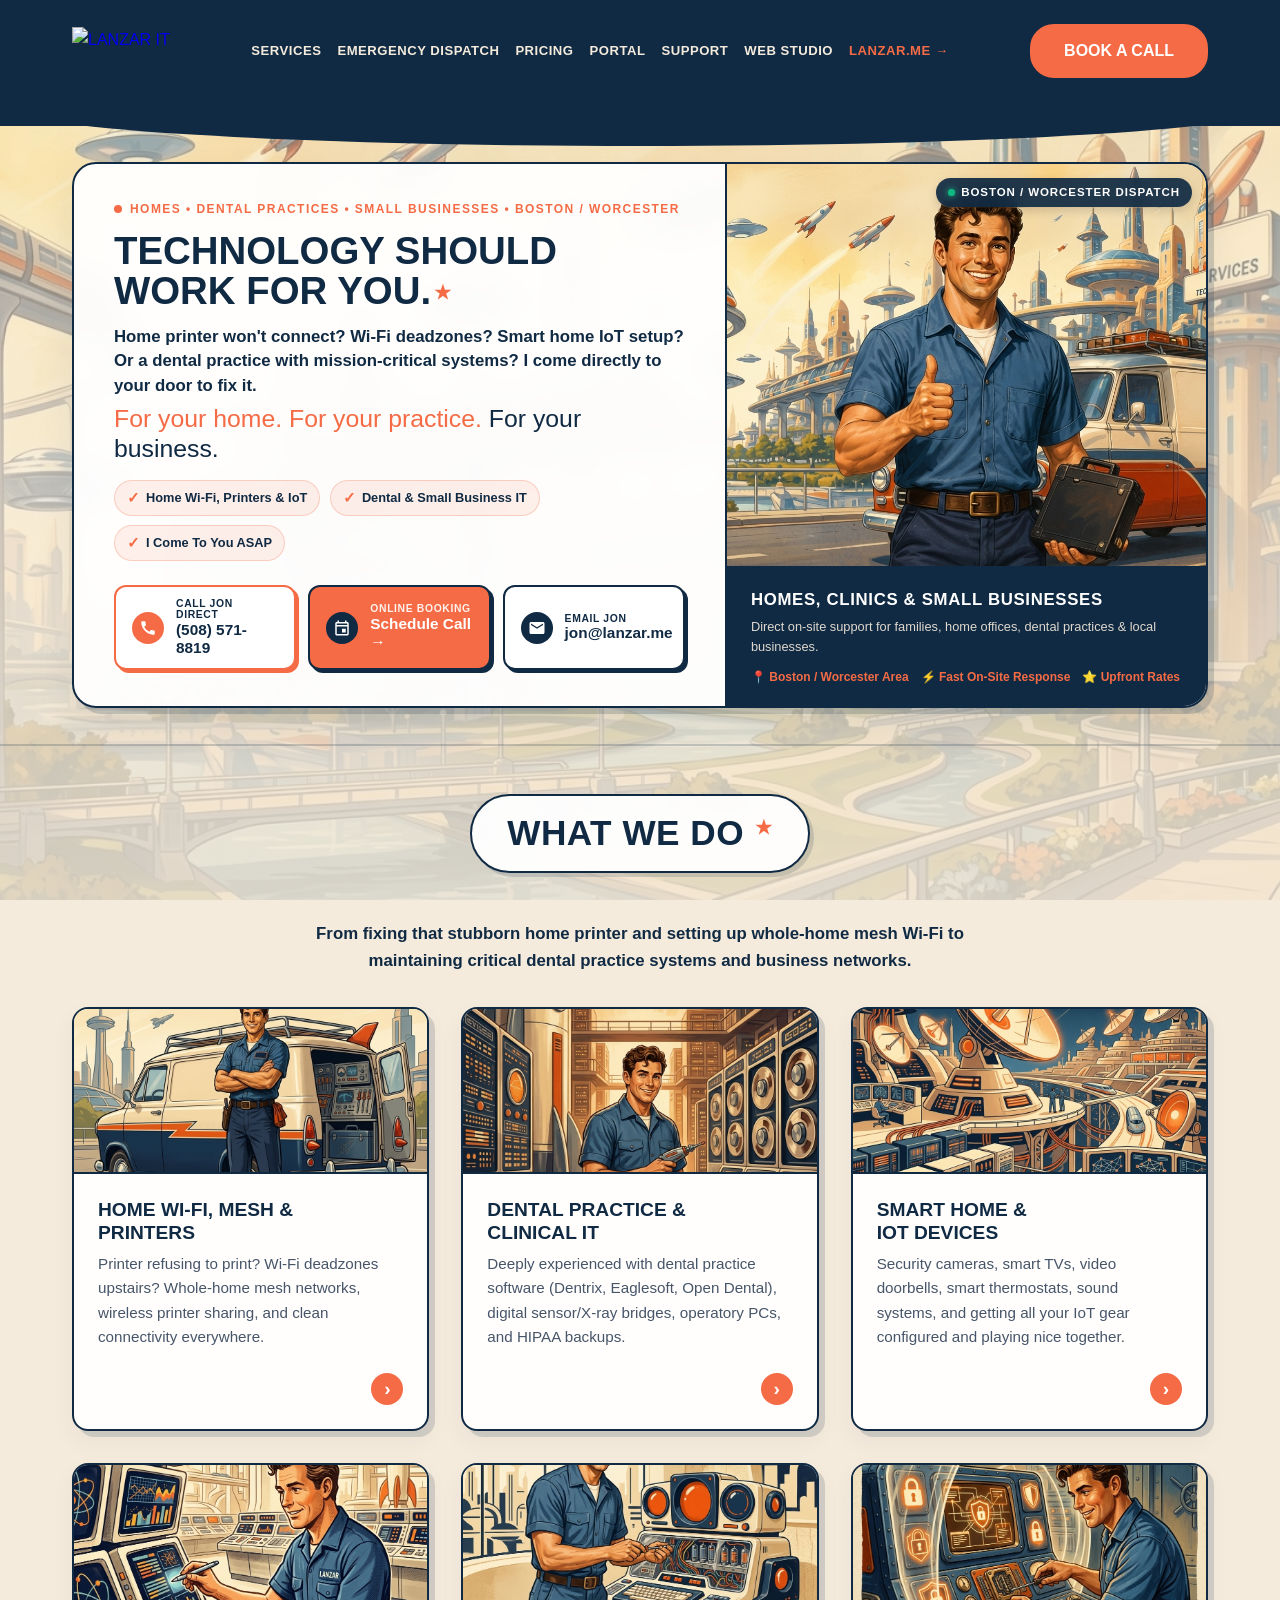
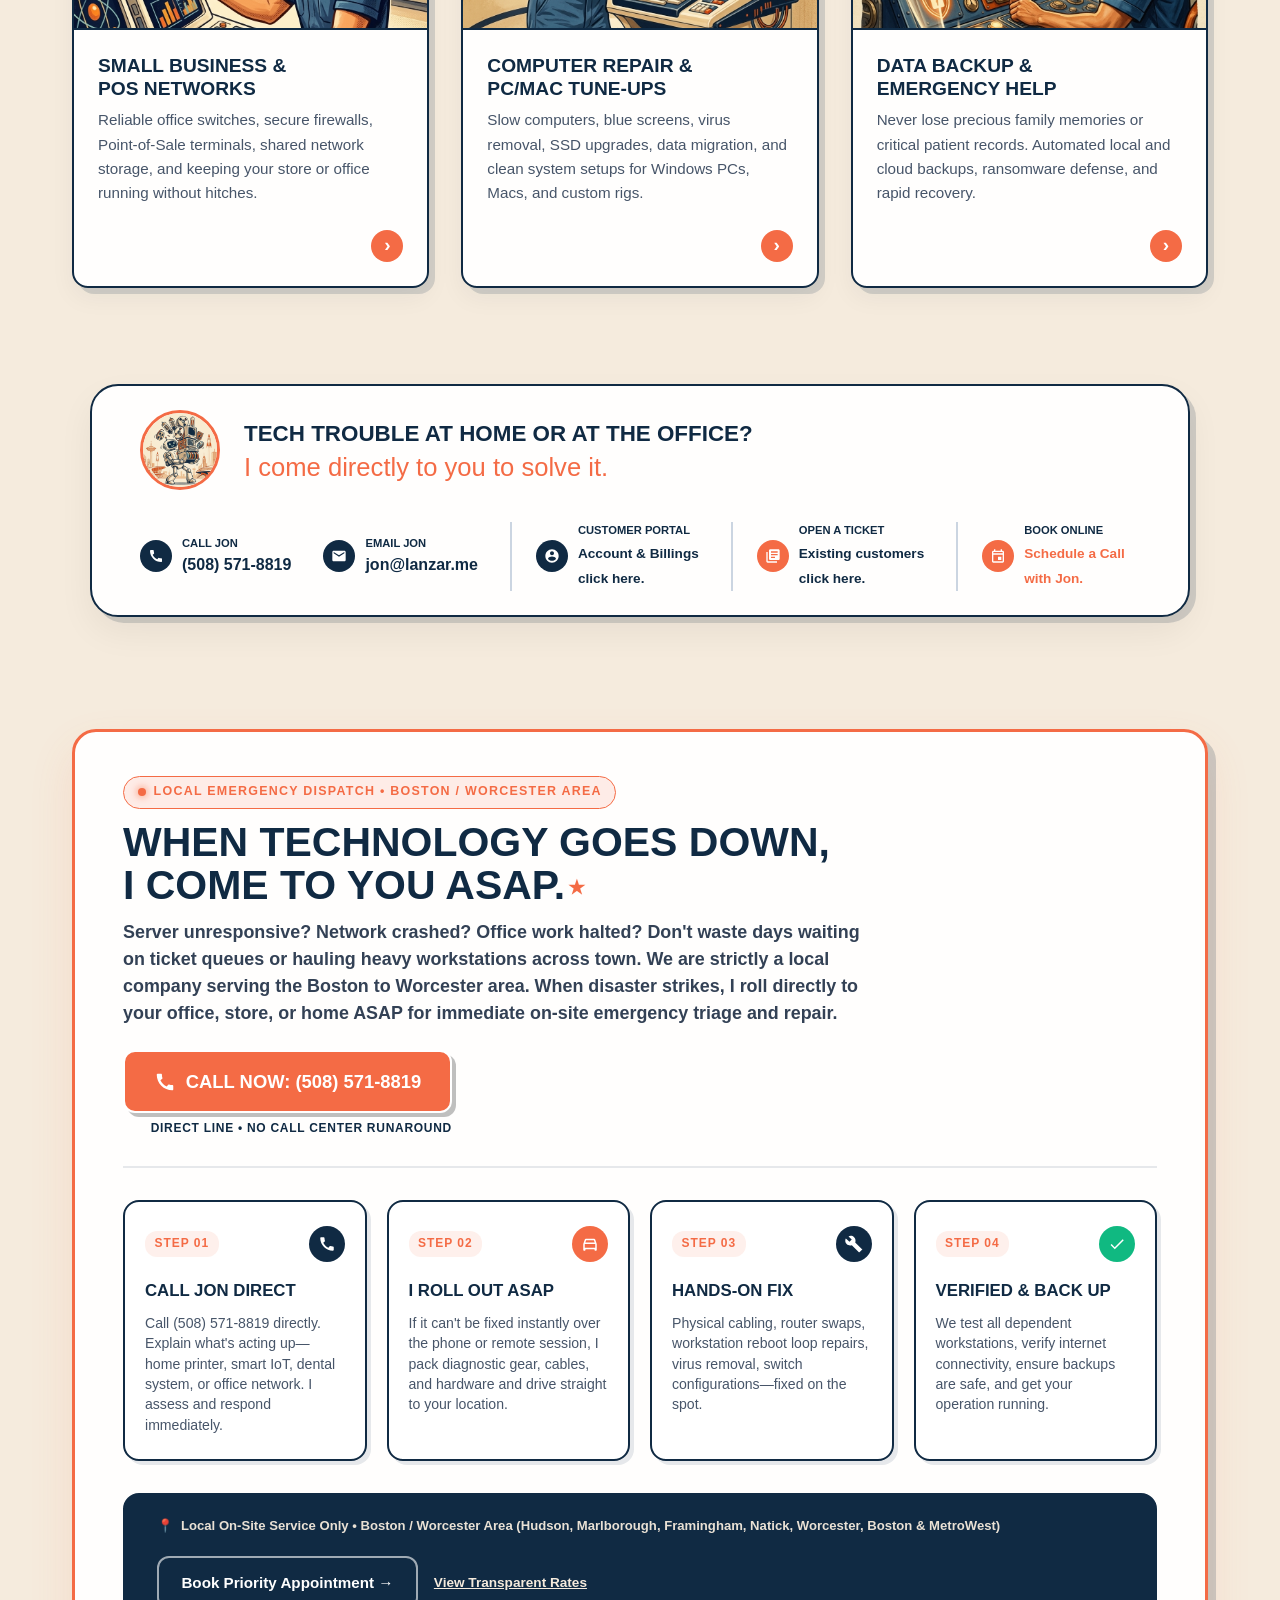
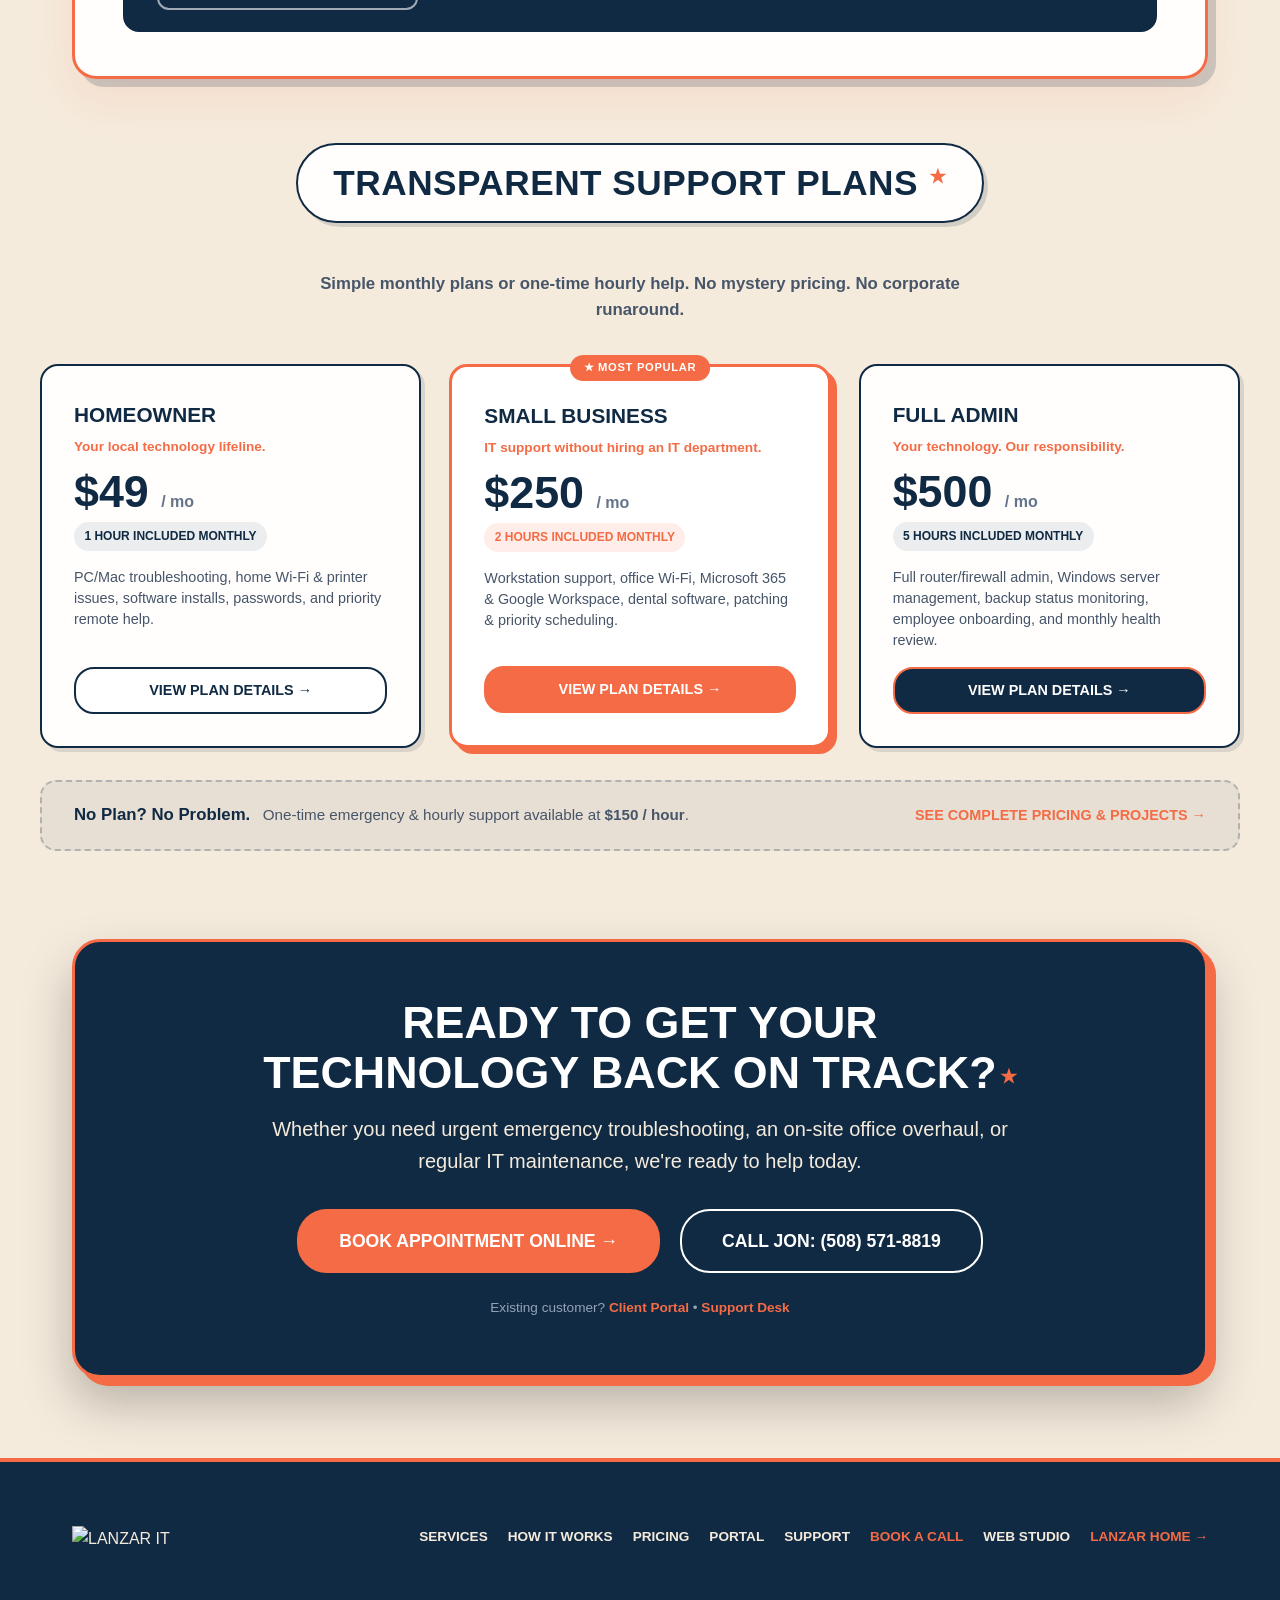
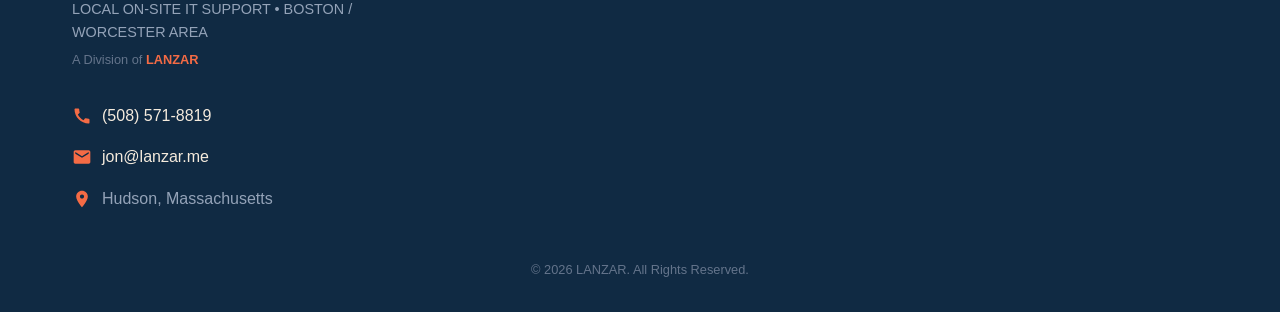
==== commit 43f997f0: "seo(metadata): refine title and description tags for Hudson MA local IT search" ====
--- a/index.html
+++ b/index.html
@@ -3,11 +3,11 @@
 <head>
   <meta charset="UTF-8">
   <meta name="viewport" content="width=device-width, initial-scale=1.0">
-  <title>LANZAR Tech Services | IT Support & Administration</title>
-  <meta name="description" content="LANZAR Tech Services. Friendly, competent IT support and network administration.">
+  <title>LANZAR Tech Services | Managed IT Support & Computer Services | Hudson, MA</title>
+  <meta name="description" content="LANZAR Tech Services provides friendly, reliable Managed IT support, computer repair, and network administration for homes and businesses in Hudson, MA and the MetroWest area.">
   <link rel="canonical" href="https://it.lanzar.me">
-  <meta property="og:title" content="LANZAR Tech Services | IT Support & Administration">
-  <meta property="og:description" content="LANZAR Tech Services. Friendly, competent IT support and network administration.">
+  <meta property="og:title" content="LANZAR Tech Services | Managed IT Support & Computer Services | Hudson, MA">
+  <meta property="og:description" content="LANZAR Tech Services provides friendly, reliable Managed IT support, computer repair, and network administration for homes and businesses in Hudson, MA and the MetroWest area.">
   <meta property="og:url" content="https://it.lanzar.me">
   <meta property="og:type" content="website">
   <meta property="og:image" content="https://it.lanzar.me/images/hero-hank.jpg">
--- a/css/main.css
+++ b/css/main.css
@@ -1196,71 +1196,233 @@
 }
 
 /* Project Services Cards */
+/* ==========================================================================
+   Project & On-Demand Cards - Modern Redesign
+   ========================================================================== */
 .project-cards-grid {
     display: grid;
-    grid-template-columns: repeat(auto-fit, minmax(280px, 1fr));
-    gap: 1.5rem;
-    margin: 2rem 0;
+    grid-template-columns: repeat(auto-fit, minmax(320px, 1fr));
+    gap: 1.75rem;
+    margin: 2.5rem 0 3.5rem;
 }
 
 .project-item-card {
-    background: white;
-    border: 2px solid var(--color-navy);
-    border-radius: 16px;
+    background: rgba(255, 255, 255, 0.94);
+    backdrop-filter: blur(16px);
+    -webkit-backdrop-filter: blur(16px);
+    border: 1px solid rgba(16, 42, 67, 0.12);
+    border-radius: 20px;
     padding: 1.75rem;
-    box-shadow: 4px 4px 0px rgba(16, 42, 67, 0.1);
+    box-shadow: 0 10px 30px -5px rgba(16, 42, 67, 0.06), 0 2px 6px -1px rgba(16, 42, 67, 0.04);
     display: flex;
     flex-direction: column;
     justify-content: space-between;
-}
-
-.project-header-row {
+    transition: all 0.3s cubic-bezier(0.16, 1, 0.3, 1);
+    position: relative;
+    overflow: hidden;
+}
+
+.project-item-card::before {
+    content: '';
+    position: absolute;
+    top: 0;
+    left: 0;
+    right: 0;
+    height: 4px;
+    background: linear-gradient(90deg, #f46b45, #eea849);
+    opacity: 0;
+    transition: opacity 0.3s ease;
+}
+
+.project-item-card:hover {
+    transform: translateY(-6px);
+    background: #ffffff;
+    border-color: rgba(244, 107, 69, 0.35);
+    box-shadow: 0 22px 40px -10px rgba(16, 42, 67, 0.14), 0 4px 12px -2px rgba(16, 42, 67, 0.06);
+}
+
+.project-item-card:hover::before {
+    opacity: 1;
+}
+
+/* Card Top: Icon + Price Tag Row */
+.project-card-top {
     display: flex;
     justify-content: space-between;
-    align-items: flex-start;
-    gap: 1rem;
-    margin-bottom: 0.75rem;
-}
-
-.project-title {
+    align-items: center;
+    margin-bottom: 1.25rem;
+}
+
+.project-icon-badge {
+    width: 48px;
+    height: 48px;
+    border-radius: 14px;
+    background: linear-gradient(135deg, rgba(16, 42, 67, 0.07), rgba(16, 42, 67, 0.02));
+    border: 1px solid rgba(16, 42, 67, 0.1);
+    display: flex;
+    align-items: center;
+    justify-content: center;
+    color: var(--color-navy);
+    transition: all 0.3s ease;
+}
+
+.project-item-card:hover .project-icon-badge {
+    background: linear-gradient(135deg, rgba(244, 107, 69, 0.14), rgba(238, 168, 73, 0.08));
+    color: var(--color-primary);
+    border-color: rgba(244, 107, 69, 0.25);
+}
+
+.project-icon-badge svg {
+    width: 24px;
+    height: 24px;
+}
+
+/* Price Tags */
+.project-price-tag {
+    display: inline-flex;
+    flex-direction: column;
+    align-items: flex-end;
+    padding: 0.35rem 0.85rem;
+    border-radius: 12px;
+}
+
+.project-price-tag.starting {
+    background: rgba(244, 107, 69, 0.09);
+    border: 1px solid rgba(244, 107, 69, 0.25);
+}
+
+.project-price-tag.starting .price-caption {
+    font-size: 0.65rem;
+    text-transform: uppercase;
+    font-weight: 800;
+    letter-spacing: 0.05em;
+    color: #c2410c;
+    line-height: 1;
+}
+
+.project-price-tag.starting .price-amount {
     font-size: 1.2rem;
-    font-weight: 800;
-    text-transform: uppercase;
-    color: var(--color-navy);
-    margin: 0;
-}
-
-.project-price-badge {
-    background: rgba(244, 107, 69, 0.12);
-    color: var(--color-primary);
-    font-weight: 800;
-    font-size: 0.9rem;
-    padding: 0.3rem 0.75rem;
-    border-radius: 20px;
-    white-space: nowrap;
-    border: 1px solid rgba(244, 107, 69, 0.3);
-}
-
-.project-desc {
+    font-weight: 850;
+    color: #9a3412;
+    line-height: 1.1;
+    margin-top: 2px;
+}
+
+.project-price-tag.quoted {
+    background: rgba(15, 23, 42, 0.05);
+    border: 1px solid rgba(15, 23, 42, 0.12);
+}
+
+.project-price-tag.quoted .price-caption {
+    font-size: 0.65rem;
+    text-transform: uppercase;
+    font-weight: 750;
+    letter-spacing: 0.05em;
+    color: #64748b;
+    line-height: 1;
+}
+
+.project-price-tag.quoted .price-amount {
+    font-size: 0.95rem;
+    font-weight: 800;
+    color: #1e293b;
+    line-height: 1.1;
+    margin-top: 2px;
+}
+
+/* Card Title & Typography */
+.project-card-title {
+    font-size: 1.25rem;
+    font-weight: 800;
+    color: var(--color-navy);
+    margin: 0 0 0.5rem 0;
+    letter-spacing: -0.01em;
+    line-height: 1.3;
+}
+
+.project-card-desc {
     font-size: 0.92rem;
     color: #475569;
     line-height: 1.5;
-    margin: 0 0 1rem;
-}
-
-.project-bullets {
+    margin: 0 0 1.25rem 0;
+    min-height: 44px;
+}
+
+/* Features List with Styled Checks */
+.project-feature-list {
     list-style: none;
     padding: 0;
-    margin: 0;
-    font-size: 0.85rem;
+    margin: 0 0 1.5rem 0;
+    display: flex;
+    flex-direction: column;
+    gap: 0.65rem;
+}
+
+.project-feature-list li {
+    display: flex;
+    align-items: flex-start;
+    gap: 0.65rem;
+    font-size: 0.88rem;
     color: #334155;
-}
-
-.project-bullets li {
-    padding: 0.25rem 0;
-    display: flex;
-    align-items: center;
-    gap: 6px;
+    line-height: 1.4;
+}
+
+.feat-check {
+    flex-shrink: 0;
+    width: 18px;
+    height: 18px;
+    border-radius: 50%;
+    background: rgba(16, 185, 129, 0.12);
+    color: #059669;
+    display: inline-flex;
+    align-items: center;
+    justify-content: center;
+    margin-top: 1px;
+}
+
+.feat-check svg {
+    width: 12px;
+    height: 12px;
+}
+
+/* Card Action Footer */
+.project-card-footer {
+    margin-top: auto;
+    padding-top: 1rem;
+    border-top: 1px dashed rgba(226, 232, 240, 0.9);
+}
+
+.project-card-action-btn {
+    display: inline-flex;
+    align-items: center;
+    justify-content: space-between;
+    width: 100%;
+    padding: 0.75rem 1rem;
+    border-radius: 12px;
+    background: #f8fafc;
+    border: 1px solid #e2e8f0;
+    color: var(--color-navy);
+    font-size: 0.88rem;
+    font-weight: 750;
+    text-decoration: none;
+    transition: all 0.22s ease;
+}
+
+.project-card-action-btn:hover {
+    background: var(--color-navy);
+    color: #ffffff;
+    border-color: var(--color-navy);
+    box-shadow: 0 4px 12px rgba(16, 42, 67, 0.15);
+}
+
+.project-card-action-btn .btn-arrow {
+    width: 16px;
+    height: 16px;
+    transition: transform 0.22s ease;
+}
+
+.project-card-action-btn:hover .btn-arrow {
+    transform: translateX(4px);
 }
 
 /* Web Dev Separation Card */
@@ -1356,3 +1518,27 @@
         padding: 2rem;
     }
 }
+
+
+/* ==========================================================================
+   Global Site Footer - Dark Background
+   ========================================================================== */
+.site-footer {
+    background: var(--color-navy) !important;
+    color: white !important;
+    padding: 4rem 2rem 2.5rem;
+    border-top: 4px solid var(--color-primary);
+    position: relative;
+    overflow: hidden;
+    z-index: 10;
+}
+
+.site-footer a {
+    color: var(--color-cream);
+    text-decoration: none;
+    transition: color 0.2s ease;
+}
+
+.site-footer a:hover {
+    color: var(--color-primary);
+}
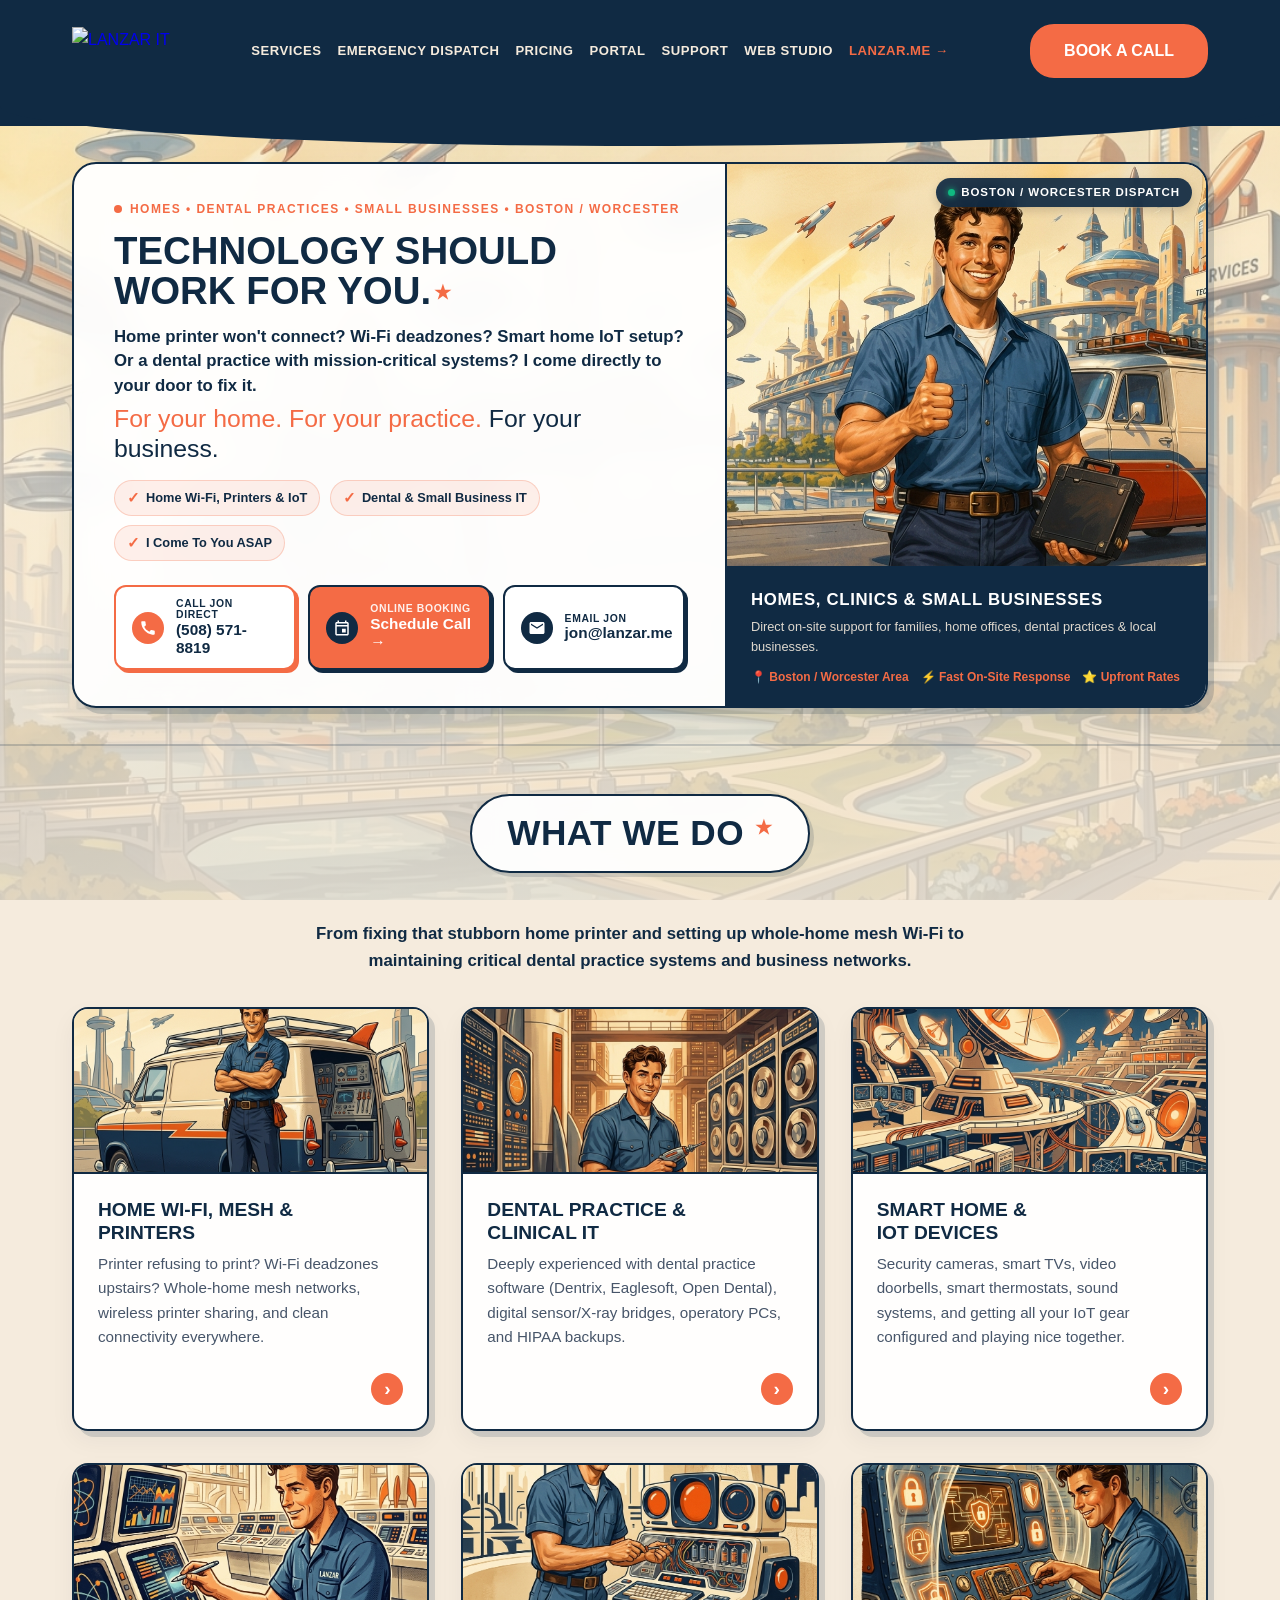
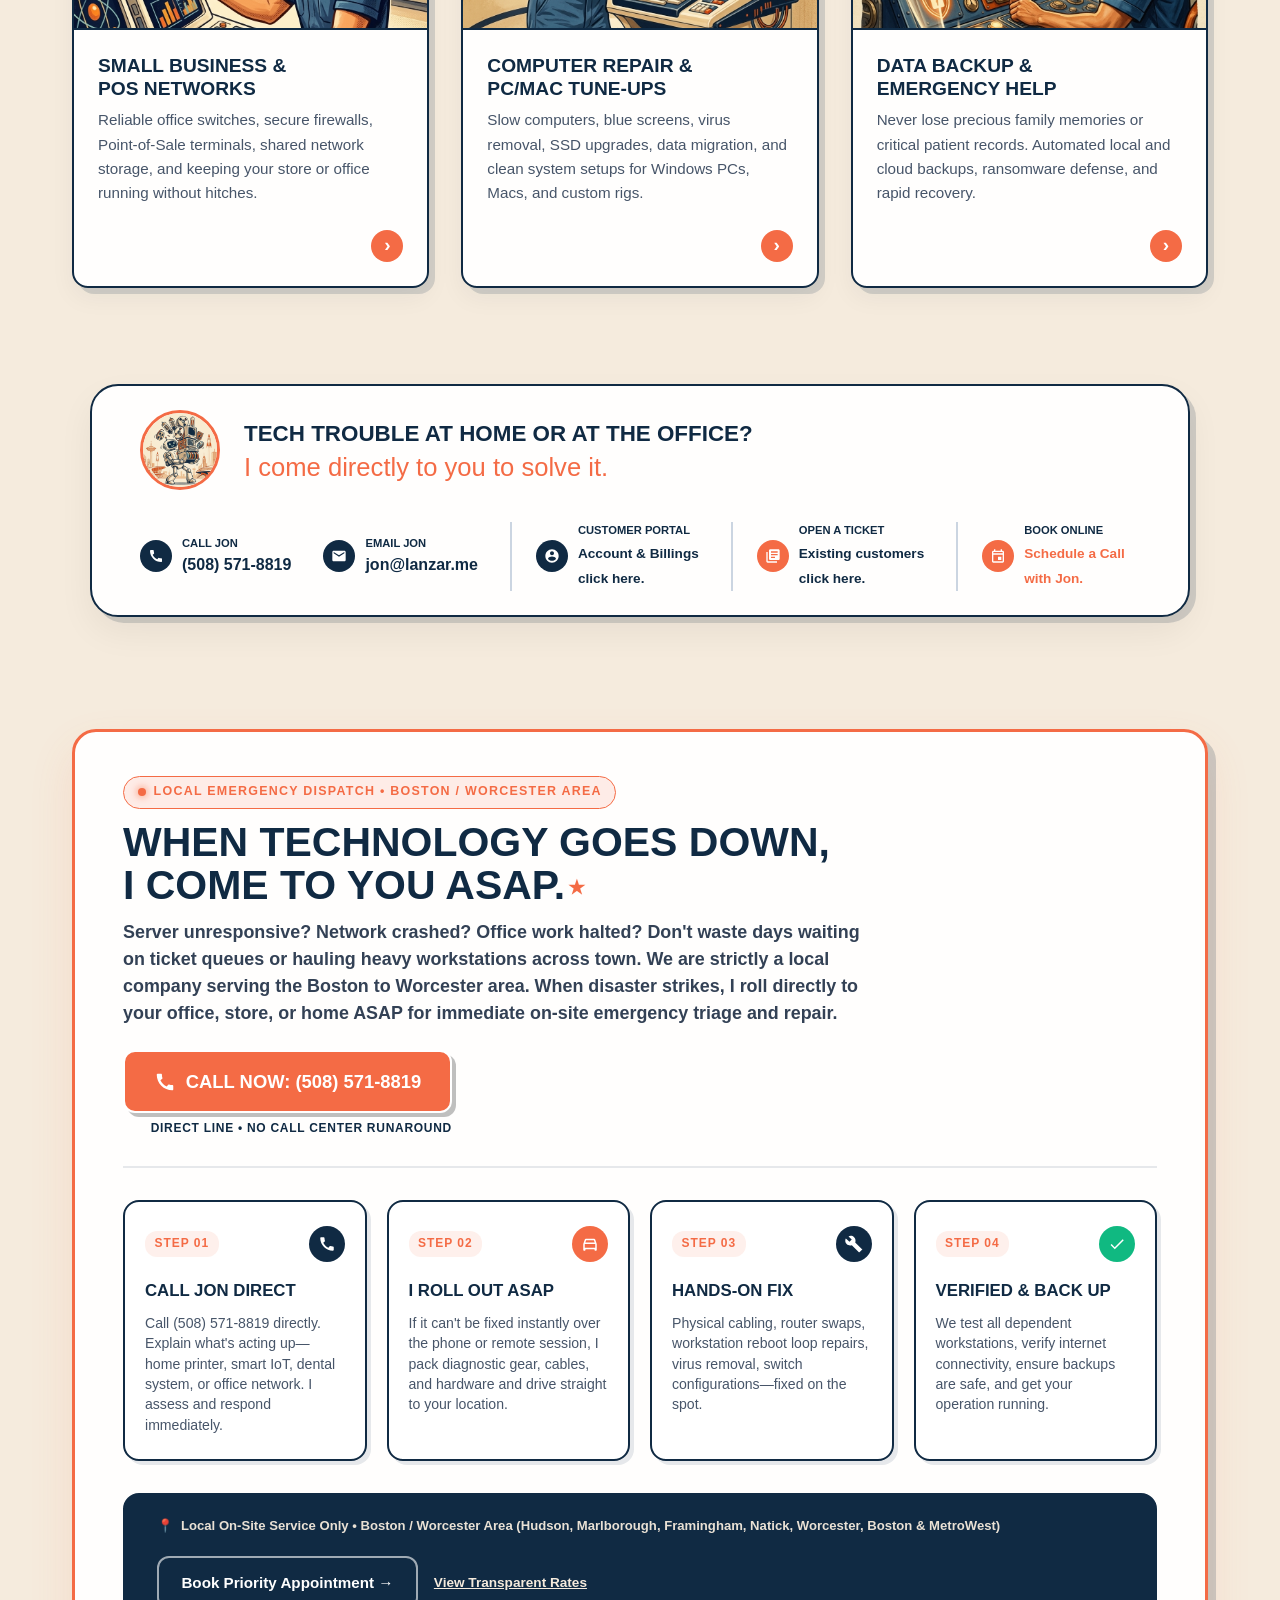
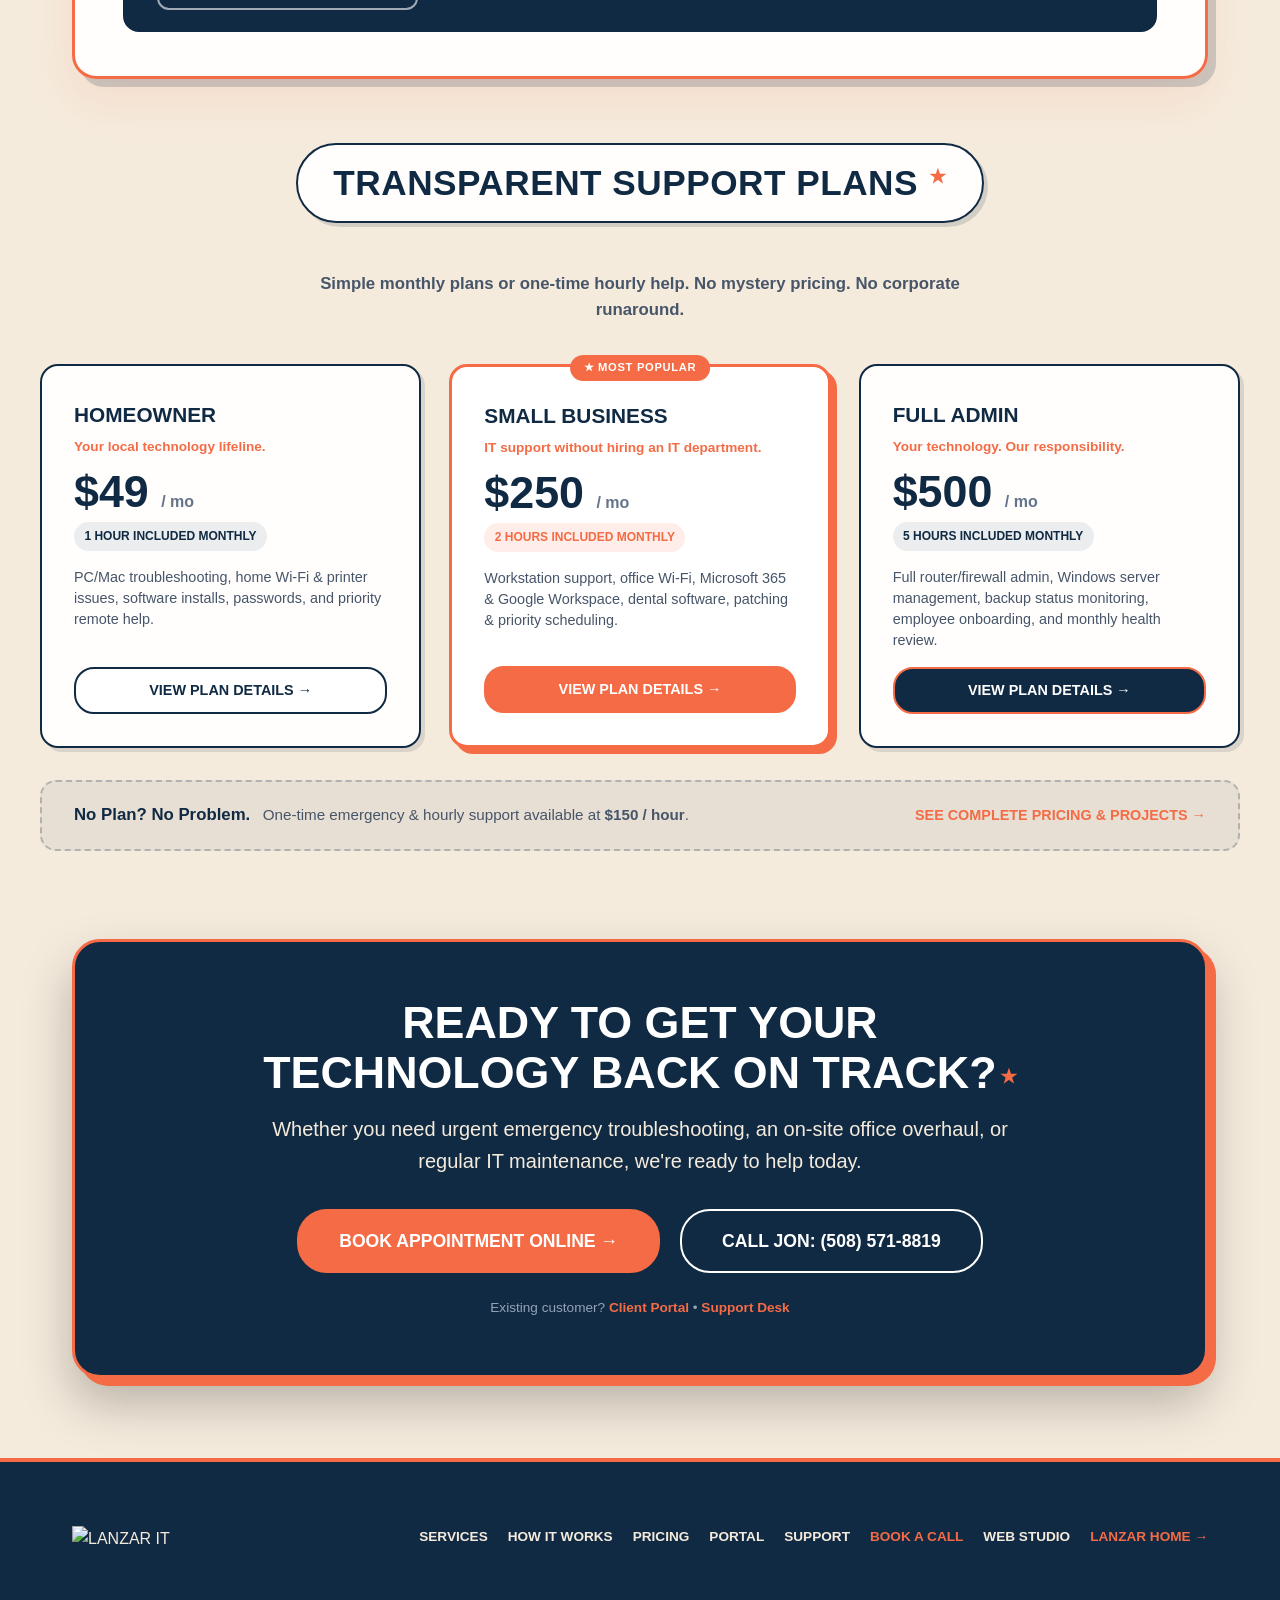
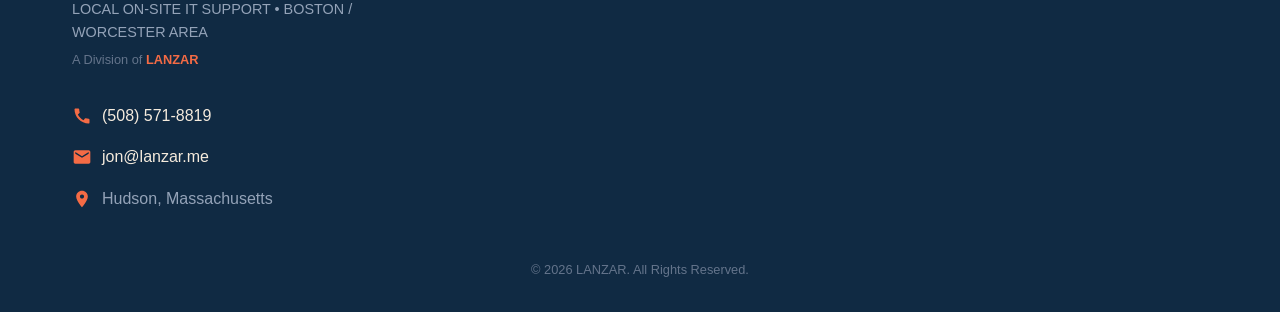
==== commit 332c2769: "fix(nav): resolve #about anchor, remove dead privacy/terms links, update JSON-LD" ====
--- a/index.html
+++ b/index.html
@@ -47,30 +47,41 @@
           "@type": "Offer",
           "itemOffered": {
             "@type": "Service",
-            "name": "Service Call & Diagnostic"
+            "name": "Homeowner Managed IT Plan"
           },
-          "price": "99.00",
-          "priceCurrency": "USD"
+          "price": "49.00",
+          "priceCurrency": "USD",
+          "unitText": "MONTH"
         },
         {
           "@type": "Offer",
           "itemOffered": {
             "@type": "Service",
-            "name": "Small Business Networking"
+            "name": "Small Business Managed IT Plan"
           },
-          "price": "89.00",
+          "price": "250.00",
           "priceCurrency": "USD",
-          "unitText": "HOUR"
+          "unitText": "MONTH"
         },
         {
           "@type": "Offer",
           "itemOffered": {
             "@type": "Service",
-            "name": "Smart Home Setup"
+            "name": "Full Admin Managed IT Plan"
           },
-          "price": "75.00",
+          "price": "500.00",
           "priceCurrency": "USD",
-          "unitText": "DEVICE"
+          "unitText": "MONTH"
+        },
+        {
+          "@type": "Offer",
+          "itemOffered": {
+            "@type": "Service",
+            "name": "One-Time On-Site & Remote Support"
+          },
+          "price": "150.00",
+          "priceCurrency": "USD",
+          "unitText": "HOUR"
         }
       ]
     }
@@ -201,7 +212,7 @@
   </section>
 
   <!-- What We Do -->
-  <section class="section" style="padding:3rem 1.5rem 1.5rem;">
+  <section id="services" class="section" style="padding:3rem 1.5rem 1.5rem;">
     <div class="container">
       <div style="text-align:center;">
         <h2 class="section-header-badge">
@@ -357,7 +368,7 @@
           </div>
         </div>
 
-        <div class="emergency-grid">
+        <div id="about" class="emergency-grid">
           
           <div class="emergency-step-card">
             <div class="step-num-icon">
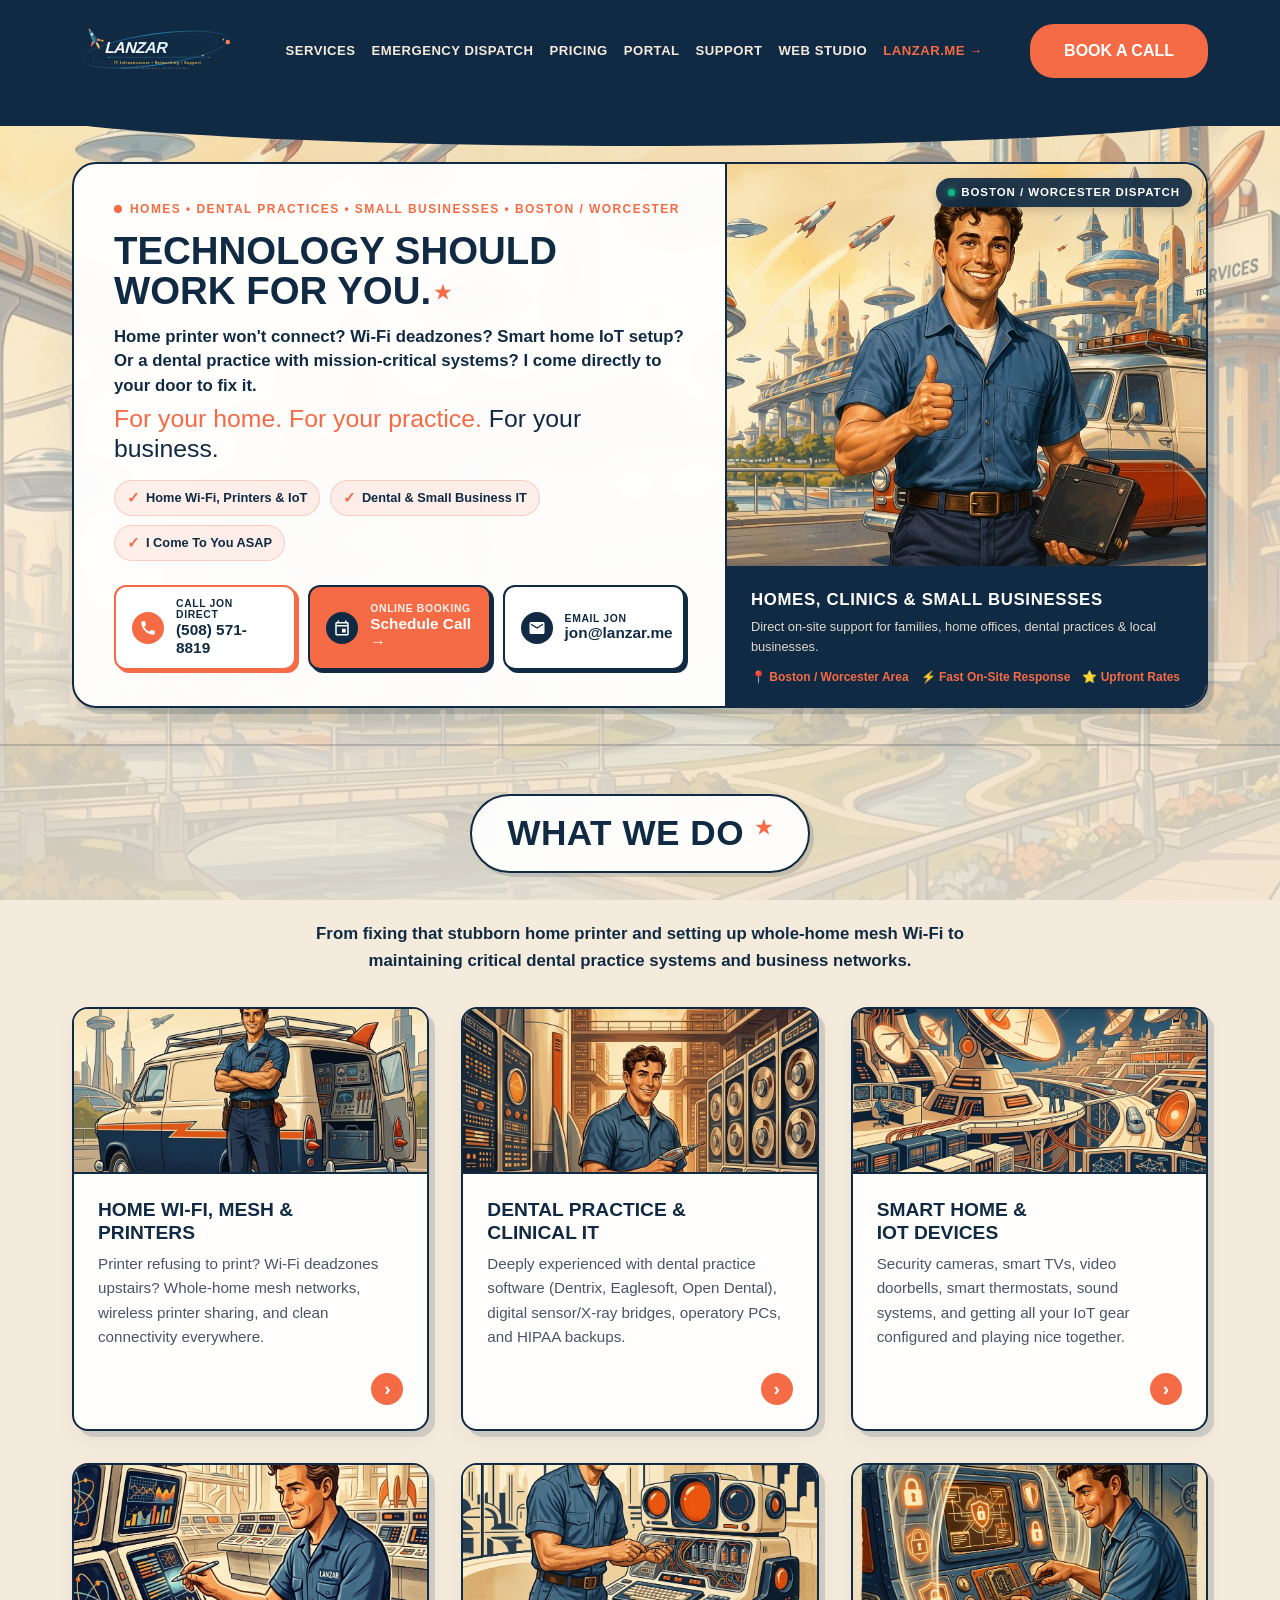
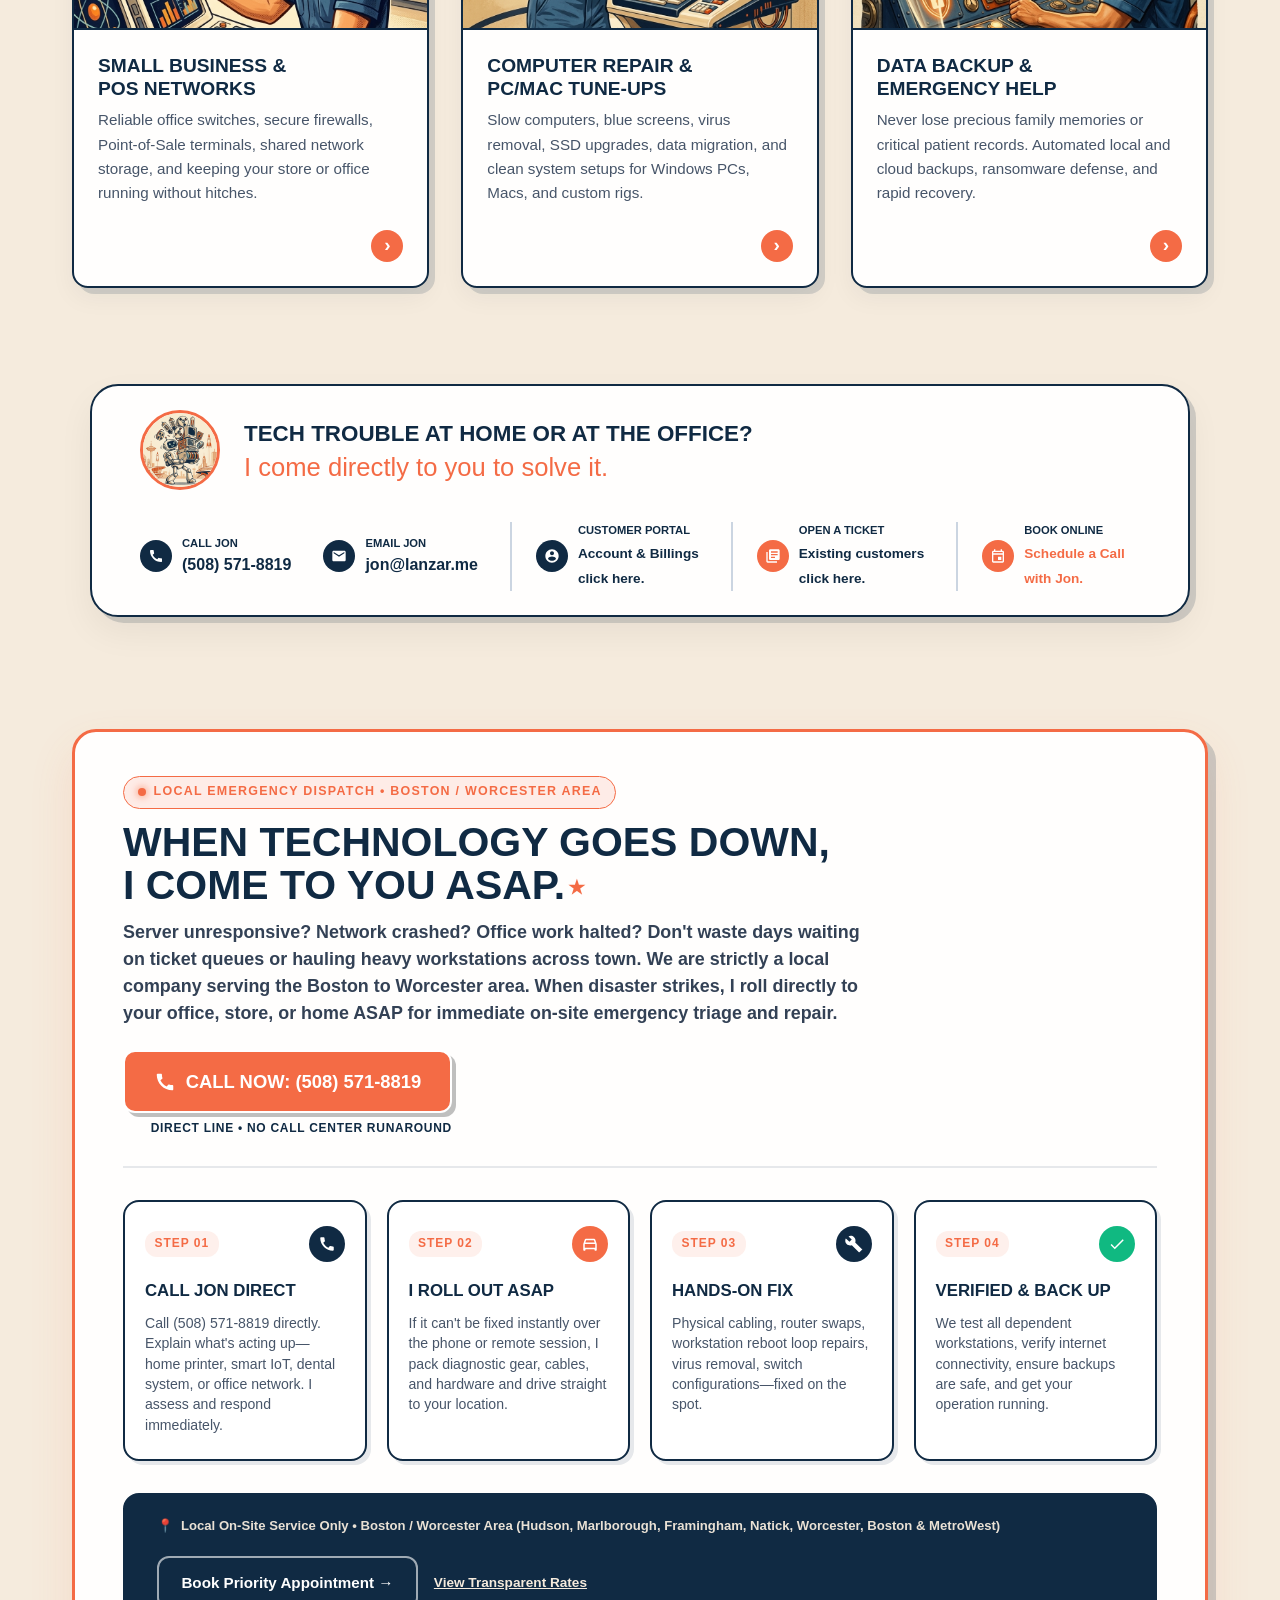
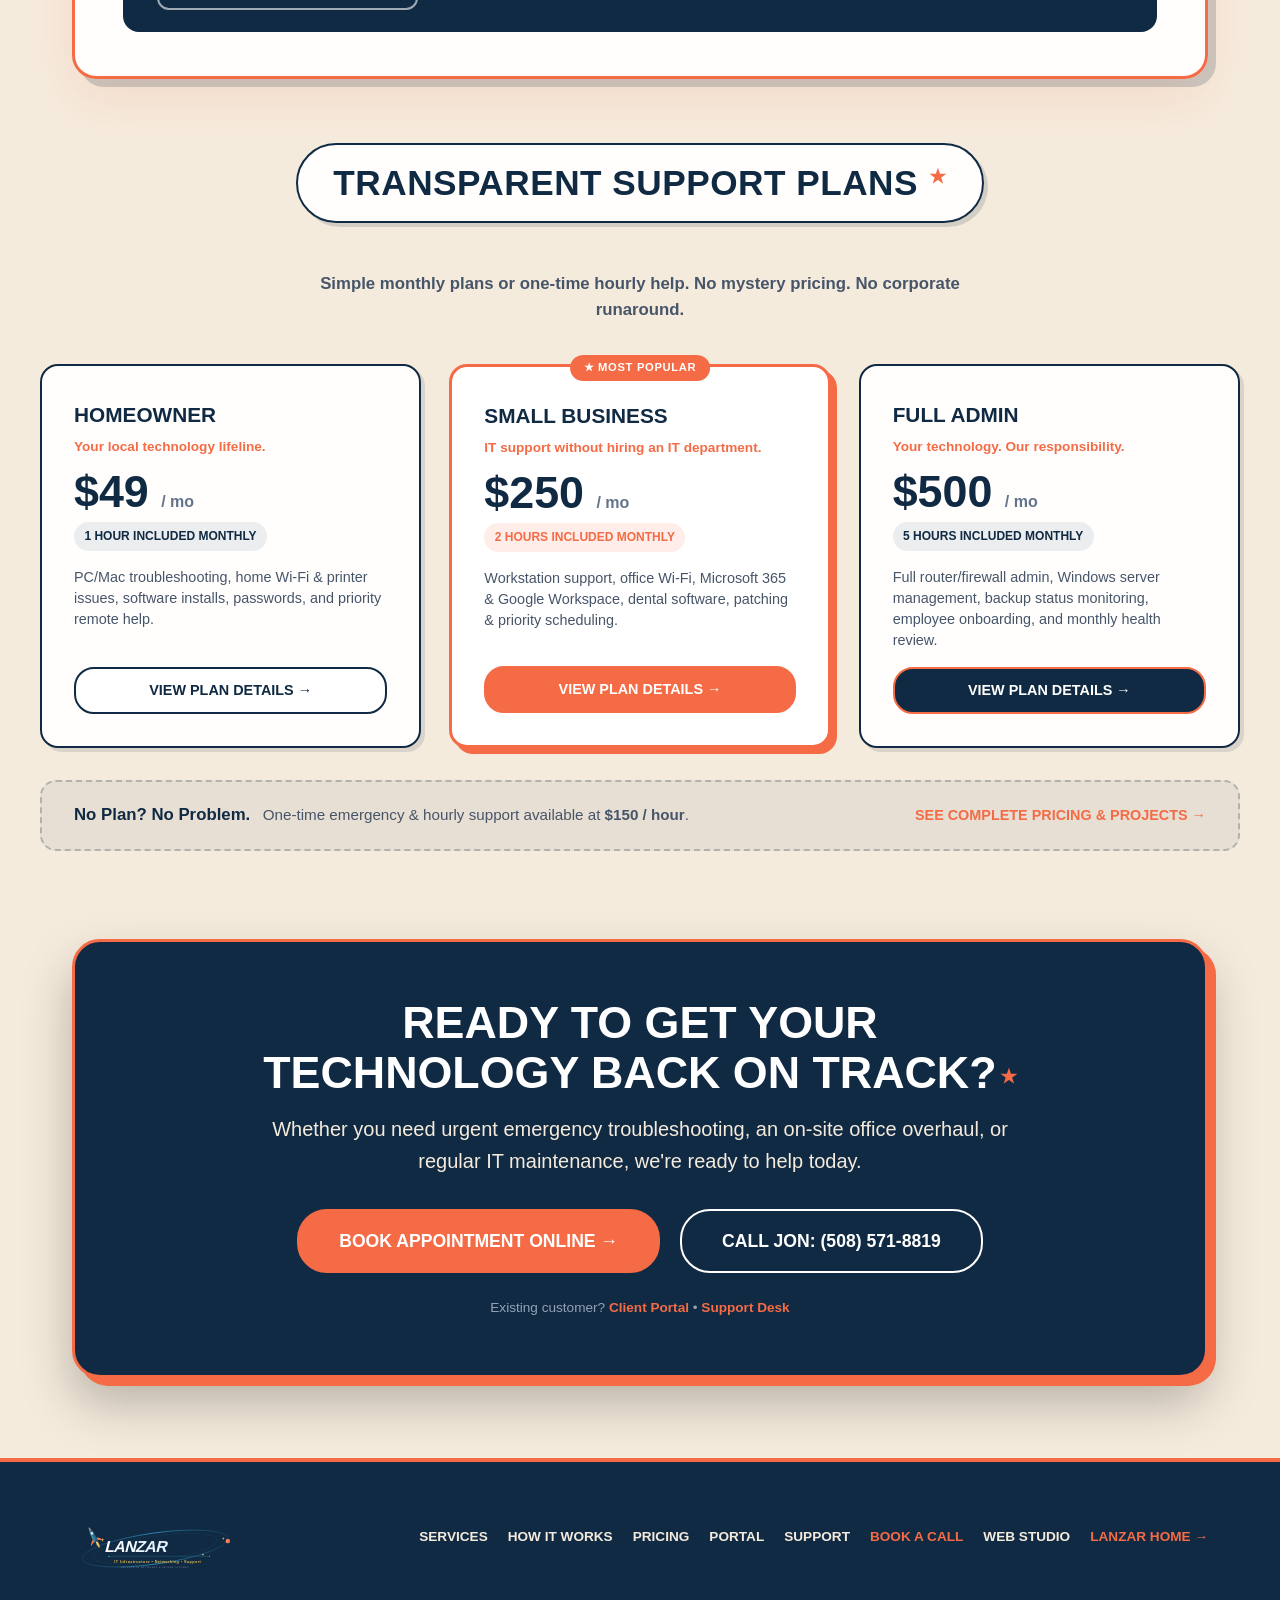
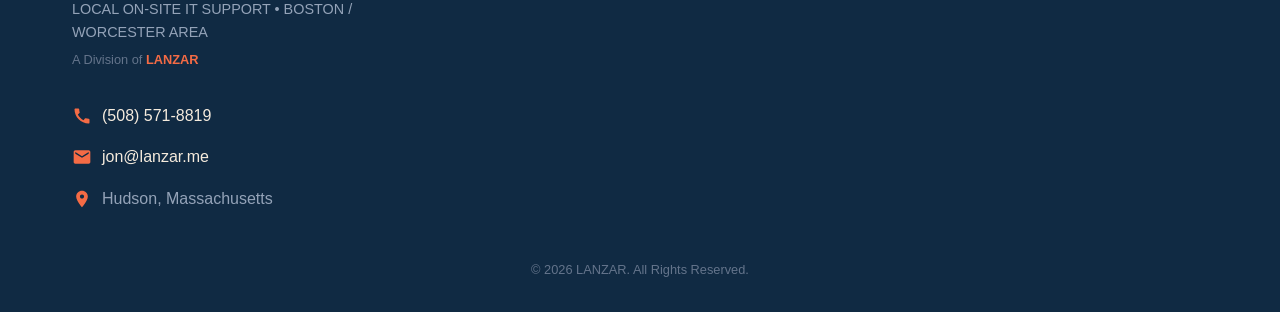
==== commit 2614c300: "chore(booking): switch Zoho Bookings to Calendly IT support consultation" ====
--- a/index.html
+++ b/index.html
@@ -119,7 +119,7 @@
       <a href="https://web.lanzar.me" target="_blank" rel="noopener noreferrer">Web Studio</a>
       <a href="https://lanzar.me" style="color:var(--color-primary); font-weight:800;" title="Return to LANZAR Corporate Home">LANZAR.me &rarr;</a>
     </nav>
-    <a href="https://lanzar.zohobookings.com/lanzar/#/lanzar" target="_blank" rel="noopener noreferrer" class="btn" style="position:relative; z-index:20;">BOOK A CALL</a>
+    <a href="https://calendly.com/jonny-scott79/it-support-consultation" target="_blank" rel="noopener noreferrer" class="btn" style="position:relative; z-index:20;">BOOK A CALL</a>
   </div>
 </header>
 
@@ -164,7 +164,7 @@
               </span>
             </a>
 
-            <a href="https://lanzar.zohobookings.com/lanzar/#/lanzar" target="_blank" rel="noopener noreferrer" class="hero-cta-btn cta-book">
+            <a href="https://calendly.com/jonny-scott79/it-support-consultation" target="_blank" rel="noopener noreferrer" class="hero-cta-btn cta-book">
               <span class="cta-icon-circle">
                 <svg width="18" height="18" fill="white" viewBox="0 0 24 24"><path d="M19 4h-1V2h-2v2H8V2H6v2H5c-1.11 0-1.99.9-1.99 2L3 20c0 1.1.89 2 2 2h14c1.1 0 2-.9 2-2V6c0-1.1-.9-2-2-2zm0 16H5V10h14v10zm0-12H5V6h14v2zm-7 5h5v5h-5z"/></svg>
               </span>
@@ -332,7 +332,7 @@
            <div class="icon-btn-round" style="background:var(--color-primary);"><svg width="16" height="16" fill="white" viewBox="0 0 24 24"><path d="M19 4h-1V2h-2v2H8V2H6v2H5c-1.11 0-1.99.9-1.99 2L3 20c0 1.1.89 2 2 2h14c1.1 0 2-.9 2-2V6c0-1.1-.9-2-2-2zm0 16H5V10h14v10zm0-12H5V6h14v2zm-7 5h5v5h-5z"/></svg></div>
            <div>
              <div style="font-size:0.7rem; font-weight:bold; color:var(--color-navy); text-transform:uppercase;">Book Online</div>
-             <a href="https://lanzar.zohobookings.com/lanzar/#/lanzar" target="_blank" rel="noopener noreferrer" style="font-size:0.85rem; font-weight:600; color:var(--color-primary); text-decoration:none;">Schedule a Call<br>with Jon.</a>
+             <a href="https://calendly.com/jonny-scott79/it-support-consultation" target="_blank" rel="noopener noreferrer" style="font-size:0.85rem; font-weight:600; color:var(--color-primary); text-decoration:none;">Schedule a Call<br>with Jon.</a>
            </div>
         </div>
       </div>
@@ -429,7 +429,7 @@
             <span>📍</span> Local On-Site Service Only &bull; Boston / Worcester Area (Hudson, Marlborough, Framingham, Natick, Worcester, Boston &amp; MetroWest)
           </div>
           <div class="emergency-action-btns">
-            <a href="https://lanzar.zohobookings.com/lanzar/#/lanzar" target="_blank" rel="noopener noreferrer" class="btn-emergency-schedule">
+            <a href="https://calendly.com/jonny-scott79/it-support-consultation" target="_blank" rel="noopener noreferrer" class="btn-emergency-schedule">
               Book Priority Appointment &rarr;
             </a>
             <a href="tech-pricing.html" style="color:var(--color-cream); font-size:0.85rem; font-weight:700; text-decoration:underline;">
@@ -533,7 +533,7 @@
             Whether you need urgent emergency troubleshooting, an on-site office overhaul, or regular IT maintenance, we're ready to help today.
           </p>
           <div style="display:flex; justify-content:center; gap:1.25rem; flex-wrap:wrap;">
-            <a href="https://lanzar.zohobookings.com/lanzar/#/lanzar" target="_blank" rel="noopener noreferrer" class="btn" style="font-size:1.1rem; padding:1rem 2.5rem; border-radius:30px;">
+            <a href="https://calendly.com/jonny-scott79/it-support-consultation" target="_blank" rel="noopener noreferrer" class="btn" style="font-size:1.1rem; padding:1rem 2.5rem; border-radius:30px;">
               BOOK APPOINTMENT ONLINE &rarr;
             </a>
             <a href="tel:+15085718819" class="btn btn-outline-white" style="font-size:1.1rem; padding:1rem 2.5rem; border-radius:30px;">
@@ -569,7 +569,7 @@
       <a href="tech-pricing.html" style="color:var(--color-cream); text-decoration:none;">Pricing</a>
       <a href="https://portal.lanzar.me" target="_blank" rel="noopener noreferrer" style="color:var(--color-cream); text-decoration:none;">Portal</a>
       <a href="https://tickets.lanzar.me" target="_blank" rel="noopener noreferrer" style="color:var(--color-cream); text-decoration:none;">Support</a>
-      <a href="https://lanzar.zohobookings.com/lanzar/#/lanzar" target="_blank" rel="noopener noreferrer" style="color:var(--color-primary); text-decoration:none;">Book a Call</a>
+      <a href="https://calendly.com/jonny-scott79/it-support-consultation" target="_blank" rel="noopener noreferrer" style="color:var(--color-primary); text-decoration:none;">Book a Call</a>
       <a href="https://web.lanzar.me" target="_blank" rel="noopener noreferrer" style="color:var(--color-cream); text-decoration:none;">Web Studio</a>
       <a href="https://lanzar.me" style="color:var(--color-primary); text-decoration:none;">LANZAR Home &rarr;</a>
     </div>
